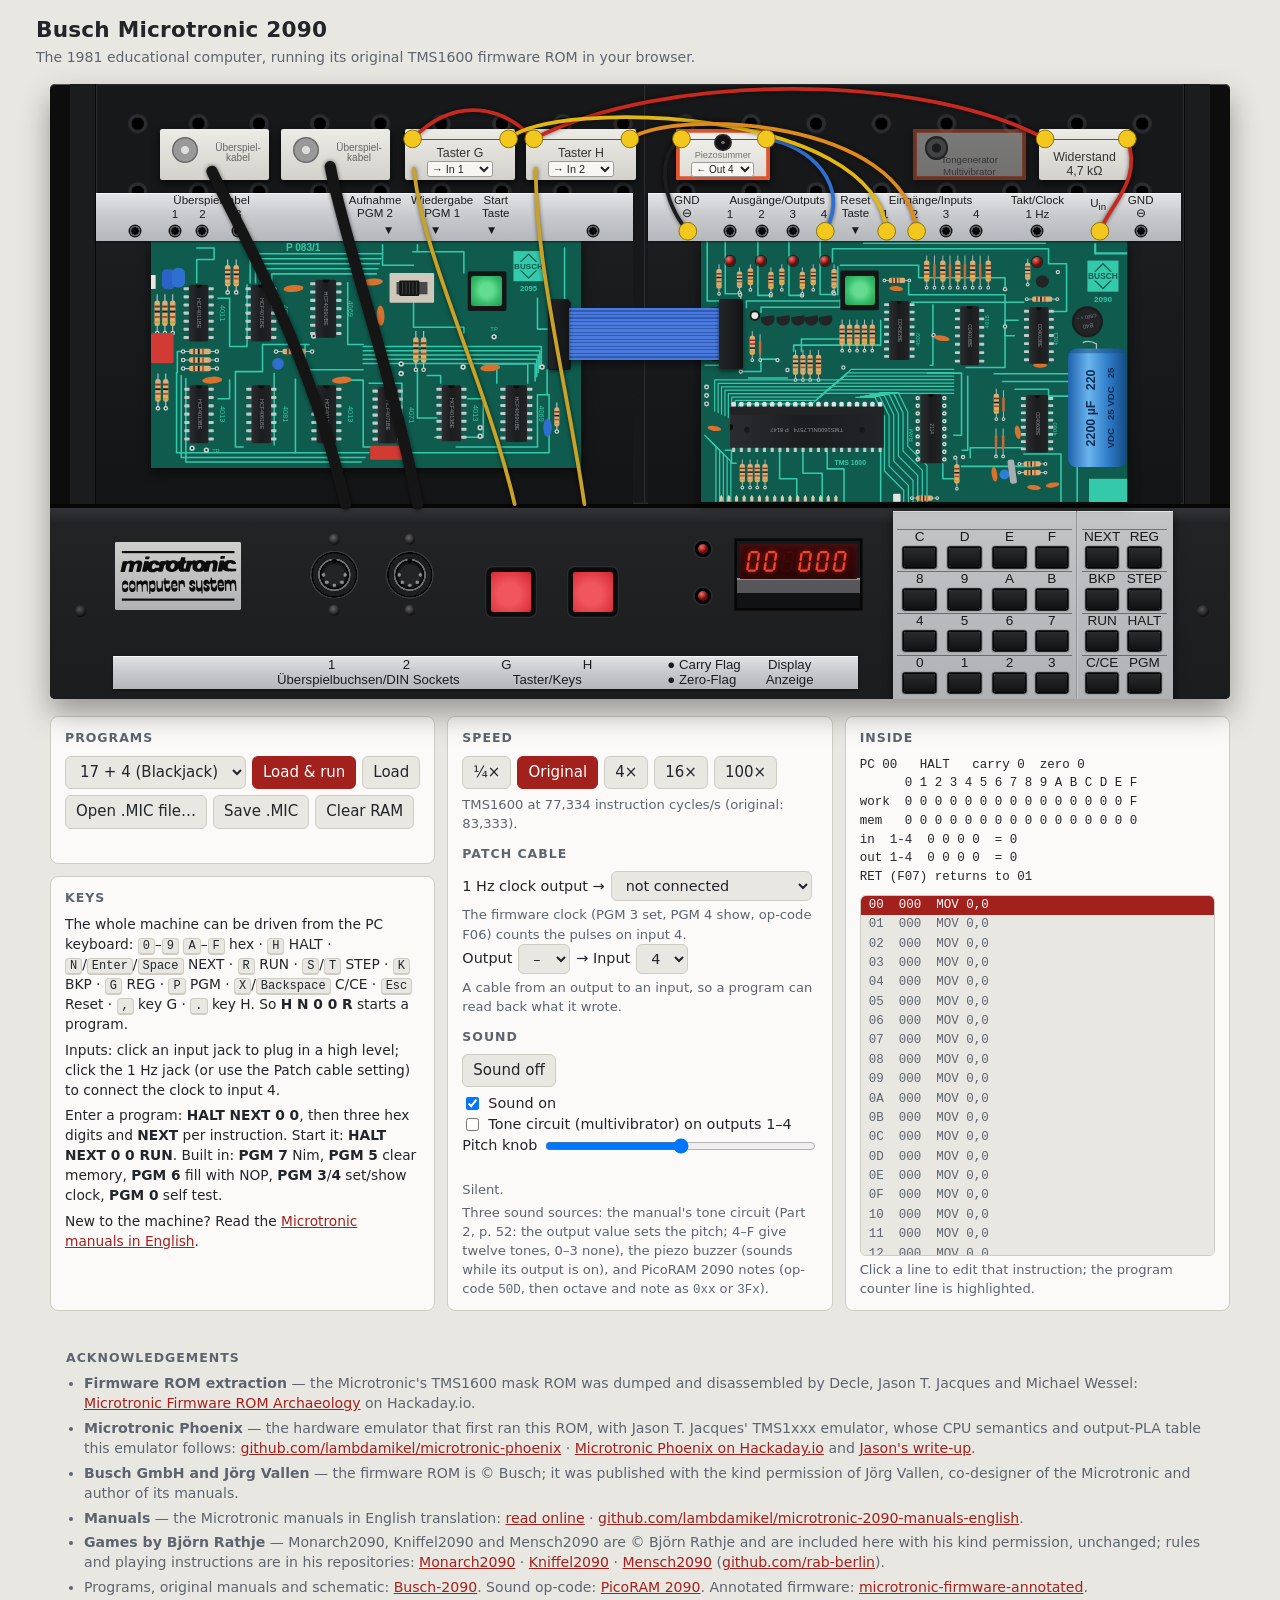
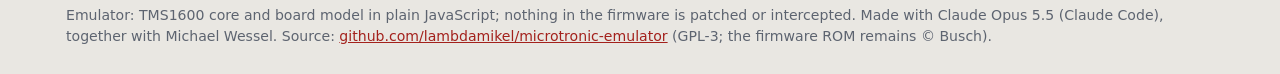
==== index.html @ 940a70b5 "Tone-circuit block with red rim (active component); one peg per jack when cables share it Co-Authore" ====
<!doctype html>
<html lang="en">
<head>
<meta charset="utf-8">
<meta name="viewport" content="width=device-width, initial-scale=1">
<title>Busch Microtronic 2090 Emulator</title>
<link rel="stylesheet" href="css/microtronic.css?v=202610070732">
</head>
<body>
<header>
  <h1>Busch Microtronic 2090</h1>
  <p>The 1981 educational computer, running its original TMS1600 firmware ROM in your browser.</p>
</header>

<main>
<section id="machine" aria-label="Microtronic console">
  <div id="tray">
    <div class="module" style="left:5.5cqw" aria-hidden="true"><span>Überspiel-<br>kabel</span></div>
    <div class="module" style="left:15.76cqw" aria-hidden="true"><span>Überspiel-<br>kabel</span></div>
    <div class="taster" style="left:26.3cqw"><i></i><span>Taster G</span>
      <select data-wire="G" aria-label="Key G is wired to" title="Which input key G is wired to"><option value="">not wired</option><option value="0" selected>→ In 1</option><option value="1">→ In 2</option><option value="2">→ In 3</option><option value="3">→ In 4</option></select></div>
    <div class="taster" style="left:36.56cqw"><i></i><span>Taster H</span>
      <select data-wire="H" aria-label="Key H is wired to" title="Which input key H is wired to"><option value="">not wired</option><option value="0">→ In 1</option><option value="1" selected>→ In 2</option><option value="2">→ In 3</option><option value="3">→ In 4</option></select></div>
    <div class="taster" style="left:80cqw;width:7.7cqw" aria-hidden="true"><i></i><span>Widerstand</span><span>4,7 kΩ</span></div>
    <div class="taster piezo" style="left:49.2cqw;width:8cqw"><i></i><b></b><span>Piezosummer</span>
      <select id="piezowire" aria-label="Piezo buzzer is wired to" title="Which output the piezo buzzer is wired to"><option value="">not wired</option><option value="0">← Out 1</option><option value="1">← Out 2</option><option value="2">← Out 3</option><option value="3" selected>← Out 4</option></select></div>
    <div class="taster vibblock" id="vibblock" style="left:69.3cqw;width:9.6cqw" title="Tone circuit (astable multivibrator) from manual Part 2, wired to outputs 1-4"><b></b><span>Tongenerator</span><span>Multivibrator</span></div>
    <svg id="wires" viewBox="0 0 92.2 35.6" preserveAspectRatio="none" aria-hidden="true">
      <path class="thick" stroke="#151515" d="M9.9 7.4 C 12 12, 18 22, 21.2 35.6"/><path class="thick" stroke="#151515" d="M19.9 7 C 21 13, 25 24, 27.3 35.6"/>
      <path stroke="#c9a227" d="M27 7.2 C 27.5 14, 33 25, 35.5 35.6"/><path stroke="#c9a227" d="M37.3 7.2 C 37.2 15, 40 26, 41.4 35.6"/>
      <path stroke="#c8281e" d="M85.01 12.48 C 86 10, 88.6 8.2, 87.33 4.65"/>
      <path stroke="#c8281e" d="M80.37 4.65 C 70 -1, 48 -1, 37.12 4.65"/>
      <path stroke="#c8281e" d="M37.12 4.65 C 34 1.4, 30 1.4, 26.86 4.65"/>
      <path id="wireN" stroke="#1d1d1f"/><path id="wireP" stroke="#2f6fd0"/><path id="wireO" stroke="#8e5bd0"/><circle id="plugN" r="0"/><circle id="plugP" r="0"/><circle id="plugO1" r="0"/><circle id="plugO2" r="0"/><path id="wireC" stroke="#3aa655"/><circle id="plugC" r="0"/><path id="wireG" stroke="#e2b714"/><path id="wireH" stroke="#e08a1e"/>
      <g id="vibwires"><path stroke="#7a4a2a" d="M70.6 8.1 C 66 9.6, 55.5 9, 53.8 12.48"/><path stroke="#b5651d" d="M72.6 8.1 C 68 10.4, 58 9.6, 56.48 12.48"/><path stroke="#d08a3a" d="M74.6 8.1 C 70 11.2, 60.5 10.2, 59.12 12.48"/><path stroke="#e8b45a" d="M76.6 8.1 C 72 12, 63 10.8, 61.78 12.48"/><circle cx="53.8" cy="12.48" r=".75"/><circle cx="56.48" cy="12.48" r=".75"/><circle cx="59.12" cy="12.48" r=".75"/><circle cx="61.78" cy="12.48" r=".75"/></g><circle cx="85.01" cy="12.48" r=".75"/><circle cx="80.37" cy="4.65" r=".75"/><circle cx="87.33" cy="4.65" r=".75"/><circle cx="26.86" cy="4.65" r=".75"/><circle cx="37.12" cy="4.65" r=".75"/><circle id="pegG" cx="34.99" cy="4.65" r="0"/><circle id="pegH" cx="45.25" cy="4.65" r="0"/><circle id="pegP1" cx="49.61" cy="4.65" r="0"/><circle id="pegP2" cx="56.79" cy="4.65" r="0"/><circle id="plugG" r=".75"/><circle id="plugH" r=".75"/>
    </svg>
    <div id="bayL" aria-hidden="true"></div>
    <div class="strip left" aria-hidden="true">
      <span style="left:21.5%;top:3%">Überspielkabel</span>
      <span style="left:14.7%;top:31%">1</span><span style="left:19.8%;top:31%">2</span><span style="left:26.5%;top:31%">3</span>
      <i class="jack" style="left:7.3%"></i><i class="jack" style="left:14.7%"></i><i class="jack" style="left:19.8%"></i><i class="jack" style="left:26.5%"></i>
      <span style="left:52%;top:3%">Aufnahme<br>PGM 2</span><span style="left:54.5%;top:66%;font-size:1cqw">▼</span>
      <span style="left:64.5%;top:3%">Wiedergabe<br>PGM 1</span><span style="left:63.3%;top:66%;font-size:1cqw">▼</span>
      <span style="left:74.5%;top:3%">Start<br>Taste</span><span style="left:73.7%;top:66%;font-size:1cqw">▼</span>
      <i class="jack" style="left:92.7%"></i>
    </div>
    <div id="pcb95" title="2095 cassette interface (shown for completeness; not emulated)" aria-hidden="true"><!--PCB2095--><svg class="pcbsvg" viewBox="12 12 1111 588" preserveAspectRatio="none" aria-hidden="true"><defs><linearGradient id="chip" x1="0" x2="1"><stop offset="0" stop-color="#2b2c2f"/><stop offset=".5" stop-color="#1b1c1e"/><stop offset="1" stop-color="#232427"/></linearGradient><linearGradient id="elko" x1="0" x2="1"><stop offset="0" stop-color="#1f62ad"/><stop offset=".35" stop-color="#6ab4ee"/><stop offset=".7" stop-color="#2d7ac6"/><stop offset="1" stop-color="#174a86"/></linearGradient></defs><rect x="12" y="12" width="1111" height="588" fill="#0f5b4e"/><path d="M268 120 V45 H610" fill="none" stroke="#35c9ab" stroke-width="4" stroke-linejoin="round" stroke-linecap="round"/><path d="M282 120 V58 H606" fill="none" stroke="#35c9ab" stroke-width="4" stroke-linejoin="round" stroke-linecap="round"/><path d="M296 120 V71 H602" fill="none" stroke="#35c9ab" stroke-width="4" stroke-linejoin="round" stroke-linecap="round"/><path d="M310 120 V84 H598" fill="none" stroke="#35c9ab" stroke-width="4" stroke-linejoin="round" stroke-linecap="round"/><path d="M324 120 V97 H594" fill="none" stroke="#35c9ab" stroke-width="4" stroke-linejoin="round" stroke-linecap="round"/><path d="M130 30 H175 V60 H130 V120" fill="none" stroke="#35c9ab" stroke-width="4" stroke-linejoin="round" stroke-linecap="round"/><path d="M610 22 V75 H690" fill="none" stroke="#35c9ab" stroke-width="4" stroke-linejoin="round" stroke-linecap="round"/><path d="M688 40 H820 V95" fill="none" stroke="#35c9ab" stroke-width="4" stroke-linejoin="round" stroke-linecap="round"/><path d="M700 22 V40" fill="none" stroke="#35c9ab" stroke-width="4" stroke-linejoin="round" stroke-linecap="round"/><path d="M78 352 V560 H575" fill="none" stroke="#35c9ab" stroke-width="4" stroke-linejoin="round" stroke-linecap="round"/><path d="M90 360 V572 H565" fill="none" stroke="#35c9ab" stroke-width="4" stroke-linejoin="round" stroke-linecap="round"/><path d="M102 368 V584 H555" fill="none" stroke="#35c9ab" stroke-width="4" stroke-linejoin="round" stroke-linecap="round"/><path d="M560 285 H1020 V330" fill="none" stroke="#35c9ab" stroke-width="4" stroke-linejoin="round" stroke-linecap="round"/><path d="M560 296 H1016 V341" fill="none" stroke="#35c9ab" stroke-width="4" stroke-linejoin="round" stroke-linecap="round"/><path d="M560 307 H1012 V352" fill="none" stroke="#35c9ab" stroke-width="4" stroke-linejoin="round" stroke-linecap="round"/><path d="M560 318 H1008 V363" fill="none" stroke="#35c9ab" stroke-width="4" stroke-linejoin="round" stroke-linecap="round"/><path d="M560 329 H1004 V374" fill="none" stroke="#35c9ab" stroke-width="4" stroke-linejoin="round" stroke-linecap="round"/><path d="M185 160 H215 V285 H260 V125" fill="none" stroke="#35c9ab" stroke-width="4" stroke-linejoin="round" stroke-linecap="round"/><path d="M230 350 H300 V280 H420" fill="none" stroke="#35c9ab" stroke-width="4" stroke-linejoin="round" stroke-linecap="round"/><path d="M230 350 V545 H250" fill="none" stroke="#35c9ab" stroke-width="4" stroke-linejoin="round" stroke-linecap="round"/><path d="M330 355 V540" fill="none" stroke="#35c9ab" stroke-width="4" stroke-linejoin="round" stroke-linecap="round"/><path d="M385 370 V560" fill="none" stroke="#35c9ab" stroke-width="4" stroke-linejoin="round" stroke-linecap="round"/><path d="M410 280 V345 H560" fill="none" stroke="#35c9ab" stroke-width="4" stroke-linejoin="round" stroke-linecap="round"/><path d="M520 120 V280 H560" fill="none" stroke="#35c9ab" stroke-width="4" stroke-linejoin="round" stroke-linecap="round"/><path d="M505 372 H560 V545 H585" fill="none" stroke="#35c9ab" stroke-width="4" stroke-linejoin="round" stroke-linecap="round"/><path d="M575 380 H660 V520 H600" fill="none" stroke="#35c9ab" stroke-width="4" stroke-linejoin="round" stroke-linecap="round"/><path d="M700 345 V470 H750" fill="none" stroke="#35c9ab" stroke-width="4" stroke-linejoin="round" stroke-linecap="round"/><path d="M725 360 H760 V380" fill="none" stroke="#35c9ab" stroke-width="4" stroke-linejoin="round" stroke-linecap="round"/><path d="M745 520 H870 V420 H830" fill="none" stroke="#35c9ab" stroke-width="4" stroke-linejoin="round" stroke-linecap="round"/><path d="M800 545 H1010 V410 H1040 V560 H660" fill="none" stroke="#35c9ab" stroke-width="4" stroke-linejoin="round" stroke-linecap="round"/><path d="M870 330 H985 V380" fill="none" stroke="#35c9ab" stroke-width="4" stroke-linejoin="round" stroke-linecap="round"/><path d="M905 345 V380" fill="none" stroke="#35c9ab" stroke-width="4" stroke-linejoin="round" stroke-linecap="round"/><path d="M1035 345 V410" fill="none" stroke="#35c9ab" stroke-width="4" stroke-linejoin="round" stroke-linecap="round"/><path d="M690 110 V235 H820 V250" fill="none" stroke="#35c9ab" stroke-width="4" stroke-linejoin="round" stroke-linecap="round"/><path d="M1010 160 V240 H1035" fill="none" stroke="#35c9ab" stroke-width="4" stroke-linejoin="round" stroke-linecap="round"/><path d="M1080 30 V165" fill="none" stroke="#35c9ab" stroke-width="4" stroke-linejoin="round" stroke-linecap="round"/><path d="M185 420 H215 V372" fill="none" stroke="#35c9ab" stroke-width="4" stroke-linejoin="round" stroke-linecap="round"/><path d="M95 298 H80 V352" fill="none" stroke="#35c9ab" stroke-width="4" stroke-linejoin="round" stroke-linecap="round"/><circle cx="898" cy="260" r="7" fill="#c9d6d2"/><circle cx="898" cy="260" r="2.9" fill="#16302b"/><circle cx="155" cy="553" r="7" fill="#c9d6d2"/><circle cx="155" cy="553" r="2.9" fill="#16302b"/><circle cx="658" cy="330" r="7" fill="#c9d6d2"/><circle cx="658" cy="330" r="2.9" fill="#16302b"/><circle cx="658" cy="355" r="7" fill="#c9d6d2"/><circle cx="658" cy="355" r="2.9" fill="#16302b"/><circle cx="818" cy="338" r="7" fill="#c9d6d2"/><circle cx="818" cy="338" r="2.9" fill="#16302b"/><circle cx="1022" cy="338" r="7" fill="#c9d6d2"/><circle cx="1022" cy="338" r="2.9" fill="#16302b"/><circle cx="862" cy="495" r="7" fill="#c9d6d2"/><circle cx="862" cy="495" r="2.9" fill="#16302b"/><circle cx="862" cy="517" r="7" fill="#c9d6d2"/><circle cx="862" cy="517" r="2.9" fill="#16302b"/><circle cx="432" cy="258" r="7" fill="#c9d6d2"/><circle cx="432" cy="258" r="2.9" fill="#16302b"/><circle cx="118" cy="548" r="7" fill="#c9d6d2"/><circle cx="118" cy="548" r="2.9" fill="#16302b"/><text x="405" y="38" text-anchor="middle" font-size="26" font-weight="700" fill="#35c9ab" font-family="Arial,Helvetica,sans-serif">P 083/1</text><text x="898" y="246" text-anchor="middle" font-size="15" fill="#35c9ab" font-family="Arial,Helvetica,sans-serif">TP</text><text x="170" y="560" font-size="15" fill="#35c9ab" font-family="Arial,Helvetica,sans-serif">TP</text><line x1="28" y1="150" x2="28" y2="250" stroke="#b9c0c2" stroke-width="3"/><circle cx="28" cy="250" r="6" fill="#c9d6d2"/><circle cx="28" cy="250" r="2.5" fill="#16302b"/><rect x="21.0" y="166" width="14" height="66" rx="6" fill="#d7ae7c"/><rect x="21.0" y="179" width="14" height="5.3" fill="#7a3b12"/><rect x="21.0" y="192" width="14" height="5.3" fill="#1c1c1c"/><rect x="21.0" y="206" width="14" height="5.3" fill="#b3541e"/><rect x="21.0" y="220" width="14" height="4.6" fill="#c9a227"/><line x1="48" y1="150" x2="48" y2="250" stroke="#b9c0c2" stroke-width="3"/><circle cx="48" cy="250" r="6" fill="#c9d6d2"/><circle cx="48" cy="250" r="2.5" fill="#16302b"/><rect x="41.0" y="166" width="14" height="66" rx="6" fill="#d7ae7c"/><rect x="41.0" y="179" width="14" height="5.3" fill="#7a3b12"/><rect x="41.0" y="192" width="14" height="5.3" fill="#1c1c1c"/><rect x="41.0" y="206" width="14" height="5.3" fill="#b3541e"/><rect x="41.0" y="220" width="14" height="4.6" fill="#c9a227"/><line x1="68" y1="150" x2="68" y2="250" stroke="#b9c0c2" stroke-width="3"/><circle cx="68" cy="250" r="6" fill="#c9d6d2"/><circle cx="68" cy="250" r="2.5" fill="#16302b"/><rect x="61.0" y="166" width="14" height="66" rx="6" fill="#d7ae7c"/><rect x="61.0" y="179" width="14" height="5.3" fill="#7a3b12"/><rect x="61.0" y="192" width="14" height="5.3" fill="#1c1c1c"/><rect x="61.0" y="206" width="14" height="5.3" fill="#b3541e"/><rect x="61.0" y="220" width="14" height="4.6" fill="#c9a227"/><line x1="210" y1="60" x2="210" y2="145" stroke="#b9c0c2" stroke-width="3"/><circle cx="210" cy="145" r="6" fill="#c9d6d2"/><circle cx="210" cy="145" r="2.5" fill="#16302b"/><rect x="203.0" y="74" width="14" height="56" rx="6" fill="#d7ae7c"/><rect x="203.0" y="85" width="14" height="4.5" fill="#7a3b12"/><rect x="203.0" y="96" width="14" height="4.5" fill="#1c1c1c"/><rect x="203.0" y="107" width="14" height="4.5" fill="#b3541e"/><rect x="203.0" y="120" width="14" height="3.9" fill="#c9a227"/><line x1="232" y1="60" x2="232" y2="145" stroke="#b9c0c2" stroke-width="3"/><circle cx="232" cy="145" r="6" fill="#c9d6d2"/><circle cx="232" cy="145" r="2.5" fill="#16302b"/><rect x="225.0" y="74" width="14" height="56" rx="6" fill="#d7ae7c"/><rect x="225.0" y="85" width="14" height="4.5" fill="#7a3b12"/><rect x="225.0" y="96" width="14" height="4.5" fill="#1c1c1c"/><rect x="225.0" y="107" width="14" height="4.5" fill="#b3541e"/><rect x="225.0" y="120" width="14" height="3.9" fill="#c9a227"/><line x1="30" y1="355" x2="30" y2="445" stroke="#b9c0c2" stroke-width="3"/><circle cx="30" cy="445" r="6" fill="#c9d6d2"/><circle cx="30" cy="445" r="2.5" fill="#16302b"/><rect x="23.0" y="369" width="14" height="59" rx="6" fill="#d7ae7c"/><rect x="23.0" y="381" width="14" height="4.8" fill="#7a3b12"/><rect x="23.0" y="393" width="14" height="4.8" fill="#1c1c1c"/><rect x="23.0" y="405" width="14" height="4.8" fill="#b3541e"/><rect x="23.0" y="418" width="14" height="4.2" fill="#c9a227"/><line x1="50" y1="355" x2="50" y2="445" stroke="#b9c0c2" stroke-width="3"/><circle cx="50" cy="445" r="6" fill="#c9d6d2"/><circle cx="50" cy="445" r="2.5" fill="#16302b"/><rect x="43.0" y="369" width="14" height="59" rx="6" fill="#d7ae7c"/><rect x="43.0" y="381" width="14" height="4.8" fill="#7a3b12"/><rect x="43.0" y="393" width="14" height="4.8" fill="#1c1c1c"/><rect x="43.0" y="405" width="14" height="4.8" fill="#b3541e"/><rect x="43.0" y="418" width="14" height="4.2" fill="#c9a227"/><line x1="696" y1="245" x2="696" y2="345" stroke="#b9c0c2" stroke-width="3"/><circle cx="696" cy="345" r="6" fill="#c9d6d2"/><circle cx="696" cy="345" r="2.5" fill="#16302b"/><rect x="689.0" y="261" width="14" height="66" rx="6" fill="#d7ae7c"/><rect x="689.0" y="274" width="14" height="5.3" fill="#7a3b12"/><rect x="689.0" y="287" width="14" height="5.3" fill="#1c1c1c"/><rect x="689.0" y="301" width="14" height="5.3" fill="#b3541e"/><rect x="689.0" y="315" width="14" height="4.6" fill="#c9a227"/><line x1="716" y1="245" x2="716" y2="345" stroke="#b9c0c2" stroke-width="3"/><circle cx="716" cy="345" r="6" fill="#c9d6d2"/><circle cx="716" cy="345" r="2.5" fill="#16302b"/><rect x="709.0" y="261" width="14" height="66" rx="6" fill="#d7ae7c"/><rect x="709.0" y="274" width="14" height="5.3" fill="#7a3b12"/><rect x="709.0" y="287" width="14" height="5.3" fill="#1c1c1c"/><rect x="709.0" y="301" width="14" height="5.3" fill="#b3541e"/><rect x="709.0" y="315" width="14" height="4.6" fill="#c9a227"/><line x1="1060" y1="430" x2="1060" y2="505" stroke="#b9c0c2" stroke-width="3"/><circle cx="1060" cy="505" r="6" fill="#c9d6d2"/><circle cx="1060" cy="505" r="2.5" fill="#16302b"/><rect x="1053.5" y="442" width="13" height="50" rx="6" fill="#d7ae7c"/><rect x="1053.5" y="452" width="13" height="4.0" fill="#7a3b12"/><rect x="1053.5" y="462" width="13" height="4.0" fill="#1c1c1c"/><rect x="1053.5" y="472" width="13" height="4.0" fill="#b3541e"/><rect x="1053.5" y="483" width="13" height="3.5" fill="#c9a227"/><line x1="95" y1="298" x2="182" y2="298" stroke="#b9c0c2" stroke-width="3"/><circle cx="95" cy="298" r="6" fill="#c9d6d2"/><circle cx="95" cy="298" r="2.5" fill="#16302b"/><circle cx="182" cy="298" r="6" fill="#c9d6d2"/><circle cx="182" cy="298" r="2.5" fill="#16302b"/><rect x="110" y="291.0" width="57" height="14" rx="6" fill="#d7ae7c"/><rect x="121" y="291.0" width="4.6" height="14" fill="#7a3b12"/><rect x="133" y="291.0" width="4.6" height="14" fill="#1c1c1c"/><rect x="144" y="291.0" width="4.6" height="14" fill="#b3541e"/><line x1="95" y1="320" x2="182" y2="320" stroke="#b9c0c2" stroke-width="3"/><circle cx="95" cy="320" r="6" fill="#c9d6d2"/><circle cx="95" cy="320" r="2.5" fill="#16302b"/><circle cx="182" cy="320" r="6" fill="#c9d6d2"/><circle cx="182" cy="320" r="2.5" fill="#16302b"/><rect x="110" y="313.0" width="57" height="14" rx="6" fill="#d7ae7c"/><rect x="121" y="313.0" width="4.6" height="14" fill="#7a3b12"/><rect x="133" y="313.0" width="4.6" height="14" fill="#1c1c1c"/><rect x="144" y="313.0" width="4.6" height="14" fill="#b3541e"/><line x1="95" y1="342" x2="182" y2="342" stroke="#b9c0c2" stroke-width="3"/><circle cx="95" cy="342" r="6" fill="#c9d6d2"/><circle cx="95" cy="342" r="2.5" fill="#16302b"/><circle cx="182" cy="342" r="6" fill="#c9d6d2"/><circle cx="182" cy="342" r="2.5" fill="#16302b"/><rect x="110" y="335.0" width="57" height="14" rx="6" fill="#d7ae7c"/><rect x="121" y="335.0" width="4.6" height="14" fill="#7a3b12"/><rect x="133" y="335.0" width="4.6" height="14" fill="#1c1c1c"/><rect x="144" y="335.0" width="4.6" height="14" fill="#b3541e"/><line x1="335" y1="298" x2="428" y2="298" stroke="#b9c0c2" stroke-width="3"/><circle cx="335" cy="298" r="6" fill="#c9d6d2"/><circle cx="335" cy="298" r="2.5" fill="#16302b"/><circle cx="428" cy="298" r="6" fill="#c9d6d2"/><circle cx="428" cy="298" r="2.5" fill="#16302b"/><rect x="351" y="291.0" width="61" height="14" rx="6" fill="#d7ae7c"/><rect x="363" y="291.0" width="4.9" height="14" fill="#7a3b12"/><rect x="375" y="291.0" width="4.9" height="14" fill="#1c1c1c"/><rect x="388" y="291.0" width="4.9" height="14" fill="#b3541e"/><ellipse cx="380" cy="135" rx="26" ry="9" fill="#d9722f" transform="rotate(-4 380 135)"/><ellipse cx="170" cy="372" rx="26" ry="9" fill="#d9722f" transform="rotate(-4 170 372)"/><ellipse cx="505" cy="372" rx="26" ry="9" fill="#d9722f" transform="rotate(-4 505 372)"/><ellipse cx="585" cy="118" rx="26" ry="9" fill="#d9722f" transform="rotate(-4 585 118)"/><ellipse cx="888" cy="340" rx="26" ry="9" fill="#d9722f" transform="rotate(-4 888 340)"/><ellipse cx="605" cy="205" rx="26" ry="10" fill="#d9722f" transform="rotate(88 605 205)"/><ellipse cx="578" cy="185" rx="16" ry="7" fill="#d9722f" transform="rotate(85 578 185)"/><rect x="12" y="250" width="58" height="78" rx="4" fill="#d23a34"/><rect x="578" y="542" width="88" height="36" rx="4" fill="#d23a34"/><rect x="40" y="85" width="34" height="52" rx="12" fill="#2a63c4"/><rect x="66" y="82" width="34" height="50" rx="14" fill="#2f6fd0"/><rect x="12" y="100" width="12" height="36" fill="#e6e6e2"/><circle cx="340" cy="330" r="15" fill="#2f6fd0"/><ellipse cx="1036" cy="495" rx="11" ry="24" fill="#2f6fd0"/><rect x="96" y="131.5" width="14" height="8" rx="2" fill="#c3c8ca"/><rect x="160" y="131.5" width="14" height="8" rx="2" fill="#c3c8ca"/><rect x="96" y="152.5" width="14" height="8" rx="2" fill="#c3c8ca"/><rect x="160" y="152.5" width="14" height="8" rx="2" fill="#c3c8ca"/><rect x="96" y="173.5" width="14" height="8" rx="2" fill="#c3c8ca"/><rect x="160" y="173.5" width="14" height="8" rx="2" fill="#c3c8ca"/><rect x="96" y="194.5" width="14" height="8" rx="2" fill="#c3c8ca"/><rect x="160" y="194.5" width="14" height="8" rx="2" fill="#c3c8ca"/><rect x="96" y="215.5" width="14" height="8" rx="2" fill="#c3c8ca"/><rect x="160" y="215.5" width="14" height="8" rx="2" fill="#c3c8ca"/><rect x="96" y="236.5" width="14" height="8" rx="2" fill="#c3c8ca"/><rect x="160" y="236.5" width="14" height="8" rx="2" fill="#c3c8ca"/><rect x="96" y="257.5" width="14" height="8" rx="2" fill="#c3c8ca"/><rect x="160" y="257.5" width="14" height="8" rx="2" fill="#c3c8ca"/><rect x="110" y="125" width="50" height="147" rx="4" fill="url(#chip)"/><path d="M127.0 125 a8 8 0 0 0 16 0" fill="#0b0b0c"/><text x="135.0" y="198.5" transform="rotate(90 135.0 198.5)" text-anchor="middle" dominant-baseline="middle" font-size="14" fill="#8d9196" font-family="Arial,Helvetica,sans-serif">HCF4011BE</text><text x="190" y="198.5" transform="rotate(90 190 198.5)" text-anchor="middle" font-size="19" fill="#35c9ab" font-family="Arial,Helvetica,sans-serif">4011</text><rect x="256" y="131.5" width="14" height="8" rx="2" fill="#c3c8ca"/><rect x="322" y="131.5" width="14" height="8" rx="2" fill="#c3c8ca"/><rect x="256" y="152.5" width="14" height="8" rx="2" fill="#c3c8ca"/><rect x="322" y="152.5" width="14" height="8" rx="2" fill="#c3c8ca"/><rect x="256" y="173.5" width="14" height="8" rx="2" fill="#c3c8ca"/><rect x="322" y="173.5" width="14" height="8" rx="2" fill="#c3c8ca"/><rect x="256" y="194.5" width="14" height="8" rx="2" fill="#c3c8ca"/><rect x="322" y="194.5" width="14" height="8" rx="2" fill="#c3c8ca"/><rect x="256" y="215.5" width="14" height="8" rx="2" fill="#c3c8ca"/><rect x="322" y="215.5" width="14" height="8" rx="2" fill="#c3c8ca"/><rect x="256" y="236.5" width="14" height="8" rx="2" fill="#c3c8ca"/><rect x="322" y="236.5" width="14" height="8" rx="2" fill="#c3c8ca"/><rect x="256" y="257.5" width="14" height="8" rx="2" fill="#c3c8ca"/><rect x="322" y="257.5" width="14" height="8" rx="2" fill="#c3c8ca"/><rect x="270" y="125" width="52" height="147" rx="4" fill="url(#chip)"/><path d="M288.0 125 a8 8 0 0 0 16 0" fill="#0b0b0c"/><text x="296.0" y="198.5" transform="rotate(90 296.0 198.5)" text-anchor="middle" dominant-baseline="middle" font-size="14" fill="#8d9196" font-family="Arial,Helvetica,sans-serif">HCF4071BE</text><text x="352" y="198.5" transform="rotate(90 352 198.5)" text-anchor="middle" font-size="19" fill="#35c9ab" font-family="Arial,Helvetica,sans-serif">4071</text><rect x="423" y="118.7" width="14" height="8" rx="2" fill="#c3c8ca"/><rect x="490" y="118.7" width="14" height="8" rx="2" fill="#c3c8ca"/><rect x="423" y="140.1" width="14" height="8" rx="2" fill="#c3c8ca"/><rect x="490" y="140.1" width="14" height="8" rx="2" fill="#c3c8ca"/><rect x="423" y="161.6" width="14" height="8" rx="2" fill="#c3c8ca"/><rect x="490" y="161.6" width="14" height="8" rx="2" fill="#c3c8ca"/><rect x="423" y="183.0" width="14" height="8" rx="2" fill="#c3c8ca"/><rect x="490" y="183.0" width="14" height="8" rx="2" fill="#c3c8ca"/><rect x="423" y="204.4" width="14" height="8" rx="2" fill="#c3c8ca"/><rect x="490" y="204.4" width="14" height="8" rx="2" fill="#c3c8ca"/><rect x="423" y="225.9" width="14" height="8" rx="2" fill="#c3c8ca"/><rect x="490" y="225.9" width="14" height="8" rx="2" fill="#c3c8ca"/><rect x="423" y="247.3" width="14" height="8" rx="2" fill="#c3c8ca"/><rect x="490" y="247.3" width="14" height="8" rx="2" fill="#c3c8ca"/><rect x="437" y="112" width="53" height="150" rx="4" fill="url(#chip)"/><path d="M455.5 112 a8 8 0 0 0 16 0" fill="#0b0b0c"/><text x="463.5" y="187.0" transform="rotate(90 463.5 187.0)" text-anchor="middle" dominant-baseline="middle" font-size="14" fill="#8d9196" font-family="Arial,Helvetica,sans-serif">HCF4069UBE</text><text x="520" y="187.0" transform="rotate(90 520 187.0)" text-anchor="middle" font-size="19" fill="#35c9ab" font-family="Arial,Helvetica,sans-serif">4069</text><rect x="98" y="391.7" width="14" height="8" rx="2" fill="#c3c8ca"/><rect x="160" y="391.7" width="14" height="8" rx="2" fill="#c3c8ca"/><rect x="98" y="413.1" width="14" height="8" rx="2" fill="#c3c8ca"/><rect x="160" y="413.1" width="14" height="8" rx="2" fill="#c3c8ca"/><rect x="98" y="434.6" width="14" height="8" rx="2" fill="#c3c8ca"/><rect x="160" y="434.6" width="14" height="8" rx="2" fill="#c3c8ca"/><rect x="98" y="456.0" width="14" height="8" rx="2" fill="#c3c8ca"/><rect x="160" y="456.0" width="14" height="8" rx="2" fill="#c3c8ca"/><rect x="98" y="477.4" width="14" height="8" rx="2" fill="#c3c8ca"/><rect x="160" y="477.4" width="14" height="8" rx="2" fill="#c3c8ca"/><rect x="98" y="498.9" width="14" height="8" rx="2" fill="#c3c8ca"/><rect x="160" y="498.9" width="14" height="8" rx="2" fill="#c3c8ca"/><rect x="98" y="520.3" width="14" height="8" rx="2" fill="#c3c8ca"/><rect x="160" y="520.3" width="14" height="8" rx="2" fill="#c3c8ca"/><rect x="112" y="385" width="48" height="150" rx="4" fill="url(#chip)"/><path d="M128.0 385 a8 8 0 0 0 16 0" fill="#0b0b0c"/><text x="136.0" y="460.0" transform="rotate(90 136.0 460.0)" text-anchor="middle" dominant-baseline="middle" font-size="14" fill="#8d9196" font-family="Arial,Helvetica,sans-serif">HCF4013BE</text><text x="190" y="460.0" transform="rotate(90 190 460.0)" text-anchor="middle" font-size="19" fill="#35c9ab" font-family="Arial,Helvetica,sans-serif">4013</text><rect x="258" y="391.7" width="14" height="8" rx="2" fill="#c3c8ca"/><rect x="322" y="391.7" width="14" height="8" rx="2" fill="#c3c8ca"/><rect x="258" y="413.1" width="14" height="8" rx="2" fill="#c3c8ca"/><rect x="322" y="413.1" width="14" height="8" rx="2" fill="#c3c8ca"/><rect x="258" y="434.6" width="14" height="8" rx="2" fill="#c3c8ca"/><rect x="322" y="434.6" width="14" height="8" rx="2" fill="#c3c8ca"/><rect x="258" y="456.0" width="14" height="8" rx="2" fill="#c3c8ca"/><rect x="322" y="456.0" width="14" height="8" rx="2" fill="#c3c8ca"/><rect x="258" y="477.4" width="14" height="8" rx="2" fill="#c3c8ca"/><rect x="322" y="477.4" width="14" height="8" rx="2" fill="#c3c8ca"/><rect x="258" y="498.9" width="14" height="8" rx="2" fill="#c3c8ca"/><rect x="322" y="498.9" width="14" height="8" rx="2" fill="#c3c8ca"/><rect x="258" y="520.3" width="14" height="8" rx="2" fill="#c3c8ca"/><rect x="322" y="520.3" width="14" height="8" rx="2" fill="#c3c8ca"/><rect x="272" y="385" width="50" height="150" rx="4" fill="url(#chip)"/><path d="M289.0 385 a8 8 0 0 0 16 0" fill="#0b0b0c"/><text x="297.0" y="460.0" transform="rotate(90 297.0 460.0)" text-anchor="middle" dominant-baseline="middle" font-size="14" fill="#8d9196" font-family="Arial,Helvetica,sans-serif">HCF4081BE</text><text x="352" y="460.0" transform="rotate(90 352 460.0)" text-anchor="middle" font-size="19" fill="#35c9ab" font-family="Arial,Helvetica,sans-serif">4081</text><rect x="426" y="391.7" width="14" height="8" rx="2" fill="#c3c8ca"/><rect x="490" y="391.7" width="14" height="8" rx="2" fill="#c3c8ca"/><rect x="426" y="413.1" width="14" height="8" rx="2" fill="#c3c8ca"/><rect x="490" y="413.1" width="14" height="8" rx="2" fill="#c3c8ca"/><rect x="426" y="434.6" width="14" height="8" rx="2" fill="#c3c8ca"/><rect x="490" y="434.6" width="14" height="8" rx="2" fill="#c3c8ca"/><rect x="426" y="456.0" width="14" height="8" rx="2" fill="#c3c8ca"/><rect x="490" y="456.0" width="14" height="8" rx="2" fill="#c3c8ca"/><rect x="426" y="477.4" width="14" height="8" rx="2" fill="#c3c8ca"/><rect x="490" y="477.4" width="14" height="8" rx="2" fill="#c3c8ca"/><rect x="426" y="498.9" width="14" height="8" rx="2" fill="#c3c8ca"/><rect x="490" y="498.9" width="14" height="8" rx="2" fill="#c3c8ca"/><rect x="426" y="520.3" width="14" height="8" rx="2" fill="#c3c8ca"/><rect x="490" y="520.3" width="14" height="8" rx="2" fill="#c3c8ca"/><rect x="440" y="385" width="50" height="150" rx="4" fill="url(#chip)"/><path d="M457.0 385 a8 8 0 0 0 16 0" fill="#0b0b0c"/><text x="465.0" y="460.0" transform="rotate(90 465.0 460.0)" text-anchor="middle" dominant-baseline="middle" font-size="14" fill="#8d9196" font-family="Arial,Helvetica,sans-serif">HCF4013BE</text><text x="520" y="460.0" transform="rotate(90 520 460.0)" text-anchor="middle" font-size="19" fill="#35c9ab" font-family="Arial,Helvetica,sans-serif">4013</text><rect x="584" y="396.4" width="14" height="8" rx="2" fill="#c3c8ca"/><rect x="648" y="396.4" width="14" height="8" rx="2" fill="#c3c8ca"/><rect x="584" y="417.1" width="14" height="8" rx="2" fill="#c3c8ca"/><rect x="648" y="417.1" width="14" height="8" rx="2" fill="#c3c8ca"/><rect x="584" y="437.8" width="14" height="8" rx="2" fill="#c3c8ca"/><rect x="648" y="437.8" width="14" height="8" rx="2" fill="#c3c8ca"/><rect x="584" y="458.5" width="14" height="8" rx="2" fill="#c3c8ca"/><rect x="648" y="458.5" width="14" height="8" rx="2" fill="#c3c8ca"/><rect x="584" y="479.2" width="14" height="8" rx="2" fill="#c3c8ca"/><rect x="648" y="479.2" width="14" height="8" rx="2" fill="#c3c8ca"/><rect x="584" y="499.9" width="14" height="8" rx="2" fill="#c3c8ca"/><rect x="648" y="499.9" width="14" height="8" rx="2" fill="#c3c8ca"/><rect x="584" y="520.6" width="14" height="8" rx="2" fill="#c3c8ca"/><rect x="648" y="520.6" width="14" height="8" rx="2" fill="#c3c8ca"/><rect x="598" y="390" width="50" height="145" rx="4" fill="url(#chip)"/><path d="M615.0 390 a8 8 0 0 0 16 0" fill="#0b0b0c"/><text x="623.0" y="462.5" transform="rotate(90 623.0 462.5)" text-anchor="middle" dominant-baseline="middle" font-size="14" fill="#8d9196" font-family="Arial,Helvetica,sans-serif">HCF4071BE</text><text x="678" y="462.5" transform="rotate(90 678 462.5)" text-anchor="middle" font-size="19" fill="#35c9ab" font-family="Arial,Helvetica,sans-serif">4071</text><rect x="749" y="391.4" width="14" height="8" rx="2" fill="#c3c8ca"/><rect x="813" y="391.4" width="14" height="8" rx="2" fill="#c3c8ca"/><rect x="749" y="412.1" width="14" height="8" rx="2" fill="#c3c8ca"/><rect x="813" y="412.1" width="14" height="8" rx="2" fill="#c3c8ca"/><rect x="749" y="432.8" width="14" height="8" rx="2" fill="#c3c8ca"/><rect x="813" y="432.8" width="14" height="8" rx="2" fill="#c3c8ca"/><rect x="749" y="453.5" width="14" height="8" rx="2" fill="#c3c8ca"/><rect x="813" y="453.5" width="14" height="8" rx="2" fill="#c3c8ca"/><rect x="749" y="474.2" width="14" height="8" rx="2" fill="#c3c8ca"/><rect x="813" y="474.2" width="14" height="8" rx="2" fill="#c3c8ca"/><rect x="749" y="494.9" width="14" height="8" rx="2" fill="#c3c8ca"/><rect x="813" y="494.9" width="14" height="8" rx="2" fill="#c3c8ca"/><rect x="749" y="515.6" width="14" height="8" rx="2" fill="#c3c8ca"/><rect x="813" y="515.6" width="14" height="8" rx="2" fill="#c3c8ca"/><rect x="763" y="385" width="50" height="145" rx="4" fill="url(#chip)"/><path d="M780.0 385 a8 8 0 0 0 16 0" fill="#0b0b0c"/><text x="788.0" y="457.5" transform="rotate(90 788.0 457.5)" text-anchor="middle" dominant-baseline="middle" font-size="14" fill="#8d9196" font-family="Arial,Helvetica,sans-serif">HCF4013BE</text><text x="843" y="457.5" transform="rotate(90 843 457.5)" text-anchor="middle" font-size="19" fill="#35c9ab" font-family="Arial,Helvetica,sans-serif">4013</text><rect x="914" y="391.5" width="14" height="8" rx="2" fill="#c3c8ca"/><rect x="983" y="391.5" width="14" height="8" rx="2" fill="#c3c8ca"/><rect x="914" y="412.5" width="14" height="8" rx="2" fill="#c3c8ca"/><rect x="983" y="412.5" width="14" height="8" rx="2" fill="#c3c8ca"/><rect x="914" y="433.5" width="14" height="8" rx="2" fill="#c3c8ca"/><rect x="983" y="433.5" width="14" height="8" rx="2" fill="#c3c8ca"/><rect x="914" y="454.5" width="14" height="8" rx="2" fill="#c3c8ca"/><rect x="983" y="454.5" width="14" height="8" rx="2" fill="#c3c8ca"/><rect x="914" y="475.5" width="14" height="8" rx="2" fill="#c3c8ca"/><rect x="983" y="475.5" width="14" height="8" rx="2" fill="#c3c8ca"/><rect x="914" y="496.5" width="14" height="8" rx="2" fill="#c3c8ca"/><rect x="983" y="496.5" width="14" height="8" rx="2" fill="#c3c8ca"/><rect x="914" y="517.5" width="14" height="8" rx="2" fill="#c3c8ca"/><rect x="983" y="517.5" width="14" height="8" rx="2" fill="#c3c8ca"/><rect x="928" y="385" width="55" height="147" rx="4" fill="url(#chip)"/><path d="M947.5 385 a8 8 0 0 0 16 0" fill="#0b0b0c"/><text x="955.5" y="458.5" transform="rotate(90 955.5 458.5)" text-anchor="middle" dominant-baseline="middle" font-size="14" fill="#8d9196" font-family="Arial,Helvetica,sans-serif">HCF4069UBE</text><text x="1013" y="458.5" transform="rotate(90 1013 458.5)" text-anchor="middle" font-size="19" fill="#35c9ab" font-family="Arial,Helvetica,sans-serif">4069</text><rect x="628" y="95" width="115" height="77" rx="3" fill="#cfc9bb"/><rect x="646" y="118" width="80" height="32" fill="#4a4a4a"/><rect x="653" y="114" width="52" height="40" rx="3" fill="#141516"/><rect x="660" y="118" width="3" height="32" fill="#3a3b3d"/><rect x="669" y="118" width="3" height="32" fill="#3a3b3d"/><rect x="678" y="118" width="3" height="32" fill="#3a3b3d"/><rect x="687" y="118" width="3" height="32" fill="#3a3b3d"/><rect x="696" y="118" width="3" height="32" fill="#3a3b3d"/><rect x="830" y="90" width="100" height="103" rx="5" fill="#141516"/><rect x="948" y="38" width="78" height="78" fill="#35c9ab"/><path d="M955.8 77.0 L987.0 45.8 L1018.2 77.0 L987.0 108.2 Z" fill="none" stroke="#0f5b4e" stroke-width="3.1"/><rect x="952.68" y="66.08" width="68.64" height="21.840000000000003" fill="#35c9ab"/><text x="987.0" y="84.8" text-anchor="middle" font-size="21" font-weight="700" fill="#0f5b4e" font-family="Arial,Helvetica,sans-serif">BUSCH</text><text x="987.0" y="140.96" text-anchor="middle" font-size="20" font-weight="700" fill="#35c9ab" font-family="Arial,Helvetica,sans-serif">2095</text><rect x="1038" y="168" width="58" height="177" rx="4" fill="#18191b"/></svg><!--/PCB2095--><i class="start"></i></div>
    <i id="ribbon" aria-hidden="true"></i>
    <div id="bayR" aria-hidden="true"></div>
    <div class="strip right">
      <span style="left:7.2%;top:3%">GND<br>⊖</span><i class="jack" style="left:7.2%"></i>
      <span style="left:24.2%;top:3%">Ausgänge/Outputs</span>
      <span style="left:15.3%;top:31%">1</span><span style="left:21.25%;top:31%">2</span><span style="left:27.1%;top:31%">3</span><span style="left:33%;top:31%">4</span>
      <i class="jack" style="left:15.3%"></i><i class="jack" style="left:21.25%"></i><i class="jack" style="left:27.1%"></i><i class="jack" style="left:33%"></i>
      <span style="left:38.9%;top:3%">Reset<br>Taste</span><span style="left:38.9%;top:66%;font-size:1cqw">▼</span>
      <span style="left:53%;top:3%">Eingänge/Inputs</span>
      <span style="left:44.5%;top:31%">1</span><span style="left:50.1%;top:31%">2</span><span style="left:55.9%;top:31%">3</span><span style="left:61.6%;top:31%">4</span>
      <span id="dinsw">
        <button class="jack" data-bit="0" style="left:44.5%" aria-label="Input 1" title="Input 1: click to plug in a high level"></button><button class="jack" data-bit="1" style="left:50.1%" aria-label="Input 2" title="Input 2: click to plug in a high level"></button><button class="jack" data-bit="2" style="left:55.9%" aria-label="Input 3" title="Input 3: click to plug in a high level"></button><button class="jack" data-bit="3" style="left:61.6%" aria-label="Input 4" title="Input 4: click to plug in a high level"></button>
      </span>
      <span style="left:73.1%;top:3%">Takt/Clock</span><span style="left:73.1%;top:31%">1 Hz</span>
      <button class="jack" id="clkjack" style="left:73.1%" aria-label="1 Hz clock output" title="1 Hz clock output: click to plug a patch cable to input 4 (needed for the built-in clock, PGM 3 / PGM 4)"></button>
      <span style="left:84.5%;top:10%">U<sub>in</sub></span><i class="jack" style="left:84.5%"></i>
      <span style="left:92.5%;top:3%">GND<br>⊖</span><i class="jack" style="left:92.5%"></i>
    </div>
    <div id="pcb"><!--PCB2090--><svg class="pcbsvg" viewBox="22 165 1371 840" preserveAspectRatio="none" aria-hidden="true"><defs><linearGradient id="chip" x1="0" x2="1"><stop offset="0" stop-color="#2b2c2f"/><stop offset=".5" stop-color="#1b1c1e"/><stop offset="1" stop-color="#232427"/></linearGradient><linearGradient id="elko" x1="0" x2="1"><stop offset="0" stop-color="#1f62ad"/><stop offset=".35" stop-color="#6ab4ee"/><stop offset=".7" stop-color="#2d7ac6"/><stop offset="1" stop-color="#174a86"/></linearGradient></defs><rect x="22" y="165" width="1371" height="840" fill="#0f5b4e"/><rect x="1270" y="930" width="123" height="75" fill="#35c9ab"/><path d="M1290 172 V205 H1393" fill="none" stroke="#35c9ab" stroke-width="7"/><path d="M42 168 V358 H150 V345" fill="none" stroke="#35c9ab" stroke-width="5" stroke-linejoin="round" stroke-linecap="round"/><path d="M100 168 V335 H138" fill="none" stroke="#35c9ab" stroke-width="5" stroke-linejoin="round" stroke-linecap="round"/><path d="M205 168 V340 H243" fill="none" stroke="#35c9ab" stroke-width="5" stroke-linejoin="round" stroke-linecap="round"/><path d="M305 168 V340 H345" fill="none" stroke="#35c9ab" stroke-width="5" stroke-linejoin="round" stroke-linecap="round"/><path d="M405 168 V337 H462 V248" fill="none" stroke="#35c9ab" stroke-width="5" stroke-linejoin="round" stroke-linecap="round"/><path d="M168 380 V358 H470" fill="none" stroke="#35c9ab" stroke-width="5" stroke-linejoin="round" stroke-linecap="round"/><path d="M215 395 V378 H470 V355" fill="none" stroke="#35c9ab" stroke-width="5" stroke-linejoin="round" stroke-linecap="round"/><path d="M445 232 V190 H1140 V238 H1198 V392 H1100" fill="none" stroke="#35c9ab" stroke-width="5" stroke-linejoin="round" stroke-linecap="round"/><path d="M470 243 H722 V283 H1000 V318" fill="none" stroke="#35c9ab" stroke-width="5" stroke-linejoin="round" stroke-linecap="round"/><path d="M545 172 H1130" fill="none" stroke="#35c9ab" stroke-width="5" stroke-linejoin="round" stroke-linecap="round"/><path d="M690 300 V338 H1000 V470 H1030" fill="none" stroke="#35c9ab" stroke-width="5" stroke-linejoin="round" stroke-linecap="round"/><path d="M768 370 V565 H760" fill="none" stroke="#35c9ab" stroke-width="5" stroke-linejoin="round" stroke-linecap="round"/><path d="M700 362 H1060" fill="none" stroke="#35c9ab" stroke-width="5" stroke-linejoin="round" stroke-linecap="round"/><path d="M35 565 H125 V512 H145" fill="none" stroke="#35c9ab" stroke-width="5" stroke-linejoin="round" stroke-linecap="round"/><path d="M150 585 H215 V545 H268" fill="none" stroke="#35c9ab" stroke-width="5" stroke-linejoin="round" stroke-linecap="round"/><path d="M320 520 V500 H600 V420" fill="none" stroke="#35c9ab" stroke-width="5" stroke-linejoin="round" stroke-linecap="round"/><path d="M345 520 V480 H470" fill="none" stroke="#35c9ab" stroke-width="5" stroke-linejoin="round" stroke-linecap="round"/><path d="M175 606 H300" fill="none" stroke="#35c9ab" stroke-width="5" stroke-linejoin="round" stroke-linecap="round"/><path d="M835 578 H505 L471 612 H66 V712" fill="none" stroke="#35c9ab" stroke-width="4" stroke-linejoin="round" stroke-linecap="round"/><path d="M835 589 H492 L458 623 H77 V717" fill="none" stroke="#35c9ab" stroke-width="4" stroke-linejoin="round" stroke-linecap="round"/><path d="M835 600 H479 L445 634 H88 V722" fill="none" stroke="#35c9ab" stroke-width="4" stroke-linejoin="round" stroke-linecap="round"/><path d="M835 611 H466 L432 645 H99 V727" fill="none" stroke="#35c9ab" stroke-width="4" stroke-linejoin="round" stroke-linecap="round"/><path d="M835 622 H453 L419 656 H110 V732" fill="none" stroke="#35c9ab" stroke-width="4" stroke-linejoin="round" stroke-linecap="round"/><path d="M835 633 H440 L406 667 H121 V737" fill="none" stroke="#35c9ab" stroke-width="4" stroke-linejoin="round" stroke-linecap="round"/><path d="M835 644 H427 L393 678 H132 V742" fill="none" stroke="#35c9ab" stroke-width="4" stroke-linejoin="round" stroke-linecap="round"/><path d="M835 655 H414 L380 689 H143 V747" fill="none" stroke="#35c9ab" stroke-width="4" stroke-linejoin="round" stroke-linecap="round"/><path d="M520 668 H582 L612 730 V905 L674 967 V1003" fill="none" stroke="#35c9ab" stroke-width="4" stroke-linejoin="round" stroke-linecap="round"/><path d="M535 665 H597 L627 727 V889 L689 951 V1003" fill="none" stroke="#35c9ab" stroke-width="4" stroke-linejoin="round" stroke-linecap="round"/><path d="M550 662 H612 L642 724 V873 L704 935 V1003" fill="none" stroke="#35c9ab" stroke-width="4" stroke-linejoin="round" stroke-linecap="round"/><path d="M565 659 H627 L657 721 V857 L719 919 V1003" fill="none" stroke="#35c9ab" stroke-width="4" stroke-linejoin="round" stroke-linecap="round"/><path d="M580 656 H642 L672 718 V841 L734 903 V1003" fill="none" stroke="#35c9ab" stroke-width="4" stroke-linejoin="round" stroke-linecap="round"/><path d="M595 653 H657 L687 715 V825 L749 887 V1003" fill="none" stroke="#35c9ab" stroke-width="4" stroke-linejoin="round" stroke-linecap="round"/><path d="M275 842 V930 H330 V1003" fill="none" stroke="#35c9ab" stroke-width="5" stroke-linejoin="round" stroke-linecap="round"/><path d="M350 842 V912 H412 V1003" fill="none" stroke="#35c9ab" stroke-width="5" stroke-linejoin="round" stroke-linecap="round"/><path d="M428 842 V898 H482 V1003" fill="none" stroke="#35c9ab" stroke-width="5" stroke-linejoin="round" stroke-linecap="round"/><path d="M600 842 V1003" fill="none" stroke="#35c9ab" stroke-width="5" stroke-linejoin="round" stroke-linecap="round"/><path d="M34 790 L70 826 V1003" fill="none" stroke="#35c9ab" stroke-width="4" stroke-linejoin="round" stroke-linecap="round"/><path d="M46 802 L82 838 V1003" fill="none" stroke="#35c9ab" stroke-width="4" stroke-linejoin="round" stroke-linecap="round"/><path d="M58 814 L94 850 V1003" fill="none" stroke="#35c9ab" stroke-width="4" stroke-linejoin="round" stroke-linecap="round"/><path d="M70 826 L106 862 V1003" fill="none" stroke="#35c9ab" stroke-width="4" stroke-linejoin="round" stroke-linecap="round"/><path d="M82 838 L118 874 V1003" fill="none" stroke="#35c9ab" stroke-width="4" stroke-linejoin="round" stroke-linecap="round"/><path d="M100 838 H120 V880 H135" fill="none" stroke="#35c9ab" stroke-width="5" stroke-linejoin="round" stroke-linecap="round"/><path d="M750 590 H860 V790 H835" fill="none" stroke="#35c9ab" stroke-width="5" stroke-linejoin="round" stroke-linecap="round"/><path d="M875 572 H1000 V420 H1042" fill="none" stroke="#35c9ab" stroke-width="5" stroke-linejoin="round" stroke-linecap="round"/><path d="M965 592 H1205" fill="none" stroke="#35c9ab" stroke-width="5" stroke-linejoin="round" stroke-linecap="round"/><path d="M992 617 H1205" fill="none" stroke="#35c9ab" stroke-width="5" stroke-linejoin="round" stroke-linecap="round"/><path d="M1032 642 H1140 V664 H1205" fill="none" stroke="#35c9ab" stroke-width="5" stroke-linejoin="round" stroke-linecap="round"/><path d="M880 600 V838 H862" fill="none" stroke="#35c9ab" stroke-width="5" stroke-linejoin="round" stroke-linecap="round"/><path d="M1055 830 H888 V862" fill="none" stroke="#35c9ab" stroke-width="5" stroke-linejoin="round" stroke-linecap="round"/><path d="M1060 850 H1180 V1003" fill="none" stroke="#35c9ab" stroke-width="5" stroke-linejoin="round" stroke-linecap="round"/><path d="M860 890 H1090" fill="none" stroke="#35c9ab" stroke-width="5" stroke-linejoin="round" stroke-linecap="round"/><path d="M1232 880 V1003" fill="none" stroke="#35c9ab" stroke-width="5" stroke-linejoin="round" stroke-linecap="round"/><path d="M800 882 V930 H835" fill="none" stroke="#35c9ab" stroke-width="5" stroke-linejoin="round" stroke-linecap="round"/><circle cx="148" cy="338" r="7" fill="#c9d6d2"/><circle cx="148" cy="338" r="2.9" fill="#16302b"/><circle cx="246" cy="340" r="7" fill="#c9d6d2"/><circle cx="246" cy="340" r="2.9" fill="#16302b"/><circle cx="347" cy="340" r="7" fill="#c9d6d2"/><circle cx="347" cy="340" r="2.9" fill="#16302b"/><circle cx="448" cy="330" r="7" fill="#c9d6d2"/><circle cx="448" cy="330" r="2.9" fill="#16302b"/><circle cx="268" cy="548" r="7" fill="#c9d6d2"/><circle cx="268" cy="548" r="2.9" fill="#16302b"/><circle cx="150" cy="585" r="7" fill="#c9d6d2"/><circle cx="150" cy="585" r="2.9" fill="#16302b"/><circle cx="300" cy="580" r="7" fill="#c9d6d2"/><circle cx="300" cy="580" r="2.9" fill="#16302b"/><circle cx="480" cy="572" r="7" fill="#c9d6d2"/><circle cx="480" cy="572" r="2.9" fill="#16302b"/><circle cx="770" cy="468" r="7" fill="#c9d6d2"/><circle cx="770" cy="468" r="2.9" fill="#16302b"/><circle cx="1000" cy="320" r="7" fill="#c9d6d2"/><circle cx="1000" cy="320" r="2.9" fill="#16302b"/><circle cx="1170" cy="265" r="7" fill="#c9d6d2"/><circle cx="1170" cy="265" r="2.9" fill="#16302b"/><circle cx="1000" cy="440" r="7" fill="#c9d6d2"/><circle cx="1000" cy="440" r="2.9" fill="#16302b"/><circle cx="865" cy="860" r="7" fill="#c9d6d2"/><circle cx="865" cy="860" r="2.9" fill="#16302b"/><circle cx="840" cy="862" r="7" fill="#c9d6d2"/><circle cx="840" cy="862" r="2.9" fill="#16302b"/><circle cx="1240" cy="636" r="7" fill="#c9d6d2"/><circle cx="1240" cy="636" r="2.9" fill="#16302b"/><circle cx="1265" cy="640" r="7" fill="#c9d6d2"/><circle cx="1265" cy="640" r="2.9" fill="#16302b"/><circle cx="40" cy="635" r="8" fill="#c9d6d2"/><circle cx="40" cy="635" r="3.4" fill="#16302b"/><circle cx="40" cy="662" r="8" fill="#c9d6d2"/><circle cx="40" cy="662" r="3.4" fill="#16302b"/><circle cx="40" cy="689" r="8" fill="#c9d6d2"/><circle cx="40" cy="689" r="3.4" fill="#16302b"/><line x1="80" y1="240" x2="80" y2="335" stroke="#b9c0c2" stroke-width="3"/><circle cx="80" cy="335" r="6" fill="#c9d6d2"/><circle cx="80" cy="335" r="2.5" fill="#16302b"/><rect x="71.5" y="255" width="17" height="63" rx="6" fill="#d7ae7c"/><rect x="71.5" y="268" width="17" height="5.0" fill="#7a3b12"/><rect x="71.5" y="280" width="17" height="5.0" fill="#1c1c1c"/><rect x="71.5" y="293" width="17" height="5.0" fill="#b3541e"/><rect x="71.5" y="307" width="17" height="4.4" fill="#c9a227"/><line x1="146" y1="250" x2="146" y2="330" stroke="#b9c0c2" stroke-width="3"/><circle cx="146" cy="330" r="6" fill="#c9d6d2"/><circle cx="146" cy="330" r="2.5" fill="#16302b"/><rect x="137.5" y="263" width="17" height="53" rx="6" fill="#d7ae7c"/><rect x="137.5" y="273" width="17" height="4.2" fill="#7a3b12"/><rect x="137.5" y="284" width="17" height="4.2" fill="#1c1c1c"/><rect x="137.5" y="294" width="17" height="4.2" fill="#b3541e"/><rect x="137.5" y="306" width="17" height="3.7" fill="#c9a227"/><line x1="181" y1="240" x2="181" y2="322" stroke="#b9c0c2" stroke-width="3"/><circle cx="181" cy="322" r="6" fill="#c9d6d2"/><circle cx="181" cy="322" r="2.5" fill="#16302b"/><rect x="172.5" y="253" width="17" height="54" rx="6" fill="#d7ae7c"/><rect x="172.5" y="264" width="17" height="4.3" fill="#7a3b12"/><rect x="172.5" y="275" width="17" height="4.3" fill="#1c1c1c"/><rect x="172.5" y="286" width="17" height="4.3" fill="#b3541e"/><rect x="172.5" y="297" width="17" height="3.8" fill="#c9a227"/><line x1="247" y1="250" x2="247" y2="335" stroke="#b9c0c2" stroke-width="3"/><circle cx="247" cy="335" r="6" fill="#c9d6d2"/><circle cx="247" cy="335" r="2.5" fill="#16302b"/><rect x="238.5" y="264" width="17" height="56" rx="6" fill="#d7ae7c"/><rect x="238.5" y="275" width="17" height="4.5" fill="#7a3b12"/><rect x="238.5" y="286" width="17" height="4.5" fill="#1c1c1c"/><rect x="238.5" y="297" width="17" height="4.5" fill="#b3541e"/><rect x="238.5" y="310" width="17" height="3.9" fill="#c9a227"/><line x1="282" y1="240" x2="282" y2="322" stroke="#b9c0c2" stroke-width="3"/><circle cx="282" cy="322" r="6" fill="#c9d6d2"/><circle cx="282" cy="322" r="2.5" fill="#16302b"/><rect x="273.5" y="253" width="17" height="54" rx="6" fill="#d7ae7c"/><rect x="273.5" y="264" width="17" height="4.3" fill="#7a3b12"/><rect x="273.5" y="275" width="17" height="4.3" fill="#1c1c1c"/><rect x="273.5" y="286" width="17" height="4.3" fill="#b3541e"/><rect x="273.5" y="297" width="17" height="3.8" fill="#c9a227"/><line x1="348" y1="250" x2="348" y2="335" stroke="#b9c0c2" stroke-width="3"/><circle cx="348" cy="335" r="6" fill="#c9d6d2"/><circle cx="348" cy="335" r="2.5" fill="#16302b"/><rect x="339.5" y="264" width="17" height="56" rx="6" fill="#d7ae7c"/><rect x="339.5" y="275" width="17" height="4.5" fill="#7a3b12"/><rect x="339.5" y="286" width="17" height="4.5" fill="#1c1c1c"/><rect x="339.5" y="297" width="17" height="4.5" fill="#b3541e"/><rect x="339.5" y="310" width="17" height="3.9" fill="#c9a227"/><line x1="383" y1="240" x2="383" y2="322" stroke="#b9c0c2" stroke-width="3"/><circle cx="383" cy="322" r="6" fill="#c9d6d2"/><circle cx="383" cy="322" r="2.5" fill="#16302b"/><rect x="374.5" y="253" width="17" height="54" rx="6" fill="#d7ae7c"/><rect x="374.5" y="264" width="17" height="4.3" fill="#7a3b12"/><rect x="374.5" y="275" width="17" height="4.3" fill="#1c1c1c"/><rect x="374.5" y="286" width="17" height="4.3" fill="#b3541e"/><rect x="374.5" y="297" width="17" height="3.8" fill="#c9a227"/><line x1="450" y1="240" x2="450" y2="335" stroke="#b9c0c2" stroke-width="3"/><circle cx="450" cy="335" r="6" fill="#c9d6d2"/><circle cx="450" cy="335" r="2.5" fill="#16302b"/><rect x="441.5" y="255" width="17" height="63" rx="6" fill="#d7ae7c"/><rect x="441.5" y="268" width="17" height="5.0" fill="#7a3b12"/><rect x="441.5" y="280" width="17" height="5.0" fill="#1c1c1c"/><rect x="441.5" y="293" width="17" height="5.0" fill="#b3541e"/><rect x="441.5" y="307" width="17" height="4.4" fill="#c9a227"/><line x1="476" y1="418" x2="476" y2="518" stroke="#b9c0c2" stroke-width="3"/><circle cx="476" cy="518" r="6" fill="#c9d6d2"/><circle cx="476" cy="518" r="2.5" fill="#16302b"/><rect x="467.5" y="434" width="17" height="66" rx="6" fill="#d7ae7c"/><rect x="467.5" y="447" width="17" height="5.3" fill="#7a3b12"/><rect x="467.5" y="460" width="17" height="5.3" fill="#1c1c1c"/><rect x="467.5" y="474" width="17" height="5.3" fill="#b3541e"/><rect x="467.5" y="488" width="17" height="4.6" fill="#c9a227"/><line x1="500" y1="418" x2="500" y2="518" stroke="#b9c0c2" stroke-width="3"/><circle cx="500" cy="518" r="6" fill="#c9d6d2"/><circle cx="500" cy="518" r="2.5" fill="#16302b"/><rect x="491.5" y="434" width="17" height="66" rx="6" fill="#d7ae7c"/><rect x="491.5" y="447" width="17" height="5.3" fill="#7a3b12"/><rect x="491.5" y="460" width="17" height="5.3" fill="#1c1c1c"/><rect x="491.5" y="474" width="17" height="5.3" fill="#b3541e"/><rect x="491.5" y="488" width="17" height="4.6" fill="#c9a227"/><line x1="524" y1="418" x2="524" y2="518" stroke="#b9c0c2" stroke-width="3"/><circle cx="524" cy="518" r="6" fill="#c9d6d2"/><circle cx="524" cy="518" r="2.5" fill="#16302b"/><rect x="515.5" y="434" width="17" height="66" rx="6" fill="#d7ae7c"/><rect x="515.5" y="447" width="17" height="5.3" fill="#7a3b12"/><rect x="515.5" y="460" width="17" height="5.3" fill="#1c1c1c"/><rect x="515.5" y="474" width="17" height="5.3" fill="#b3541e"/><rect x="515.5" y="488" width="17" height="4.6" fill="#c9a227"/><line x1="548" y1="418" x2="548" y2="518" stroke="#b9c0c2" stroke-width="3"/><circle cx="548" cy="518" r="6" fill="#c9d6d2"/><circle cx="548" cy="518" r="2.5" fill="#16302b"/><rect x="539.5" y="434" width="17" height="66" rx="6" fill="#d7ae7c"/><rect x="539.5" y="447" width="17" height="5.3" fill="#7a3b12"/><rect x="539.5" y="460" width="17" height="5.3" fill="#1c1c1c"/><rect x="539.5" y="474" width="17" height="5.3" fill="#b3541e"/><rect x="539.5" y="488" width="17" height="4.6" fill="#c9a227"/><line x1="573" y1="418" x2="573" y2="518" stroke="#b9c0c2" stroke-width="3"/><circle cx="573" cy="518" r="6" fill="#c9d6d2"/><circle cx="573" cy="518" r="2.5" fill="#16302b"/><rect x="564.5" y="434" width="17" height="66" rx="6" fill="#d7ae7c"/><rect x="564.5" y="447" width="17" height="5.3" fill="#7a3b12"/><rect x="564.5" y="460" width="17" height="5.3" fill="#1c1c1c"/><rect x="564.5" y="474" width="17" height="5.3" fill="#b3541e"/><rect x="564.5" y="488" width="17" height="4.6" fill="#c9a227"/><line x1="326" y1="515" x2="326" y2="612" stroke="#b9c0c2" stroke-width="3"/><circle cx="326" cy="612" r="6" fill="#c9d6d2"/><circle cx="326" cy="612" r="2.5" fill="#16302b"/><rect x="317.5" y="531" width="17" height="64" rx="6" fill="#d7ae7c"/><rect x="317.5" y="543" width="17" height="5.1" fill="#7a3b12"/><rect x="317.5" y="556" width="17" height="5.1" fill="#1c1c1c"/><rect x="317.5" y="569" width="17" height="5.1" fill="#b3541e"/><rect x="317.5" y="583" width="17" height="4.5" fill="#c9a227"/><line x1="350" y1="515" x2="350" y2="612" stroke="#b9c0c2" stroke-width="3"/><circle cx="350" cy="612" r="6" fill="#c9d6d2"/><circle cx="350" cy="612" r="2.5" fill="#16302b"/><rect x="341.5" y="531" width="17" height="64" rx="6" fill="#d7ae7c"/><rect x="341.5" y="543" width="17" height="5.1" fill="#7a3b12"/><rect x="341.5" y="556" width="17" height="5.1" fill="#1c1c1c"/><rect x="341.5" y="569" width="17" height="5.1" fill="#b3541e"/><rect x="341.5" y="583" width="17" height="4.5" fill="#c9a227"/><line x1="373" y1="515" x2="373" y2="612" stroke="#b9c0c2" stroke-width="3"/><circle cx="373" cy="612" r="6" fill="#c9d6d2"/><circle cx="373" cy="612" r="2.5" fill="#16302b"/><rect x="364.5" y="531" width="17" height="64" rx="6" fill="#d7ae7c"/><rect x="364.5" y="543" width="17" height="5.1" fill="#7a3b12"/><rect x="364.5" y="556" width="17" height="5.1" fill="#1c1c1c"/><rect x="364.5" y="569" width="17" height="5.1" fill="#b3541e"/><rect x="364.5" y="583" width="17" height="4.5" fill="#c9a227"/><line x1="400" y1="515" x2="400" y2="612" stroke="#b9c0c2" stroke-width="3"/><circle cx="400" cy="612" r="6" fill="#c9d6d2"/><circle cx="400" cy="612" r="2.5" fill="#16302b"/><rect x="391.5" y="531" width="17" height="64" rx="6" fill="#d7ae7c"/><rect x="391.5" y="543" width="17" height="5.1" fill="#7a3b12"/><rect x="391.5" y="556" width="17" height="5.1" fill="#1c1c1c"/><rect x="391.5" y="569" width="17" height="5.1" fill="#b3541e"/><rect x="391.5" y="583" width="17" height="4.5" fill="#c9a227"/><line x1="187" y1="455" x2="187" y2="548" stroke="#b9c0c2" stroke-width="3"/><circle cx="187" cy="548" r="6" fill="#c9d6d2"/><circle cx="187" cy="548" r="2.5" fill="#16302b"/><rect x="178.5" y="470" width="17" height="61" rx="6" fill="#d7ae7c"/><rect x="178.5" y="482" width="17" height="4.9" fill="#b3261e"/><rect x="178.5" y="494" width="17" height="4.9" fill="#b3261e"/><rect x="178.5" y="507" width="17" height="4.9" fill="#1c1c1c"/><rect x="178.5" y="520" width="17" height="4.3" fill="#c9a227"/><line x1="212" y1="465" x2="212" y2="548" stroke="#b9c0c2" stroke-width="3"/><circle cx="212" cy="548" r="6" fill="#c9d6d2"/><circle cx="212" cy="548" r="2.5" fill="#16302b"/><rect x="208" y="486" width="8" height="42" rx="3" fill="#c96a3a"/><line x1="155" y1="868" x2="155" y2="958" stroke="#b9c0c2" stroke-width="3"/><circle cx="155" cy="958" r="6" fill="#c9d6d2"/><circle cx="155" cy="958" r="2.5" fill="#16302b"/><rect x="146.5" y="882" width="17" height="59" rx="6" fill="#d7ae7c"/><rect x="146.5" y="894" width="17" height="4.8" fill="#7a3b12"/><rect x="146.5" y="906" width="17" height="4.8" fill="#1c1c1c"/><rect x="146.5" y="918" width="17" height="4.8" fill="#b3541e"/><rect x="146.5" y="931" width="17" height="4.2" fill="#c9a227"/><line x1="180" y1="868" x2="180" y2="958" stroke="#b9c0c2" stroke-width="3"/><circle cx="180" cy="958" r="6" fill="#c9d6d2"/><circle cx="180" cy="958" r="2.5" fill="#16302b"/><rect x="171.5" y="882" width="17" height="59" rx="6" fill="#d7ae7c"/><rect x="171.5" y="894" width="17" height="4.8" fill="#7a3b12"/><rect x="171.5" y="906" width="17" height="4.8" fill="#1c1c1c"/><rect x="171.5" y="918" width="17" height="4.8" fill="#b3541e"/><rect x="171.5" y="931" width="17" height="4.2" fill="#c9a227"/><line x1="203" y1="868" x2="203" y2="958" stroke="#b9c0c2" stroke-width="3"/><circle cx="203" cy="958" r="6" fill="#c9d6d2"/><circle cx="203" cy="958" r="2.5" fill="#16302b"/><rect x="194.5" y="882" width="17" height="59" rx="6" fill="#d7ae7c"/><rect x="194.5" y="894" width="17" height="4.8" fill="#7a3b12"/><rect x="194.5" y="906" width="17" height="4.8" fill="#1c1c1c"/><rect x="194.5" y="918" width="17" height="4.8" fill="#b3541e"/><rect x="194.5" y="931" width="17" height="4.2" fill="#c9a227"/><line x1="228" y1="868" x2="228" y2="958" stroke="#b9c0c2" stroke-width="3"/><circle cx="228" cy="958" r="6" fill="#c9d6d2"/><circle cx="228" cy="958" r="2.5" fill="#16302b"/><rect x="219.5" y="882" width="17" height="59" rx="6" fill="#d7ae7c"/><rect x="219.5" y="894" width="17" height="4.8" fill="#7a3b12"/><rect x="219.5" y="906" width="17" height="4.8" fill="#1c1c1c"/><rect x="219.5" y="918" width="17" height="4.8" fill="#b3541e"/><rect x="219.5" y="931" width="17" height="4.2" fill="#c9a227"/><line x1="748" y1="212" x2="748" y2="315" stroke="#b9c0c2" stroke-width="3"/><circle cx="748" cy="315" r="6" fill="#c9d6d2"/><circle cx="748" cy="315" r="2.5" fill="#16302b"/><rect x="739.5" y="228" width="17" height="68" rx="6" fill="#d7ae7c"/><rect x="739.5" y="242" width="17" height="5.4" fill="#7a3b12"/><rect x="739.5" y="256" width="17" height="5.4" fill="#1c1c1c"/><rect x="739.5" y="269" width="17" height="5.4" fill="#b3541e"/><rect x="739.5" y="284" width="17" height="4.8" fill="#c9a227"/><line x1="773" y1="212" x2="773" y2="315" stroke="#b9c0c2" stroke-width="3"/><circle cx="773" cy="315" r="6" fill="#c9d6d2"/><circle cx="773" cy="315" r="2.5" fill="#16302b"/><rect x="769" y="238" width="8" height="52" rx="3" fill="#c96a3a"/><line x1="800" y1="212" x2="800" y2="315" stroke="#b9c0c2" stroke-width="3"/><circle cx="800" cy="315" r="6" fill="#c9d6d2"/><circle cx="800" cy="315" r="2.5" fill="#16302b"/><rect x="791.5" y="228" width="17" height="68" rx="6" fill="#d7ae7c"/><rect x="791.5" y="242" width="17" height="5.4" fill="#7a3b12"/><rect x="791.5" y="256" width="17" height="5.4" fill="#1c1c1c"/><rect x="791.5" y="269" width="17" height="5.4" fill="#b3541e"/><rect x="791.5" y="284" width="17" height="4.8" fill="#c9a227"/><line x1="823" y1="212" x2="823" y2="315" stroke="#b9c0c2" stroke-width="3"/><circle cx="823" cy="315" r="6" fill="#c9d6d2"/><circle cx="823" cy="315" r="2.5" fill="#16302b"/><rect x="819" y="238" width="8" height="52" rx="3" fill="#c96a3a"/><line x1="848" y1="212" x2="848" y2="315" stroke="#b9c0c2" stroke-width="3"/><circle cx="848" cy="315" r="6" fill="#c9d6d2"/><circle cx="848" cy="315" r="2.5" fill="#16302b"/><rect x="839.5" y="228" width="17" height="68" rx="6" fill="#d7ae7c"/><rect x="839.5" y="242" width="17" height="5.4" fill="#7a3b12"/><rect x="839.5" y="256" width="17" height="5.4" fill="#1c1c1c"/><rect x="839.5" y="269" width="17" height="5.4" fill="#b3541e"/><rect x="839.5" y="284" width="17" height="4.8" fill="#c9a227"/><line x1="871" y1="212" x2="871" y2="315" stroke="#b9c0c2" stroke-width="3"/><circle cx="871" cy="315" r="6" fill="#c9d6d2"/><circle cx="871" cy="315" r="2.5" fill="#16302b"/><rect x="867" y="238" width="8" height="52" rx="3" fill="#c96a3a"/><line x1="896" y1="212" x2="896" y2="315" stroke="#b9c0c2" stroke-width="3"/><circle cx="896" cy="315" r="6" fill="#c9d6d2"/><circle cx="896" cy="315" r="2.5" fill="#16302b"/><rect x="887.5" y="228" width="17" height="68" rx="6" fill="#d7ae7c"/><rect x="887.5" y="242" width="17" height="5.4" fill="#7a3b12"/><rect x="887.5" y="256" width="17" height="5.4" fill="#1c1c1c"/><rect x="887.5" y="269" width="17" height="5.4" fill="#b3541e"/><rect x="887.5" y="284" width="17" height="4.8" fill="#c9a227"/><line x1="920" y1="212" x2="920" y2="315" stroke="#b9c0c2" stroke-width="3"/><circle cx="920" cy="315" r="6" fill="#c9d6d2"/><circle cx="920" cy="315" r="2.5" fill="#16302b"/><rect x="916" y="238" width="8" height="52" rx="3" fill="#c96a3a"/><line x1="946" y1="212" x2="946" y2="315" stroke="#b9c0c2" stroke-width="3"/><circle cx="946" cy="315" r="6" fill="#c9d6d2"/><circle cx="946" cy="315" r="2.5" fill="#16302b"/><rect x="937.5" y="228" width="17" height="68" rx="6" fill="#d7ae7c"/><rect x="937.5" y="242" width="17" height="5.4" fill="#7a3b12"/><rect x="937.5" y="256" width="17" height="5.4" fill="#1c1c1c"/><rect x="937.5" y="269" width="17" height="5.4" fill="#b3541e"/><rect x="937.5" y="284" width="17" height="4.8" fill="#c9a227"/><line x1="1073" y1="222" x2="1073" y2="305" stroke="#b9c0c2" stroke-width="3"/><circle cx="1073" cy="305" r="6" fill="#c9d6d2"/><circle cx="1073" cy="305" r="2.5" fill="#16302b"/><rect x="1064.5" y="235" width="17" height="55" rx="6" fill="#d7ae7c"/><rect x="1064.5" y="246" width="17" height="4.4" fill="#7a3b12"/><rect x="1064.5" y="257" width="17" height="4.4" fill="#1c1c1c"/><rect x="1064.5" y="268" width="17" height="4.4" fill="#b3541e"/><rect x="1064.5" y="280" width="17" height="3.8" fill="#c9a227"/><line x1="972" y1="640" x2="972" y2="738" stroke="#b9c0c2" stroke-width="3"/><circle cx="972" cy="738" r="6" fill="#c9d6d2"/><circle cx="972" cy="738" r="2.5" fill="#16302b"/><rect x="963.5" y="656" width="17" height="65" rx="6" fill="#d7ae7c"/><rect x="963.5" y="669" width="17" height="5.2" fill="#7a3b12"/><rect x="963.5" y="682" width="17" height="5.2" fill="#1c1c1c"/><rect x="963.5" y="694" width="17" height="5.2" fill="#b3541e"/><rect x="963.5" y="709" width="17" height="4.5" fill="#c9a227"/><line x1="995" y1="645" x2="995" y2="738" stroke="#b9c0c2" stroke-width="3"/><circle cx="995" cy="738" r="6" fill="#c9d6d2"/><circle cx="995" cy="738" r="2.5" fill="#16302b"/><rect x="991" y="668" width="8" height="46" rx="3" fill="#c96a3a"/><line x1="845" y1="868" x2="845" y2="962" stroke="#b9c0c2" stroke-width="3"/><circle cx="845" cy="962" r="6" fill="#c9d6d2"/><circle cx="845" cy="962" r="2.5" fill="#16302b"/><rect x="836.5" y="883" width="17" height="62" rx="6" fill="#d7ae7c"/><rect x="836.5" y="895" width="17" height="5.0" fill="#7a3b12"/><rect x="836.5" y="908" width="17" height="5.0" fill="#1c1c1c"/><rect x="836.5" y="920" width="17" height="5.0" fill="#b3541e"/><rect x="836.5" y="934" width="17" height="4.3" fill="#c9a227"/><line x1="971" y1="768" x2="971" y2="858" stroke="#b9c0c2" stroke-width="3"/><circle cx="971" cy="858" r="6" fill="#c9d6d2"/><circle cx="971" cy="858" r="2.5" fill="#16302b"/><rect x="967" y="790" width="8" height="45" rx="3" fill="#c96a3a"/><line x1="994" y1="768" x2="994" y2="858" stroke="#b9c0c2" stroke-width="3"/><circle cx="994" cy="858" r="6" fill="#c9d6d2"/><circle cx="994" cy="858" r="2.5" fill="#16302b"/><rect x="990" y="790" width="8" height="45" rx="3" fill="#c96a3a"/><line x1="612" y1="292" x2="692" y2="292" stroke="#b9c0c2" stroke-width="3"/><circle cx="612" cy="292" r="6" fill="#c9d6d2"/><circle cx="612" cy="292" r="2.5" fill="#16302b"/><circle cx="692" cy="292" r="6" fill="#c9d6d2"/><circle cx="692" cy="292" r="2.5" fill="#16302b"/><rect x="626" y="283.5" width="53" height="17" rx="6" fill="#d7ae7c"/><rect x="636" y="283.5" width="4.2" height="17" fill="#7a3b12"/><rect x="647" y="283.5" width="4.2" height="17" fill="#1c1c1c"/><rect x="657" y="283.5" width="4.2" height="17" fill="#b3541e"/><line x1="1070" y1="352" x2="1168" y2="352" stroke="#b9c0c2" stroke-width="3"/><circle cx="1070" cy="352" r="6" fill="#c9d6d2"/><circle cx="1070" cy="352" r="2.5" fill="#16302b"/><circle cx="1168" cy="352" r="6" fill="#c9d6d2"/><circle cx="1168" cy="352" r="2.5" fill="#16302b"/><rect x="1087" y="343.5" width="65" height="17" rx="6" fill="#d7ae7c"/><rect x="1100" y="343.5" width="5.2" height="17" fill="#7a3b12"/><rect x="1113" y="343.5" width="5.2" height="17" fill="#1c1c1c"/><rect x="1125" y="343.5" width="5.2" height="17" fill="#b3541e"/><line x1="700" y1="992" x2="782" y2="992" stroke="#b9c0c2" stroke-width="3"/><circle cx="700" cy="992" r="6" fill="#c9d6d2"/><circle cx="700" cy="992" r="2.5" fill="#16302b"/><circle cx="782" cy="992" r="6" fill="#c9d6d2"/><circle cx="782" cy="992" r="2.5" fill="#16302b"/><rect x="714" y="983.5" width="54" height="17" rx="6" fill="#d7ae7c"/><rect x="725" y="983.5" width="4.3" height="17" fill="#7a3b12"/><rect x="736" y="983.5" width="4.3" height="17" fill="#1c1c1c"/><rect x="746" y="983.5" width="4.3" height="17" fill="#b3541e"/><line x1="1046" y1="882" x2="1130" y2="882" stroke="#b9c0c2" stroke-width="3"/><circle cx="1046" cy="882" r="6" fill="#c9d6d2"/><circle cx="1046" cy="882" r="2.5" fill="#16302b"/><circle cx="1130" cy="882" r="6" fill="#c9d6d2"/><circle cx="1130" cy="882" r="2.5" fill="#16302b"/><rect x="1060" y="873.5" width="55" height="17" rx="6" fill="#d7ae7c"/><rect x="1071" y="873.5" width="4.4" height="17" fill="#7a3b12"/><rect x="1082" y="873.5" width="4.4" height="17" fill="#1c1c1c"/><rect x="1094" y="873.5" width="4.4" height="17" fill="#b3541e"/><line x1="1046" y1="910" x2="1130" y2="910" stroke="#b9c0c2" stroke-width="3"/><circle cx="1046" cy="910" r="6" fill="#c9d6d2"/><circle cx="1046" cy="910" r="2.5" fill="#16302b"/><circle cx="1130" cy="910" r="6" fill="#c9d6d2"/><circle cx="1130" cy="910" r="2.5" fill="#16302b"/><rect x="1060" y="901.5" width="55" height="17" rx="6" fill="#d7ae7c"/><rect x="1071" y="901.5" width="4.4" height="17" fill="#7a3b12"/><rect x="1082" y="901.5" width="4.4" height="17" fill="#1c1c1c"/><rect x="1094" y="901.5" width="4.4" height="17" fill="#b3541e"/><ellipse cx="650" cy="318" rx="22" ry="8" fill="#d9722f" transform="rotate(5 650 318)"/><ellipse cx="800" cy="478" rx="22" ry="8" fill="#d9722f" transform="rotate(12 800 478)"/><ellipse cx="65" cy="768" rx="22" ry="8" fill="#d9722f" transform="rotate(8 65 768)"/><ellipse cx="793" cy="478" rx="22" ry="8" fill="#d9722f" transform="rotate(12 793 478)"/><ellipse cx="1113" cy="565" rx="22" ry="8" fill="#d9722f" transform="rotate(0 1113 565)"/><ellipse cx="1093" cy="958" rx="22" ry="8" fill="#d9722f" transform="rotate(5 1093 958)"/><ellipse cx="1153" cy="950" rx="22" ry="8" fill="#d9722f" transform="rotate(-8 1153 950)"/><ellipse cx="1041" cy="780" rx="22" ry="9" fill="#d9722f" transform="rotate(80 1041 780)"/><ellipse cx="966" cy="915" rx="24" ry="9" fill="#d9722f" transform="rotate(82 966 915)"/><circle cx="998" cy="916" r="16" fill="#2f7fd0"/><rect x="1012" y="868" width="22" height="78" rx="8" fill="#a9aeb1" transform="rotate(-8 1023 907)"/><circle cx="195" cy="405" r="17" fill="#1a1a1b"/><circle cx="195" cy="405" r="11" fill="#e9e9e6"/><path d="M215 410 a22 22 0 1 0 40 -6 Z" fill="#232426"/><path d="M265 410 a22 22 0 1 0 40 -6 Z" fill="#232426"/><path d="M313 410 a22 22 0 1 0 40 -6 Z" fill="#232426"/><path d="M356 410 a22 22 0 1 0 40 -6 Z" fill="#232426"/><path d="M401 410 a22 22 0 1 0 40 -6 Z" fill="#232426"/><path d="M1100 286 a21 21 0 1 0 40 0 Z" fill="#232426"/><circle cx="1120" cy="295" r="20" fill="#232426"/><circle cx="660" cy="992" r="0" /><rect x="640" y="978" width="24" height="26" rx="3" fill="#e4e4de"/><rect x="55" y="378" width="100" height="172" rx="4" fill="#161718"/><rect x="84" y="392" width="42" height="144" fill="#0f5b4e"/><circle cx="68" cy="392" r="7.5" fill="#d8c88f"/><circle cx="68" cy="392" r="3.2" fill="#3a3320"/><circle cx="142" cy="392" r="7.5" fill="#d8c88f"/><circle cx="142" cy="392" r="3.2" fill="#3a3320"/><circle cx="68" cy="416" r="7.5" fill="#d8c88f"/><circle cx="68" cy="416" r="3.2" fill="#3a3320"/><circle cx="142" cy="416" r="7.5" fill="#d8c88f"/><circle cx="142" cy="416" r="3.2" fill="#3a3320"/><circle cx="68" cy="440" r="7.5" fill="#d8c88f"/><circle cx="68" cy="440" r="3.2" fill="#3a3320"/><circle cx="142" cy="440" r="7.5" fill="#d8c88f"/><circle cx="142" cy="440" r="3.2" fill="#3a3320"/><circle cx="68" cy="464" r="7.5" fill="#d8c88f"/><circle cx="68" cy="464" r="3.2" fill="#3a3320"/><circle cx="142" cy="464" r="7.5" fill="#d8c88f"/><circle cx="142" cy="464" r="3.2" fill="#3a3320"/><circle cx="68" cy="488" r="7.5" fill="#d8c88f"/><circle cx="68" cy="488" r="3.2" fill="#3a3320"/><circle cx="142" cy="488" r="7.5" fill="#d8c88f"/><circle cx="142" cy="488" r="3.2" fill="#3a3320"/><circle cx="68" cy="512" r="7.5" fill="#d8c88f"/><circle cx="68" cy="512" r="3.2" fill="#3a3320"/><circle cx="142" cy="512" r="7.5" fill="#d8c88f"/><circle cx="142" cy="512" r="3.2" fill="#3a3320"/><circle cx="68" cy="536" r="7.5" fill="#d8c88f"/><circle cx="68" cy="536" r="3.2" fill="#3a3320"/><circle cx="142" cy="536" r="7.5" fill="#d8c88f"/><circle cx="142" cy="536" r="3.2" fill="#3a3320"/><rect x="611" y="365.4" width="16" height="9" rx="2" fill="#c3c8ca"/><rect x="693" y="365.4" width="16" height="9" rx="2" fill="#c3c8ca"/><rect x="611" y="389.1" width="16" height="9" rx="2" fill="#c3c8ca"/><rect x="693" y="389.1" width="16" height="9" rx="2" fill="#c3c8ca"/><rect x="611" y="412.9" width="16" height="9" rx="2" fill="#c3c8ca"/><rect x="693" y="412.9" width="16" height="9" rx="2" fill="#c3c8ca"/><rect x="611" y="436.6" width="16" height="9" rx="2" fill="#c3c8ca"/><rect x="693" y="436.6" width="16" height="9" rx="2" fill="#c3c8ca"/><rect x="611" y="460.4" width="16" height="9" rx="2" fill="#c3c8ca"/><rect x="693" y="460.4" width="16" height="9" rx="2" fill="#c3c8ca"/><rect x="611" y="484.1" width="16" height="9" rx="2" fill="#c3c8ca"/><rect x="693" y="484.1" width="16" height="9" rx="2" fill="#c3c8ca"/><rect x="611" y="507.9" width="16" height="9" rx="2" fill="#c3c8ca"/><rect x="693" y="507.9" width="16" height="9" rx="2" fill="#c3c8ca"/><rect x="611" y="531.6" width="16" height="9" rx="2" fill="#c3c8ca"/><rect x="693" y="531.6" width="16" height="9" rx="2" fill="#c3c8ca"/><rect x="628" y="358" width="64" height="190" rx="4" fill="url(#chip)"/><path d="M651.0 358 a9 9 0 0 0 18 0" fill="#0b0b0c"/><text x="660.0" y="453.0" transform="rotate(90 660.0 453.0)" text-anchor="middle" dominant-baseline="middle" font-size="15" fill="#8d9196" font-family="Arial,Helvetica,sans-serif">CD4502BE</text><text x="726" y="482" transform="rotate(-90 726 482)" text-anchor="middle" font-size="19" fill="#35c9ab" font-family="Arial,Helvetica,sans-serif">4502</text><rect x="839" y="384.1" width="16" height="9" rx="2" fill="#c3c8ca"/><rect x="917" y="384.1" width="16" height="9" rx="2" fill="#c3c8ca"/><rect x="839" y="411.2" width="16" height="9" rx="2" fill="#c3c8ca"/><rect x="917" y="411.2" width="16" height="9" rx="2" fill="#c3c8ca"/><rect x="839" y="438.4" width="16" height="9" rx="2" fill="#c3c8ca"/><rect x="917" y="438.4" width="16" height="9" rx="2" fill="#c3c8ca"/><rect x="839" y="465.5" width="16" height="9" rx="2" fill="#c3c8ca"/><rect x="917" y="465.5" width="16" height="9" rx="2" fill="#c3c8ca"/><rect x="839" y="492.6" width="16" height="9" rx="2" fill="#c3c8ca"/><rect x="917" y="492.6" width="16" height="9" rx="2" fill="#c3c8ca"/><rect x="839" y="519.8" width="16" height="9" rx="2" fill="#c3c8ca"/><rect x="917" y="519.8" width="16" height="9" rx="2" fill="#c3c8ca"/><rect x="839" y="546.9" width="16" height="9" rx="2" fill="#c3c8ca"/><rect x="917" y="546.9" width="16" height="9" rx="2" fill="#c3c8ca"/><rect x="856" y="375" width="60" height="190" rx="4" fill="url(#chip)"/><path d="M877.0 375 a9 9 0 0 0 18 0" fill="#0b0b0c"/><text x="886.0" y="470.0" transform="rotate(90 886.0 470.0)" text-anchor="middle" dominant-baseline="middle" font-size="15" fill="#8d9196" font-family="Arial,Helvetica,sans-serif">CD4016BE</text><text x="948" y="425" transform="rotate(-90 948 425)" text-anchor="middle" font-size="19" fill="#35c9ab" font-family="Arial,Helvetica,sans-serif">4016</text><rect x="1061" y="386.5" width="16" height="9" rx="2" fill="#c3c8ca"/><rect x="1141" y="386.5" width="16" height="9" rx="2" fill="#c3c8ca"/><rect x="1061" y="412.5" width="16" height="9" rx="2" fill="#c3c8ca"/><rect x="1141" y="412.5" width="16" height="9" rx="2" fill="#c3c8ca"/><rect x="1061" y="438.5" width="16" height="9" rx="2" fill="#c3c8ca"/><rect x="1141" y="438.5" width="16" height="9" rx="2" fill="#c3c8ca"/><rect x="1061" y="464.5" width="16" height="9" rx="2" fill="#c3c8ca"/><rect x="1141" y="464.5" width="16" height="9" rx="2" fill="#c3c8ca"/><rect x="1061" y="490.5" width="16" height="9" rx="2" fill="#c3c8ca"/><rect x="1141" y="490.5" width="16" height="9" rx="2" fill="#c3c8ca"/><rect x="1061" y="516.5" width="16" height="9" rx="2" fill="#c3c8ca"/><rect x="1141" y="516.5" width="16" height="9" rx="2" fill="#c3c8ca"/><rect x="1061" y="542.5" width="16" height="9" rx="2" fill="#c3c8ca"/><rect x="1141" y="542.5" width="16" height="9" rx="2" fill="#c3c8ca"/><rect x="1078" y="378" width="62" height="182" rx="4" fill="url(#chip)"/><path d="M1100.0 378 a9 9 0 0 0 18 0" fill="#0b0b0c"/><text x="1109.0" y="469.0" transform="rotate(90 1109.0 469.0)" text-anchor="middle" dominant-baseline="middle" font-size="15" fill="#8d9196" font-family="Arial,Helvetica,sans-serif">CD4013BE</text><text x="1172" y="480" transform="rotate(-90 1172 480)" text-anchor="middle" font-size="19" fill="#35c9ab" font-family="Arial,Helvetica,sans-serif">4013</text><rect x="1051" y="667.1" width="16" height="9" rx="2" fill="#c3c8ca"/><rect x="1139" y="667.1" width="16" height="9" rx="2" fill="#c3c8ca"/><rect x="1051" y="690.2" width="16" height="9" rx="2" fill="#c3c8ca"/><rect x="1139" y="690.2" width="16" height="9" rx="2" fill="#c3c8ca"/><rect x="1051" y="713.3" width="16" height="9" rx="2" fill="#c3c8ca"/><rect x="1139" y="713.3" width="16" height="9" rx="2" fill="#c3c8ca"/><rect x="1051" y="736.4" width="16" height="9" rx="2" fill="#c3c8ca"/><rect x="1139" y="736.4" width="16" height="9" rx="2" fill="#c3c8ca"/><rect x="1051" y="759.6" width="16" height="9" rx="2" fill="#c3c8ca"/><rect x="1139" y="759.6" width="16" height="9" rx="2" fill="#c3c8ca"/><rect x="1051" y="782.7" width="16" height="9" rx="2" fill="#c3c8ca"/><rect x="1139" y="782.7" width="16" height="9" rx="2" fill="#c3c8ca"/><rect x="1051" y="805.8" width="16" height="9" rx="2" fill="#c3c8ca"/><rect x="1139" y="805.8" width="16" height="9" rx="2" fill="#c3c8ca"/><rect x="1051" y="828.9" width="16" height="9" rx="2" fill="#c3c8ca"/><rect x="1139" y="828.9" width="16" height="9" rx="2" fill="#c3c8ca"/><rect x="1068" y="660" width="70" height="185" rx="4" fill="url(#chip)"/><path d="M1094.0 660 a9 9 0 0 0 18 0" fill="#0b0b0c"/><text x="1103.0" y="752.5" transform="rotate(90 1103.0 752.5)" text-anchor="middle" dominant-baseline="middle" font-size="15" fill="#8d9196" font-family="Arial,Helvetica,sans-serif">CD4060BE</text><text x="1168" y="770" transform="rotate(-90 1168 770)" text-anchor="middle" font-size="19" fill="#35c9ab" font-family="Arial,Helvetica,sans-serif">4060</text><circle cx="719" cy="670.3" r="7" fill="#e8e9e6"/><circle cx="719" cy="670.3" r="3" fill="#555"/><circle cx="805" cy="670.3" r="7" fill="#e8e9e6"/><circle cx="805" cy="670.3" r="3" fill="#555"/><circle cx="719" cy="695.0" r="7" fill="#e8e9e6"/><circle cx="719" cy="695.0" r="3" fill="#555"/><circle cx="805" cy="695.0" r="7" fill="#e8e9e6"/><circle cx="805" cy="695.0" r="3" fill="#555"/><circle cx="719" cy="719.7" r="7" fill="#e8e9e6"/><circle cx="719" cy="719.7" r="3" fill="#555"/><circle cx="805" cy="719.7" r="7" fill="#e8e9e6"/><circle cx="805" cy="719.7" r="3" fill="#555"/><circle cx="719" cy="744.3" r="7" fill="#e8e9e6"/><circle cx="719" cy="744.3" r="3" fill="#555"/><circle cx="805" cy="744.3" r="7" fill="#e8e9e6"/><circle cx="805" cy="744.3" r="3" fill="#555"/><circle cx="719" cy="769.0" r="7" fill="#e8e9e6"/><circle cx="719" cy="769.0" r="3" fill="#555"/><circle cx="805" cy="769.0" r="7" fill="#e8e9e6"/><circle cx="805" cy="769.0" r="3" fill="#555"/><circle cx="719" cy="793.7" r="7" fill="#e8e9e6"/><circle cx="719" cy="793.7" r="3" fill="#555"/><circle cx="805" cy="793.7" r="7" fill="#e8e9e6"/><circle cx="805" cy="793.7" r="3" fill="#555"/><circle cx="719" cy="818.3" r="7" fill="#e8e9e6"/><circle cx="719" cy="818.3" r="3" fill="#555"/><circle cx="805" cy="818.3" r="7" fill="#e8e9e6"/><circle cx="805" cy="818.3" r="3" fill="#555"/><circle cx="719" cy="843.0" r="7" fill="#e8e9e6"/><circle cx="719" cy="843.0" r="3" fill="#555"/><circle cx="805" cy="843.0" r="7" fill="#e8e9e6"/><circle cx="805" cy="843.0" r="3" fill="#555"/><circle cx="719" cy="867.7" r="7" fill="#e8e9e6"/><circle cx="719" cy="867.7" r="3" fill="#555"/><circle cx="805" cy="867.7" r="7" fill="#e8e9e6"/><circle cx="805" cy="867.7" r="3" fill="#555"/><rect x="728" y="658" width="68" height="222" rx="4" fill="url(#chip)"/><path d="M753.0 658 a9 9 0 0 0 18 0" fill="#0b0b0c"/><text x="762.0" y="769.0" transform="rotate(90 762.0 769.0)" text-anchor="middle" dominant-baseline="middle" font-size="15" fill="#8d9196" font-family="Arial,Helvetica,sans-serif">2114</text><text x="705" y="790" transform="rotate(-90 705 790)" text-anchor="middle" font-size="19" fill="#35c9ab" font-family="Arial,Helvetica,sans-serif">RAM</text><rect x="120.0" y="682" width="14" height="18" rx="5" fill="#dfe2e3"/><rect x="122.0" y="828" width="10" height="16" rx="2" fill="#c3c8ca"/><rect x="144.8" y="682" width="14" height="18" rx="5" fill="#dfe2e3"/><rect x="146.8" y="828" width="10" height="16" rx="2" fill="#c3c8ca"/><rect x="169.6" y="682" width="14" height="18" rx="5" fill="#dfe2e3"/><rect x="171.6" y="828" width="10" height="16" rx="2" fill="#c3c8ca"/><rect x="194.4" y="682" width="14" height="18" rx="5" fill="#dfe2e3"/><rect x="196.4" y="828" width="10" height="16" rx="2" fill="#c3c8ca"/><rect x="219.2" y="682" width="14" height="18" rx="5" fill="#dfe2e3"/><rect x="221.2" y="828" width="10" height="16" rx="2" fill="#c3c8ca"/><rect x="244.0" y="682" width="14" height="18" rx="5" fill="#dfe2e3"/><rect x="246.0" y="828" width="10" height="16" rx="2" fill="#c3c8ca"/><rect x="268.8" y="682" width="14" height="18" rx="5" fill="#dfe2e3"/><rect x="270.8" y="828" width="10" height="16" rx="2" fill="#c3c8ca"/><rect x="293.6" y="682" width="14" height="18" rx="5" fill="#dfe2e3"/><rect x="295.6" y="828" width="10" height="16" rx="2" fill="#c3c8ca"/><rect x="318.4" y="682" width="14" height="18" rx="5" fill="#dfe2e3"/><rect x="320.4" y="828" width="10" height="16" rx="2" fill="#c3c8ca"/><rect x="343.2" y="682" width="14" height="18" rx="5" fill="#dfe2e3"/><rect x="345.2" y="828" width="10" height="16" rx="2" fill="#c3c8ca"/><rect x="368.0" y="682" width="14" height="18" rx="5" fill="#dfe2e3"/><rect x="370.0" y="828" width="10" height="16" rx="2" fill="#c3c8ca"/><rect x="392.8" y="682" width="14" height="18" rx="5" fill="#dfe2e3"/><rect x="394.8" y="828" width="10" height="16" rx="2" fill="#c3c8ca"/><rect x="417.6" y="682" width="14" height="18" rx="5" fill="#dfe2e3"/><rect x="419.6" y="828" width="10" height="16" rx="2" fill="#c3c8ca"/><rect x="442.4" y="682" width="14" height="18" rx="5" fill="#dfe2e3"/><rect x="444.4" y="828" width="10" height="16" rx="2" fill="#c3c8ca"/><rect x="467.2" y="682" width="14" height="18" rx="5" fill="#dfe2e3"/><rect x="469.2" y="828" width="10" height="16" rx="2" fill="#c3c8ca"/><rect x="492.0" y="682" width="14" height="18" rx="5" fill="#dfe2e3"/><rect x="494.0" y="828" width="10" height="16" rx="2" fill="#c3c8ca"/><rect x="516.8" y="682" width="14" height="18" rx="5" fill="#dfe2e3"/><rect x="518.8" y="828" width="10" height="16" rx="2" fill="#c3c8ca"/><rect x="541.6" y="682" width="14" height="18" rx="5" fill="#dfe2e3"/><rect x="543.6" y="828" width="10" height="16" rx="2" fill="#c3c8ca"/><rect x="566.4" y="682" width="14" height="18" rx="5" fill="#dfe2e3"/><rect x="568.4" y="828" width="10" height="16" rx="2" fill="#c3c8ca"/><rect x="591.2" y="682" width="14" height="18" rx="5" fill="#dfe2e3"/><rect x="593.2" y="828" width="10" height="16" rx="2" fill="#c3c8ca"/><rect x="115" y="698" width="495" height="132" rx="5" fill="url(#chip)"/><rect x="115" y="698" width="495" height="26" rx="5" fill="#222326"/><path d="M115 754 a10 10 0 0 1 0 20" fill="#0b0b0c"/><circle cx="170" cy="772" r="9" fill="#17181a"/><circle cx="540" cy="772" r="9" fill="#17181a"/><text x="362" y="778" transform="rotate(180 362 772)" text-anchor="middle" font-size="19" fill="#8d9196" font-family="Arial,Helvetica,sans-serif">TMS1600NLL7574 &#160; P 8147</text><text x="502" y="884" text-anchor="middle" font-size="22" font-weight="700" fill="#35c9ab" font-family="Arial,Helvetica,sans-serif">TMS 1600</text><path d="M82.0 1003 v-14 l5 -8 l5 8 v14 z" fill="#d7c9a8"/><path d="M106.6 1003 v-14 l5 -8 l5 8 v14 z" fill="#d7c9a8"/><path d="M131.2 1003 v-14 l5 -8 l5 8 v14 z" fill="#d7c9a8"/><path d="M155.8 1003 v-14 l5 -8 l5 8 v14 z" fill="#d7c9a8"/><path d="M180.4 1003 v-14 l5 -8 l5 8 v14 z" fill="#d7c9a8"/><path d="M205.0 1003 v-14 l5 -8 l5 8 v14 z" fill="#d7c9a8"/><path d="M229.6 1003 v-14 l5 -8 l5 8 v14 z" fill="#d7c9a8"/><path d="M254.2 1003 v-14 l5 -8 l5 8 v14 z" fill="#d7c9a8"/><path d="M278.8 1003 v-14 l5 -8 l5 8 v14 z" fill="#d7c9a8"/><path d="M303.4 1003 v-14 l5 -8 l5 8 v14 z" fill="#d7c9a8"/><path d="M328.0 1003 v-14 l5 -8 l5 8 v14 z" fill="#d7c9a8"/><path d="M352.6 1003 v-14 l5 -8 l5 8 v14 z" fill="#d7c9a8"/><path d="M377.2 1003 v-14 l5 -8 l5 8 v14 z" fill="#d7c9a8"/><path d="M401.8 1003 v-14 l5 -8 l5 8 v14 z" fill="#d7c9a8"/><path d="M426.4 1003 v-14 l5 -8 l5 8 v14 z" fill="#d7c9a8"/><path d="M451.0 1003 v-14 l5 -8 l5 8 v14 z" fill="#d7c9a8"/><rect x="1265" y="228" width="100" height="100" fill="#35c9ab"/><path d="M1275.0 278.0 L1315.0 238.0 L1355.0 278.0 L1315.0 318.0 Z" fill="none" stroke="#0f5b4e" stroke-width="4.0"/><rect x="1271.0" y="264.0" width="88.0" height="28.000000000000004" fill="#35c9ab"/><text x="1315.0" y="288.0" text-anchor="middle" font-size="27" font-weight="700" fill="#0f5b4e" font-family="Arial,Helvetica,sans-serif">BUSCH</text><text x="1315.0" y="360.0" text-anchor="middle" font-size="26" font-weight="700" fill="#35c9ab" font-family="Arial,Helvetica,sans-serif">2090</text><circle cx="1265" cy="425" r="50" fill="#1b1c1e"/><circle cx="1265" cy="425" r="43" fill="#232426"/><text x="1265" y="418" text-anchor="middle" font-size="19" fill="#7d8187" font-family="Arial,Helvetica,sans-serif" transform="rotate(170 1265 425)">B40</text><text x="1265" y="446" text-anchor="middle" font-size="16" fill="#7d8187" font-family="Arial,Helvetica,sans-serif" transform="rotate(170 1265 425)">C800 + ~</text><path d="M1250 492 q20 -10 44 4 v22" fill="none" stroke="#b9c0c2" stroke-width="4"/><rect x="1203" y="512" width="188" height="380" rx="26" fill="url(#elko)"/><rect x="1203" y="512" width="188" height="14" rx="7" fill="#174a86" opacity=".5"/><text x="1290" y="702" transform="rotate(-90 1290 702)" text-anchor="middle" font-size="40" font-weight="700" fill="#0d2d55" font-family="Arial,Helvetica,sans-serif">2200 µF &#160; 220</text><text x="1352" y="702" transform="rotate(-90 1352 702)" text-anchor="middle" font-size="31" font-weight="700" fill="#0d2d55" font-family="Arial,Helvetica,sans-serif">VDC &#160; 25 VDC &#160; 25</text><rect x="470" y="260" width="124" height="128" rx="5" fill="#141516"/></svg><!--/PCB2090-->
      <div id="dotleds" title="Data outputs 1-4 (DOT)">
        <span class="led red" style="left:2.45cqw"></span><span class="led red" style="left:5.03cqw"></span><span class="led red" style="left:7.78cqw"></span><span class="led red" style="left:10.44cqw"></span>
      </div>
      <button id="reset" title="Reset button (keyboard: Esc)" aria-label="Reset"></button>
      <span class="led red" id="clkled" title="1 Hz clock"></span>
    </div>
  </div>

  <div id="front">
    <i class="screw" style="left:2.6cqw"></i><i class="screw" style="left:97.7cqw"></i>
    <div id="badge" role="img" aria-label="microtronic computer system"><svg id="badgeart" viewBox="0 0 2668 1432" preserveAspectRatio="none" aria-hidden="true"><g transform="translate(34 22.5)"><path fill-rule="evenodd" d="M695 1076C694 1075 693 1073 692 1072C691 1068 690 1012 689 960C689 934 689 899 689 882C687 806 687 802 696 798C701 796 705 798 712 804C719 811 724 811 737 801C751 790 760 789 778 793C793 797 796 798 800 802C810 811 815 822 818 844C822 870 821 986 817 1000C811 1021 790 1035 766 1035C756 1035 748 1032 735 1022C725 1015 719 1015 715 1024C715 1025 714 1035 714 1046C714 1064 713 1068 712 1071C708 1078 699 1080 695 1076ZM1800 1069C1796 1067 1794 1058 1791 1030C1789 1006 1785 1003 1771 1015C1764 1020 1759 1023 1750 1025C1723 1030 1701 1020 1690 1000C1684 986 1682 972 1681 934C1681 917 1681 894 1680 884C1678 854 1678 822 1679 806C1680 788 1681 786 1692 786C1705 786 1706 790 1706 844C1707 865 1707 884 1707 885C1708 886 1709 895 1709 905C1711 926 1713 930 1722 938C1745 959 1781 948 1785 918C1786 912 1787 857 1786 819C1786 790 1787 788 1799 786C1811 784 1813 795 1814 864C1815 878 1816 913 1816 940C1819 1022 1819 1059 1815 1066C1813 1070 1806 1071 1800 1069ZM170 1037C159 1034 155 1033 146 1027C133 1018 132 1016 126 1002C117 981 117 978 117 917C117 850 117 844 127 824C134 809 144 800 162 795C173 792 191 792 201 797C230 809 240 824 244 860C247 883 246 890 238 893C233 895 228 893 217 883C203 871 200 870 181 870C163 870 163 870 149 880C137 889 131 903 132 920C133 940 142 951 163 960C172 964 173 964 181 964C195 963 211 954 222 941C232 928 243 928 246 942C249 954 244 990 237 1004C233 1013 221 1024 212 1029C198 1036 180 1039 170 1037ZM321 1035C293 1028 287 1023 278 1005C268 985 268 980 268 910C267 843 267 844 276 826C283 811 288 806 300 800C322 790 332 789 352 796C371 802 377 807 388 823C396 837 398 851 399 922C399 980 398 992 386 1010C379 1020 375 1023 362 1030C346 1037 336 1039 321 1035ZM886 1032C881 1030 867 1025 865 1023C861 1020 853 1007 850 1000C847 991 846 982 845 926C842 799 842 803 847 798C852 793 862 794 865 800C867 804 868 818 869 865C870 918 871 928 876 940C882 952 897 960 913 959C932 958 943 947 949 924C951 914 951 912 951 876C951 855 951 832 950 824C949 802 952 795 961 795C968 795 972 798 975 804C977 810 977 810 977 912C978 973 977 1015 977 1017C975 1023 972 1025 966 1026C959 1026 956 1025 953 1019C949 1011 943 1011 934 1020C927 1026 922 1029 912 1031C905 1033 891 1034 886 1032ZM1064 1029C1049 1026 1036 1018 1029 1008C1017 992 1014 981 1014 948C1013 915 1011 882 1010 876C1008 870 1007 869 1000 865C994 860 992 857 991 840C988 812 990 801 997 795C1009 787 1010 785 1011 763C1011 745 1014 740 1023 740C1031 740 1034 745 1035 765C1036 776 1036 780 1038 784C1042 793 1043 793 1079 793C1123 792 1120 791 1121 827C1121 849 1121 851 1119 855C1117 861 1118 861 1090 861C1052 862 1045 864 1042 871C1035 885 1038 926 1047 940C1057 955 1075 960 1090 954C1101 948 1107 939 1112 918C1114 911 1116 905 1117 904C1121 899 1131 900 1134 906C1138 914 1139 971 1135 986C1126 1020 1099 1037 1064 1029ZM536 1028C533 1024 532 1018 532 981C530 910 529 901 523 887C518 878 514 875 504 871C493 867 490 867 476 872C460 877 454 882 451 897C449 902 446 987 446 1017C446 1023 446 1024 444 1027C439 1031 428 1029 426 1024C424 1019 423 996 423 968C423 952 423 934 422 928C421 881 422 815 424 810C426 802 429 799 436 799C442 799 444 800 448 806C453 814 456 814 467 806C474 801 479 799 488 796C499 793 499 793 510 794C527 797 531 799 545 813C556 823 559 822 568 810C573 803 578 799 584 797C590 795 606 792 612 792C628 792 648 804 655 818C660 828 662 863 660 891C659 901 659 906 660 912C662 925 662 1016 660 1021C657 1029 648 1031 643 1025C641 1023 640 1021 640 1015C639 1002 637 960 636 937C636 900 633 888 623 878C608 863 586 861 572 874C556 889 554 901 554 973C553 1032 554 1030 543 1030C539 1030 538 1029 536 1028ZM1212 1027C1209 1026 1203 1024 1200 1024C1181 1019 1167 1003 1160 978C1155 962 1153 928 1155 908C1155 902 1155 892 1155 883C1153 857 1156 828 1162 818C1167 808 1179 795 1189 790C1202 784 1225 782 1238 787C1259 794 1268 803 1277 823C1284 838 1285 843 1286 866C1288 897 1287 906 1282 910C1278 912 1235 914 1218 914C1195 913 1186 915 1183 922C1179 932 1188 944 1206 951C1212 953 1214 953 1224 953C1236 954 1236 954 1248 948C1263 941 1268 940 1274 940C1286 940 1288 943 1287 961C1287 980 1284 990 1271 1008C1259 1023 1231 1033 1212 1027ZM1586 1024C1574 1020 1561 1013 1555 1007C1551 1003 1541 984 1539 976C1538 975 1537 966 1536 958C1534 941 1532 936 1528 933C1523 928 1528 925 1540 925C1551 924 1552 925 1562 935C1572 946 1579 949 1589 950C1603 951 1611 946 1613 934C1616 920 1610 914 1584 905C1573 902 1556 893 1550 888C1541 880 1534 860 1534 842C1534 836 1538 820 1541 814C1542 812 1547 806 1552 801C1561 791 1567 788 1579 785C1591 782 1598 782 1620 787C1626 788 1637 795 1642 800C1646 806 1658 824 1660 830C1660 832 1661 836 1661 838C1661 841 1662 848 1662 855C1664 872 1661 879 1651 878C1645 878 1642 877 1634 870C1624 861 1619 858 1611 859C1596 859 1588 869 1593 881C1596 889 1608 895 1630 902C1664 913 1678 955 1661 992C1657 1000 1641 1017 1633 1022C1623 1028 1602 1029 1586 1024ZM1893 1023C1877 1021 1870 1017 1862 1009C1859 1007 1856 1003 1853 1001C1844 993 1836 971 1835 949C1833 924 1836 919 1849 920C1856 921 1857 922 1862 929C1868 936 1871 939 1878 943C1896 953 1916 942 1912 924C1911 914 1906 910 1887 904C1858 894 1845 884 1837 866C1833 856 1833 832 1836 822C1844 800 1853 790 1870 782C1879 778 1879 778 1892 778C1923 778 1941 789 1954 816C1964 836 1968 834 1969 808C1970 791 1972 787 1978 782C1987 776 1987 773 1988 752C1989 734 1989 731 1993 730C1996 728 2005 729 2008 731C2013 733 2014 736 2015 749C2017 766 2018 774 2021 777C2024 781 2032 782 2060 782C2104 782 2102 780 2104 819C2105 854 2106 852 2072 853C2022 853 2017 857 2021 893C2025 923 2031 935 2045 942C2054 945 2059 946 2068 943C2084 938 2091 928 2093 907C2094 893 2098 889 2107 889C2113 889 2117 891 2120 898C2122 902 2122 902 2122 934C2122 969 2121 979 2113 997C2109 1004 2109 1004 2098 1012C2081 1022 2081 1022 2062 1022C2046 1022 2046 1022 2038 1019C2022 1012 2010 1002 2005 990C1996 973 1993 952 1991 888C1990 860 1988 855 1975 855C1969 855 1966 858 1964 865C1960 879 1949 880 1936 868C1925 857 1912 853 1902 858C1892 864 1891 876 1899 884C1903 887 1912 891 1921 894C1944 901 1957 912 1962 928C1963 930 1965 934 1966 938C1975 959 1965 997 1946 1011C1934 1020 1928 1022 1915 1024C1901 1025 1903 1025 1893 1023ZM1320 1021C1313 1016 1311 977 1309 839C1309 793 1309 792 1320 790C1327 790 1331 791 1333 796C1338 806 1341 807 1348 802C1361 791 1364 789 1368 787C1380 782 1395 782 1406 787C1409 789 1414 791 1416 792C1424 795 1431 803 1436 814C1440 825 1442 838 1442 864C1442 889 1443 908 1446 918C1448 927 1447 928 1435 928C1420 928 1420 927 1418 907C1416 890 1414 884 1408 875C1399 862 1383 857 1366 862C1349 867 1345 873 1340 892C1338 901 1338 903 1338 956C1338 1014 1338 1016 1333 1019C1330 1022 1322 1023 1320 1021ZM2192 1020C2168 1013 2157 1004 2148 985C2139 968 2138 963 2137 946C2136 938 2136 926 2135 919C2134 901 2133 846 2134 835C2136 814 2140 804 2150 793C2167 776 2188 769 2211 773C2222 775 2239 785 2246 792C2248 794 2257 808 2260 813C2262 818 2267 843 2267 853C2267 858 2268 866 2269 872C2271 888 2270 898 2264 901C2258 905 2251 906 2214 906C2175 906 2172 906 2168 911C2164 916 2165 922 2171 927C2182 938 2197 943 2211 942C2218 941 2223 939 2240 932C2257 925 2266 925 2269 932C2271 935 2271 937 2271 951C2270 974 2268 983 2260 992C2258 994 2255 998 2254 1001C2247 1012 2236 1017 2218 1018C2211 1018 2205 1019 2204 1019C2200 1021 2196 1021 2192 1020ZM2298 1015C2295 1012 2293 1009 2292 1002C2290 994 2288 945 2288 926C2288 916 2288 908 2287 905C2287 903 2286 891 2285 879C2284 867 2283 849 2283 839C2280 788 2281 783 2297 783C2305 782 2308 784 2311 789C2316 797 2320 796 2329 787C2337 781 2339 780 2349 777C2359 774 2365 774 2377 778C2389 781 2393 783 2403 790C2417 802 2418 802 2430 790C2439 782 2440 781 2449 778C2481 767 2503 775 2517 803C2522 814 2522 814 2524 834C2525 845 2526 868 2527 884C2528 899 2528 917 2529 923C2530 929 2530 940 2530 948C2530 957 2531 971 2531 980C2532 989 2532 999 2532 1002C2532 1011 2527 1015 2518 1014C2507 1013 2505 1005 2503 956C2502 923 2499 887 2496 880C2494 870 2490 865 2483 860C2475 854 2473 853 2460 852C2448 851 2443 852 2435 860C2422 874 2421 888 2426 984C2427 1009 2424 1017 2414 1016C2408 1015 2404 1013 2401 1007C2399 1002 2399 1000 2396 946C2393 886 2392 883 2382 869C2374 857 2366 854 2351 856C2337 858 2326 864 2321 875C2318 880 2318 880 2318 945C2318 1014 2319 1013 2313 1015C2310 1016 2300 1016 2298 1015ZM347 960C354 957 366 949 370 945C375 938 379 927 380 919C381 897 371 880 352 871C332 862 302 871 293 890C280 914 285 937 305 952C319 963 332 966 347 960ZM769 958C780 956 794 944 799 934C816 894 774 851 737 871C710 884 702 912 716 940C720 947 723 950 733 955C746 961 755 962 769 958ZM1237 897C1245 897 1251 896 1253 895C1264 889 1253 867 1236 862C1211 856 1177 873 1181 890C1184 899 1190 900 1237 897ZM2222 886C2232 885 2235 883 2236 875C2237 863 2218 851 2196 852C2185 853 2182 854 2173 863C2163 872 2163 881 2171 884C2179 886 2207 888 2222 886ZM734 617C722 616 698 609 691 605C684 602 665 587 658 579C648 570 646 569 642 574C639 578 635 587 633 595C631 602 628 606 623 608C617 611 548 611 543 608C538 606 537 602 539 593C540 589 541 583 542 580C543 570 547 550 551 535C556 519 560 502 564 484C565 478 568 467 569 458C571 450 574 436 577 426C581 404 587 386 591 383C595 379 601 378 629 379C643 380 657 380 661 379C673 378 678 382 679 394C681 409 687 411 700 399C706 394 711 392 726 385C745 378 754 375 768 372C781 370 781 370 807 371C831 372 834 372 846 375C865 380 894 395 905 405C915 414 918 412 924 397C932 379 931 379 962 378C1001 376 1007 377 1015 381C1022 386 1025 386 1031 382C1042 376 1062 367 1068 365C1076 363 1090 364 1095 366C1096 368 1099 371 1101 373C1106 384 1108 384 1128 377C1157 366 1179 363 1214 364C1240 366 1274 376 1291 389C1300 396 1303 395 1310 387C1315 379 1321 376 1329 375C1344 374 1350 366 1354 343C1356 325 1361 310 1363 307C1367 304 1371 303 1405 302C1450 301 1450 302 1453 308C1455 312 1453 331 1449 349C1445 367 1448 372 1464 375C1478 377 1478 377 1478 394C1477 410 1475 417 1468 422C1465 424 1463 424 1451 426C1437 427 1432 434 1427 461C1420 495 1419 503 1418 515C1418 527 1418 528 1420 531C1423 534 1429 536 1435 536C1439 536 1445 539 1448 542C1451 544 1451 544 1453 543C1455 542 1459 535 1460 529C1461 526 1462 521 1463 519C1463 516 1465 510 1466 506C1466 501 1468 492 1469 486C1471 479 1473 470 1474 464C1474 459 1476 450 1477 444C1479 437 1480 426 1481 419C1482 408 1483 404 1485 399C1487 395 1489 390 1489 387C1493 376 1494 375 1512 374C1520 373 1535 374 1545 374C1555 375 1566 375 1570 375C1574 376 1576 376 1580 378C1586 383 1588 383 1600 377C1606 374 1613 370 1616 368C1625 363 1636 361 1648 361C1659 362 1663 364 1666 370C1671 381 1676 381 1694 373C1707 367 1716 365 1739 362C1745 361 1752 360 1755 360C1762 359 1768 359 1773 360C1780 361 1797 364 1806 365C1815 366 1830 371 1842 377C1850 381 1853 383 1863 393C1879 408 1881 408 1886 392C1889 382 1891 380 1898 376C1903 374 1903 374 1940 374C1977 374 1977 374 1981 376C1990 382 1996 382 2011 374C2028 366 2032 364 2060 361C2065 360 2089 364 2097 367C2117 374 2127 382 2135 398C2140 408 2140 408 2139 427C2139 449 2137 457 2132 477C2130 483 2128 491 2127 496C2127 501 2125 509 2123 516C2121 522 2120 531 2119 538C2118 544 2118 551 2117 554C2117 556 2116 563 2115 568C2114 579 2109 593 2105 598C2101 602 2099 602 2082 603C2074 603 2061 603 2052 604C2034 605 2028 604 2023 601C2017 597 2017 593 2021 569C2023 559 2025 550 2025 548C2025 546 2026 542 2027 538C2027 534 2029 528 2030 523C2030 518 2032 510 2033 504C2040 464 2040 464 2040 454C2039 439 2034 431 2024 428C2019 426 2009 427 2004 429C1998 432 1983 446 1980 452C1975 461 1969 479 1967 491C1964 509 1962 522 1958 534C1957 538 1956 546 1955 551C1954 564 1947 594 1944 598C1941 603 1938 604 1909 604C1894 605 1881 605 1879 606C1878 606 1871 606 1865 605C1850 604 1848 603 1845 593C1842 582 1841 582 1824 589C1791 603 1762 609 1734 608C1731 608 1721 608 1712 608C1695 607 1693 607 1686 605C1682 603 1675 601 1671 600C1666 599 1661 597 1658 596C1654 594 1635 580 1629 574C1625 570 1615 556 1611 549C1603 534 1601 499 1606 478C1611 459 1608 450 1596 452C1594 453 1591 455 1588 458C1574 472 1563 506 1549 576C1545 596 1541 603 1533 604C1517 607 1457 607 1452 604C1450 604 1448 601 1446 600C1443 595 1440 595 1435 600C1427 606 1428 606 1395 607C1360 607 1355 607 1343 601C1327 593 1317 579 1314 559C1311 540 1307 539 1294 556C1284 568 1261 589 1254 593C1244 598 1228 603 1204 608C1178 613 1169 613 1146 611C1116 608 1095 602 1082 593C1061 578 1058 574 1051 560C1049 555 1046 549 1044 547C1037 537 1035 505 1041 474C1043 460 1041 454 1033 455C1022 457 1016 463 1008 480C1000 496 997 506 994 521C991 537 989 550 986 560C984 565 982 574 981 580C975 606 974 607 921 607C887 608 882 607 880 595C878 583 876 583 846 597C822 609 817 611 793 615C780 617 747 619 734 617ZM89 613C83 611 82 608 84 598C85 593 87 583 88 576C91 561 97 533 102 515C103 508 106 497 107 490C109 477 112 463 117 442C119 435 120 427 121 423C122 415 128 396 130 391C134 383 137 382 175 382C210 381 212 381 219 387C226 392 229 392 240 387C268 372 294 367 324 372C345 376 352 379 368 392C377 399 379 398 400 388C421 377 430 374 447 370C460 367 461 367 470 368C492 370 515 378 526 388C533 393 536 398 540 410C544 422 544 429 541 440C540 444 538 452 538 458C537 464 536 471 536 474C535 476 533 485 531 494C529 509 526 523 519 550C517 556 515 566 514 572C512 582 506 596 503 601C498 608 489 610 452 610C423 610 419 609 417 605C415 600 419 578 429 532C432 523 434 513 434 510C435 508 436 502 438 498C440 493 441 484 442 480C443 475 443 468 444 464C446 454 442 445 434 438C423 427 397 435 386 451C381 458 373 472 371 478C369 485 358 528 357 536C356 539 354 548 353 555C351 562 348 574 346 581C341 604 339 608 330 610C324 611 265 612 261 611C255 609 254 607 254 601C254 595 257 575 261 560C262 555 264 546 265 542C265 537 268 526 270 517C280 476 282 450 274 442C265 432 245 432 230 442C221 448 209 469 205 486C200 503 193 534 190 550C187 563 183 578 177 599C175 608 172 612 166 612C159 613 93 614 89 613ZM2158 600C2142 599 2141 599 2139 594C2137 590 2138 586 2141 568C2146 543 2148 530 2149 524C2149 521 2151 512 2152 504C2154 497 2156 487 2156 482C2158 472 2160 461 2163 452C2165 444 2169 429 2169 421C2170 418 2171 410 2173 403C2175 396 2176 388 2177 385C2179 377 2182 372 2186 370C2193 366 2255 367 2266 370C2271 372 2273 375 2273 385C2273 393 2273 394 2275 395C2280 399 2287 396 2295 388C2299 385 2304 382 2313 378C2319 375 2328 371 2332 369C2335 368 2339 366 2341 366C2342 366 2347 365 2351 364C2360 361 2380 359 2402 357C2432 355 2456 360 2480 372C2496 380 2498 381 2508 394C2518 409 2521 415 2522 426C2522 436 2521 441 2517 444C2515 445 2511 446 2479 446C2437 446 2437 446 2430 438C2417 422 2411 419 2399 421C2389 422 2382 425 2373 433C2364 441 2362 443 2356 457C2350 472 2349 476 2348 488C2347 510 2354 529 2367 535C2381 542 2387 543 2479 542C2509 542 2512 542 2518 544C2530 547 2531 548 2527 567C2525 584 2522 592 2518 595C2515 597 2501 598 2468 598C2453 599 2441 599 2440 600C2439 600 2425 600 2410 599C2387 598 2378 599 2370 600C2358 601 2347 600 2320 597C2309 596 2295 591 2274 580C2272 579 2266 574 2260 569C2245 554 2242 555 2238 577C2236 587 2234 593 2231 597C2227 600 2227 600 2199 600C2184 601 2165 600 2158 600ZM790 547C793 545 799 540 805 534C810 529 816 524 818 523C821 522 878 519 880 521C883 522 892 520 895 517C898 513 902 500 903 488C904 472 900 470 852 468C826 467 826 467 822 454C817 437 813 434 797 434C785 434 776 438 768 446C763 451 751 474 748 486C745 498 745 525 748 532C755 548 774 555 790 547ZM1184 547C1191 543 1209 527 1213 520C1219 510 1227 478 1227 464C1227 455 1224 448 1216 439C1200 424 1180 425 1161 444C1141 464 1129 508 1139 528C1148 548 1167 555 1184 547ZM1745 543C1755 540 1759 537 1767 529C1774 522 1775 520 1780 509C1789 490 1790 483 1790 467C1791 452 1788 445 1781 437C1764 417 1727 432 1712 465C1706 478 1704 487 1704 504C1703 520 1704 523 1713 534C1720 544 1732 548 1745 543ZM630 342C603 342 603 341 601 339C598 336 598 331 601 324C602 321 603 315 604 311C607 292 611 287 624 285C633 284 683 284 689 285C696 287 698 291 698 300C697 310 693 328 690 334C685 343 684 343 630 342ZM2199 334C2196 334 2192 329 2191 324C2190 320 2191 317 2194 302C2198 279 2199 278 2208 275C2215 272 2245 272 2268 273C2285 275 2286 275 2288 277C2290 280 2291 286 2289 293C2288 295 2287 302 2286 308C2282 330 2280 332 2256 333C2242 334 2203 335 2199 334Z"/><rect x="110" y="168" width="2380" height="46"/><rect x="110" y="1173" width="2380" height="46"/></g></svg></div>
    <i class="din" style="left:24.1cqw"></i><i class="din" style="left:30.5cqw"></i>
    <button class="redkey" data-btn="G" aria-label="Key G" title="Key G (keyboard: ,)" style="left:39.1cqw"></button>
    <button class="redkey" data-btn="H" aria-label="Key H" title="Key H (keyboard: .)" style="left:46cqw"></button>
    <i class="bezel" style="left:55.3cqw;top:3.5cqw"></i><i class="bezel" style="left:55.3cqw;top:7.45cqw"></i>
    <span class="led red" id="carry"></span>
    <span class="led red" id="zero"></span>
    <div id="window"><div class="filter"><svg id="display" viewBox="0 0 384 100" role="img" aria-label="Display"></svg></div></div>
    <div id="keypad"></div>
    <div class="strip bottom">
      <span style="left:29.4%;top:8%">1</span><span style="left:39.4%;top:8%">2</span><span style="left:34.3%;top:52%">Überspielbuchsen/DIN Sockets</span>
      <span style="left:52.8%;top:8%">G</span><span style="left:63.7%;top:8%">H</span><span style="left:58.3%;top:52%">Taster/Keys</span>
      <span class="l" style="left:74.4%;top:8%">● Carry Flag</span><span class="l" style="left:74.4%;top:52%">● Zero-Flag</span>
      <span style="left:90.8%;top:8%">Display</span><span style="left:90.8%;top:52%">Anzeige</span>
    </div>
  </div>
</section>

<aside id="tools">
  <div class="panel">
    <h2>Programs</h2>
    <div class="row">
      <select id="library" aria-label="Program library"></select>
      <button id="loadrun" class="primary">Load &amp; run</button>
      <button id="loadonly">Load</button>
    </div>
    <div class="row">
      <button id="openfile">Open .MIC file…</button><input type="file" id="file" accept=".mic,.MIC,.txt" hidden>
      <button id="savefile">Save .MIC</button>
      <button id="clearram" title="Same as PGM 5">Clear RAM</button>
    </div>
    <p id="status" role="status"></p>
  </div>

  <div class="panel">
    <h2>Speed</h2>
    <div class="row" id="speeds">
      <button data-speed="0.25">¼×</button><button data-speed="1" class="on">Original</button><button data-speed="4">4×</button><button data-speed="16">16×</button><button data-speed="100">100×</button>
    </div>
    <p class="note" id="rate"></p>
    <h2 style="margin-top:12px">Patch cable</h2>
    <label class="check">1 Hz clock output →
      <select id="clkcable"><option value="">not connected</option><option value="0">Input 1</option><option value="1">Input 2</option><option value="2">Input 3</option><option value="3">Input 4 (built-in clock)</option></select></label>
    <p class="note">The firmware clock (PGM 3 set, PGM 4 show, op-code F06) counts the pulses on input 4.</p>
    <label class="check">Output
      <select id="patchout"><option value="">–</option><option value="0">1</option><option value="1">2</option><option value="2">3</option><option value="3">4</option></select> → Input
      <select id="patchin"><option value="0">1</option><option value="1">2</option><option value="2">3</option><option value="3" selected>4</option></select></label>
    <p class="note">A cable from an output to an input, so a program can read back what it wrote.</p>
    <h2 style="margin-top:12px">Sound</h2>
    <div class="row"><button id="soundoff" title="Silence whatever is sounding now; the next new tone is heard again">Sound off</button></div>
    <label class="check"><input type="checkbox" id="sound" checked> Sound on</label>
    <label class="check"><input type="checkbox" id="vibon"> Tone circuit (multivibrator) on outputs 1–4</label>
    <label class="check">Pitch knob <input type="range" id="vibpitch" min="-12" max="12" step="1" value="0"></label>
    <p class="note" id="vibtone"></p>
    <p class="note" id="tone">Silent.</p>
    <p class="note">Three sound sources: the manual's tone circuit (Part 2, p. 52: the output value sets the pitch; 4–F give twelve tones, 0–3 none), the piezo buzzer (sounds while its output is on), and PicoRAM 2090 notes (op-code <code>50D</code>, then octave and note as <code>0xx</code> or <code>3Fx</code>).</p>
  </div>

  <div class="panel">
    <h2>Inside</h2>
    <div id="state"></div>
    <div id="listing" tabindex="0" aria-label="Program memory"></div>
    <p class="note">Click a line to edit that instruction; the program counter line is highlighted.</p>
  </div>

  <div class="panel help">
    <h2>Keys</h2>
    <p>The whole machine can be driven from the PC keyboard: <kbd>0</kbd>–<kbd>9</kbd> <kbd>A</kbd>–<kbd>F</kbd> hex · <kbd>H</kbd> HALT · <kbd>N</kbd>/<kbd>Enter</kbd>/<kbd>Space</kbd> NEXT · <kbd>R</kbd> RUN · <kbd>S</kbd>/<kbd>T</kbd> STEP · <kbd>K</kbd> BKP · <kbd>G</kbd> REG · <kbd>P</kbd> PGM · <kbd>X</kbd>/<kbd>Backspace</kbd> C/CE · <kbd>Esc</kbd> Reset · <kbd>,</kbd> key G · <kbd>.</kbd> key H. So <b>H N 0 0 R</b> starts a program.</p>
    <p>Inputs: click an input jack to plug in a high level; click the 1 Hz jack (or use the Patch cable setting) to connect the clock to input 4.</p>
    <p>Enter a program: <b>HALT NEXT 0 0</b>, then three hex digits and <b>NEXT</b> per instruction. Start it: <b>HALT NEXT 0 0 RUN</b>.
       Built in: <b>PGM 7</b> Nim, <b>PGM 5</b> clear memory, <b>PGM 6</b> fill with NOP, <b>PGM 3</b>/<b>4</b> set/show clock, <b>PGM 0</b> self test.</p>
    <p>New to the machine? Read the <a href="https://lambdamikel.github.io/microtronic-2090-manuals-english/">Microtronic manuals in English</a>.</p>
  </div>
</aside>
</main>

<footer>
  <h2>Acknowledgements</h2>
  <ul>
    <li><b>Firmware ROM extraction</b> — the Microtronic's TMS1600 mask ROM was dumped and disassembled by Decle, Jason T. Jacques and Michael Wessel:
      <a href="https://hackaday.io/project/197415-microtronic-firmware-rom-archaeology">Microtronic Firmware ROM Archaeology</a> on Hackaday.io.</li>
    <li><b>Microtronic Phoenix</b> — the hardware emulator that first ran this ROM, with Jason T. Jacques' TMS1xxx emulator, whose CPU semantics and output-PLA table this emulator follows:
      <a href="https://github.com/lambdamikel/microtronic-phoenix">github.com/lambdamikel/microtronic-phoenix</a>
      · <a href="https://hackaday.io/project/202835-microtronic-phoenix">Microtronic Phoenix on Hackaday.io</a>
      and <a href="https://jsonj.co.uk/project/microtronic/">Jason's write-up</a>.</li>
    <li><b>Busch GmbH and Jörg Vallen</b> — the firmware ROM is © Busch; it was published with the kind permission of Jörg Vallen, co-designer of the Microtronic and author of its manuals.</li>
    <li><b>Manuals</b> — the Microtronic manuals in English translation:
      <a href="https://lambdamikel.github.io/microtronic-2090-manuals-english/">read online</a> ·
      <a href="https://github.com/lambdamikel/microtronic-2090-manuals-english">github.com/lambdamikel/microtronic-2090-manuals-english</a>.</li>
    <li><b>Games by Björn Rathje</b> — Monarch2090, Kniffel2090 and Mensch2090 are © Björn Rathje and are included here with his kind permission, unchanged; rules and playing instructions are in his repositories:
      <a href="https://github.com/rab-berlin/Monarch2090">Monarch2090</a> ·
      <a href="https://github.com/rab-berlin/Kniffel2090">Kniffel2090</a> ·
      <a href="https://github.com/rab-berlin/Mensch2090">Mensch2090</a>
      (<a href="https://github.com/rab-berlin">github.com/rab-berlin</a>).</li>
    <li>Programs, original manuals and schematic: <a href="https://github.com/lambdamikel/Busch-2090">Busch-2090</a>.
      Sound op-code: <a href="https://github.com/lambdamikel/picoram2090">PicoRAM 2090</a>.
      Annotated firmware: <a href="https://github.com/lambdamikel/microtronic-firmware-annotated">microtronic-firmware-annotated</a>.</li>
  </ul>
  <p>Emulator: TMS1600 core and board model in plain JavaScript; nothing in the firmware is patched or intercepted.
  Made with Claude Opus 5.5 (Claude Code), together with Michael Wessel.
  Source: <a href="https://github.com/lambdamikel/microtronic-emulator">github.com/lambdamikel/microtronic-emulator</a> (GPL-3; the firmware ROM remains © Busch).</p>
</footer>

<script src="js/rom.js?v=202610070732"></script>
<script src="js/programs.js?v=202610070732"></script>
<script src="js/tms1600.js?v=202610070732"></script>
<script src="js/ui.js?v=202610070732"></script>
</body>
</html>
---- css/microtronic.css ----
:root {
  --bg: #e9e7e2; --ink: #22252a; --muted: #5d6470; --panel: #fbfaf8; --line: #cfccc4; --accent: #a3211c;
  --silver: linear-gradient(180deg, #e3e4e6 0%, #c9cbce 45%, #b4b7bb 100%);
}
@media (prefers-color-scheme: dark) {
  :root { --bg: #17191c; --ink: #e6e4df; --muted: #9aa0aa; --panel: #212428; --line: #383c42; --accent: #ff6a5e; }
}
* { box-sizing: border-box; }
body { margin: 0; background: var(--bg); color: var(--ink); font: 15px/1.45 system-ui, -apple-system, "Segoe UI", Roboto, sans-serif; }
header, footer { max-width: 1240px; margin: 0 auto; padding: 14px 16px 6px; }
header h1 { margin: 0; font-size: 1.35rem; letter-spacing: .01em; }
header p, footer p { margin: 2px 0 0; color: var(--muted); font-size: .88rem; }
footer { padding-bottom: 28px; }
main { max-width: 1240px; margin: 0 auto; padding: 10px 16px; display: grid; gap: 18px; }

/* ---------- the machine ----------
   Laid out from photos of the console: 100cqw = width of the front panel. */
#machine { container-type: inline-size; border-radius: 5px; overflow: hidden; background: #0d0d0e; max-width: 1180px; margin: 0 auto; width: 100%;
  box-shadow: 0 1px 0 #555 inset, 0 14px 30px rgba(0,0,0,.35); user-select: none; -webkit-user-select: none; touch-action: manipulation; }
.strip { position: absolute; background: var(--silver); color: #1b1c1e; font: 1.12cqw/1.12 Arial, Helvetica, sans-serif;
  box-shadow: 0 1px 0 rgba(255,255,255,.7) inset, 0 1px 2px rgba(0,0,0,.6); }
.strip span { position: absolute; transform: translateX(-50%); white-space: nowrap; text-align: center; }
.strip span.l { transform: none; }
#tray { position: relative; height: 35.6cqw; margin: 0 1.7cqw; border: solid #1b1c1e; border-width: 0 2.2cqw; background: #070708; }
#tray::before, #tray::after { content: ""; position: absolute; top: 0; bottom: 0; padding: .9cqw 1.1cqw; background-origin: content-box; background-clip: padding-box;
  background: radial-gradient(circle, #000 0 .5cqw, #2c2d30 .55cqw .78cqw, #17181a .84cqw) 0 0 / 4.87cqw 4.87cqw space content-box, #17181a;
  box-shadow: 0 0 0 .1cqw #2a2b2e inset; }
#tray::before { left: .1cqw; width: 46cqw; }
#tray::after { left: 46.5cqw; right: .1cqw; }
#tray > * { z-index: 1; }
#wires { position: absolute; inset: 0; width: 100%; height: 100%; z-index: 4 !important; pointer-events: none; overflow: visible; }
#wires path { fill: none; stroke-width: .32; stroke-linecap: round; filter: drop-shadow(0 .25px .2px rgba(0,0,0,.6)); }
#wires circle { fill: #f2c81e; stroke: #8a6d06; stroke-width: .08; }
.strip #dinsw { position: static; transform: none; }
.rect { left: 30.25cqw; top: 5.3cqw; width: 2.1cqw; height: 2.1cqw; border-radius: 50%; background: radial-gradient(circle at 40% 35%, #3a3b3e, #0c0c0d 70%); box-shadow: 0 .2cqw .4cqw rgba(0,0,0,.5);
  color: #77797d; font: .5cqw/1 Arial, sans-serif; display: flex; align-items: center; justify-content: center; }
.module, .taster { position: absolute; top: 3.8cqw; width: 9.25cqw; height: 4.37cqw; background: linear-gradient(180deg, #ecebe6, #d3d1ca); border-radius: .2cqw; color: #333;
  box-shadow: 0 .3cqw .7cqw rgba(0,0,0,.7); font: 1.05cqw/1 Arial, Helvetica, sans-serif; display: flex; flex-direction: column; align-items: center; justify-content: flex-end; padding-bottom: .25cqw; gap: .15cqw; }
.taster i { position: absolute; left: 12%; right: 12%; top: .85cqw; border-top: 1px solid #555; }
.taster i::before, .taster i::after { content: ""; position: absolute; top: -.5cqw; width: .9cqw; height: .9cqw; border-radius: 50%; background: radial-gradient(circle, #111 0 35%, #999 40% 60%, #555 65%); }
.taster i::before { left: -1cqw; } .taster i::after { right: -1cqw; }
.taster select { font: .92cqw/1.1 Arial, Helvetica, sans-serif; padding: 0; background: #f7f6f2; color: #222; border: 1px solid #999; border-radius: .2cqw; max-width: 8.4cqw; }
#bayL { position: absolute; left: .1cqw; width: 45.45cqw; top: 13.1cqw; bottom: 0; background: linear-gradient(180deg, #1c1d1f, #131415); }
.module span { font-size: .85cqw; line-height: 1.05; text-align: center; color: #666; }
.module::before { content: ""; position: absolute; left: 1cqw; top: .7cqw; width: 2.2cqw; height: 2.2cqw; border-radius: 50%; background: radial-gradient(circle, #ddd 0 20%, #999 24% 60%, #666 66%); }
.module { align-items: flex-end !important; padding-right: .7cqw; justify-content: center !important; }
#pcb95 { position: absolute; left: 4.72cqw; width: 36.46cqw; top: 13.3cqw; height: 19.26cqw; box-shadow: 0 .3cqw .8cqw rgba(0,0,0,.6); }
.pcbsvg { position: absolute; inset: 0; width: 100%; height: 100%; display: block; }
#pcb95 .start { position: absolute; left: 27.18cqw; top: 2.99cqw; width: 2.6cqw; height: 2.5cqw; border-radius: .2cqw; background: radial-gradient(circle at 50% 48%, #63dc8e 0 32%, #36bd6b 62%, #1f9a50); }
/* ribbon cable from the 2095 connector to the interface socket on the 2090 board */
#ribbon { position: absolute; left: 39.34cqw; width: 14.6cqw; top: 19cqw; height: 4.4cqw; z-index: 3 !important;
  background: repeating-linear-gradient(180deg, #4a7bdc 0 .2cqw, #2f5cb6 .2cqw .3cqw); box-shadow: 0 .3cqw .6cqw rgba(0,0,0,.5); }
#ribbon::before, #ribbon::after, #ribbon b { content: ""; position: absolute; top: -.75cqw; bottom: -.75cqw; width: 1.7cqw; background: linear-gradient(90deg, #242527, #131415); border-radius: .15cqw; box-shadow: 0 .2cqw .4cqw rgba(0,0,0,.5); }
#ribbon::before { left: -.85cqw; } #ribbon::after { right: -1cqw; width: 2.1cqw; } #ribbon b { display: none; }
#bayR { position: absolute; left: 46.9cqw; width: 45.1cqw; top: 13.1cqw; bottom: 0; background: linear-gradient(180deg, #1c1d1f, #131415); }
#tray .strip { left: 46.9cqw; width: 45.1cqw; top: 9.2cqw; height: 4.1cqw; z-index: 2 !important; font-size: .98cqw; }
#tray .strip.left { left: .1cqw; width: 45.45cqw; }
.jack { position: absolute; top: 80%; width: 1.1cqw; height: 1.1cqw; margin: 0; padding: 0; border: 0; border-radius: 50%; transform: translate(-50%, -50%);
  background: radial-gradient(circle, #050505 0 38%, #5c5f63 42% 55%, #18191b 60% 78%, #8f9296 82%); }
button.jack { cursor: pointer; }
button.jack.on { width: 1.6cqw; height: 1.6cqw; background: radial-gradient(circle at 38% 32%, #fff3a6, #f2c81e 55%, #a98708); box-shadow: 0 .2cqw .4cqw rgba(0,0,0,.6); }
#cable { position: absolute; left: 61.6%; width: 11.5%; top: -36%; height: 110%; border: .28cqw solid #e2b714; border-bottom: 0; border-radius: 50% 50% 0 0 / 100% 100% 0 0; display: none; pointer-events: none; }
#cable.on { display: block; }
#pcb { position: absolute; left: 51.39cqw; width: 36.12cqw; top: 13.3cqw; height: 22.13cqw; box-shadow: 0 .3cqw .8cqw rgba(0,0,0,.6); }
#pcb > *, #dotleds > * { position: absolute; }
.led { position: absolute; width: .85cqw; height: .85cqw; border-radius: 50%; --on: 0; transform: translate(-50%, -50%);
  background: radial-gradient(circle at 35% 30%, rgb(255, calc(110 + 120 * var(--on)), calc(100 + 90 * var(--on))) 0, rgb(calc(110 + 145 * var(--on)), calc(14 + 22 * var(--on)), calc(14 + 12 * var(--on))) 55%, #430909 100%);
  box-shadow: 0 0 calc(1.6cqw * var(--on)) calc(.4cqw * var(--on)) rgba(255, 50, 30, calc(.85 * var(--on))), 0 0 0 .1cqw rgba(0,0,0,.5); }
#dotleds .led { top: 1.66cqw; }
#reset { left: 12.13cqw; top: 2.94cqw; width: 2.6cqw; height: 2.5cqw; border: 0; border-radius: .2cqw; cursor: pointer; padding: 0;
  background: radial-gradient(circle at 50% 48%, #63dc8e 0 32%, #36bd6b 62%, #1f9a50); }
#reset:active { transform: scale(.94); }
#clkled { left: 28.4cqw; top: 1.76cqw; }
.logo { left: 31.1cqw; top: 1.5cqw; width: 2.6cqw; color: #49d8b4; font: 700 .68cqw/1 Arial, sans-serif; text-align: center; }
.logo b { display: flex; align-items: center; justify-content: center; height: 2.3cqw; background: #37c9a6; color: #0b5646; clip-path: polygon(50% 0, 100% 25%, 100% 100%, 0 100%, 0 25%); }
.logo span { display: block; margin-top: .3cqw; font-size: .85cqw; }
.res { background: repeating-linear-gradient(90deg, #d8b98a 0 .42cqw, transparent .42cqw .8cqw); border-radius: .2cqw; opacity: .9;
  -webkit-mask: linear-gradient(#000, #000); }
.res::after { content: ""; position: absolute; inset: 30% 0 45% 0; background: repeating-linear-gradient(90deg, #8a4b22 0 .42cqw, transparent .42cqw .8cqw); }
.trans { width: 5.4cqw; height: 1.1cqw; background: radial-gradient(circle, #111 0 62%, transparent 66%) 0 0 / 1.08cqw 1.1cqw; }
.chip { background: linear-gradient(180deg, #2a2b2e, #151617); border-radius: .15cqw; color: #7d8187; font: .68cqw/1 ui-monospace, Menlo, Consolas, monospace;
  display: flex; align-items: center; justify-content: center; }
.chip.v { box-shadow: -.32cqw 0 0 -.12cqw #b9bcc0, .32cqw 0 0 -.12cqw #b9bcc0; }
.chip.v span { writing-mode: vertical-rl; }
.chip.sock { background: #0c4a3c; box-shadow: 0 0 0 .3cqw #1a1b1d inset; }
.chip.tms { left: 2.3cqw; top: 13.1cqw; width: 12.4cqw; height: 3.4cqw; box-shadow: 0 -.36cqw 0 -.12cqw #b9bcc0, 0 .36cqw 0 -.12cqw #b9bcc0; }
.chip.tms span { transform: rotate(180deg); }
#pcb em { left: 10.2cqw; top: 17.1cqw; color: #49d8b4; font: .75cqw/1 Arial, sans-serif; font-style: normal; }
.cap { left: 29.4cqw; top: 8.8cqw; width: 4.6cqw; height: 9.5cqw; border-radius: .7cqw; background: linear-gradient(90deg, #1d5fa8, #63aeea 35%, #2b77c2 70%, #174a85);
  box-shadow: 0 .4cqw .8cqw rgba(0,0,0,.45); display: flex; align-items: center; justify-content: center; color: #0c2c52; font: 700 1cqw/1 Arial, sans-serif; }
.cap span { writing-mode: vertical-rl; transform: rotate(180deg); white-space: nowrap; }

#front { position: relative; height: 16.5cqw; background: linear-gradient(180deg, #333437 0, #222325 8%, #1b1c1e 100%); border-top: .35cqw solid #060607; }
#front > * { position: absolute; }
.screw { width: 1cqw; height: 1cqw; top: 8.7cqw; border-radius: 50%; transform: translate(-50%, -50%); background: radial-gradient(circle at 40% 35%, #555, #101011 70%); }
#badge { left: 5.5cqw; top: 2.9cqw; width: 10.7cqw; height: 5.74cqw; background: linear-gradient(180deg, #cfcfcd, #b1b2b3); border-radius: .12cqw; }
#badgeart { position: absolute; inset: 0; width: 100%; height: 100%; fill: #0d0d0e; }
.din { top: 5.65cqw; width: 4.1cqw; height: 4.1cqw; border-radius: 50%; transform: translate(-50%, -50%);
  background:
    radial-gradient(circle at 50% 21%, #060606 0 5%, transparent 6%),
    radial-gradient(circle at 28% 50%, #8e9094 0 3.6%, transparent 4.6%), radial-gradient(circle at 72% 50%, #8e9094 0 3.6%, transparent 4.6%),
    radial-gradient(circle at 34.5% 65.5%, #8e9094 0 3.6%, transparent 4.6%), radial-gradient(circle at 65.5% 65.5%, #8e9094 0 3.6%, transparent 4.6%),
    radial-gradient(circle at 50% 72%, #8e9094 0 3.6%, transparent 4.6%),
    radial-gradient(circle, #232426 0 30%, #17181a 31% 37%, #050505 38% 42%, #6b6d71 43% 47%, #1d1e20 48% 62%, #050505 63% 66%, #3b3c3f 67% 70%, transparent 71%); }
.din::before, .din::after { content: ""; position: absolute; left: 50%; width: .9cqw; height: .9cqw; margin-left: -.45cqw; border-radius: 50%; background: radial-gradient(circle at 40% 35%, #666, #111 70%); }
.din::before { top: -1.4cqw; } .din::after { bottom: -1.4cqw; }
.redkey { top: 5.4cqw; width: 3.4cqw; height: 3.4cqw; margin-left: -1.7cqw; border: 0; padding: 0; border-radius: .2cqw; cursor: pointer;
  background: radial-gradient(circle at 45% 55%, #f0565c 0 35%, #e23b45 70%, #c9242f); box-shadow: 0 0 0 .4cqw #0b0b0c, 0 0 0 .5cqw #2c2d30; }
.redkey.down { transform: scale(.93); background: radial-gradient(circle at 45% 55%, #c93a40, #a01a22); }
.bezel { width: 1.7cqw; height: 1.7cqw; border-radius: 50%; transform: translate(-50%, -50%); background: radial-gradient(circle, #050505 0 55%, #2a2b2d 60% 75%, transparent 80%); }
#carry { left: 55.3cqw; top: 3.5cqw; }
#zero { left: 55.3cqw; top: 7.45cqw; }
#window { left: 58.25cqw; top: 2.8cqw; width: 10.4cqw; height: 5.65cqw; background: linear-gradient(180deg, #17181a 0 55%, #8d8f92 55% 58%, #55575a 58% 78%, #111213 78%); box-shadow: 0 0 0 .22cqw #070708; }
#window .filter { position: absolute; left: .25cqw; right: .25cqw; top: .25cqw; height: 3cqw; background: linear-gradient(180deg, #3a0809, #2a0506); display: flex; align-items: center; justify-content: center;
  box-shadow: 0 .1cqw .5cqw rgba(255,255,255,.06) inset; }
#display { display: block; width: 9.4cqw; height: auto; }
#display .seg { fill: #ff3a26; opacity: .045; }
#display { filter: brightness(1.2) drop-shadow(0 0 .22cqw rgba(255, 60, 40, .55)); }
#keypad { left: 71.4cqw; top: .26cqw; width: 23.75cqw; height: 15.9cqw; display: grid; grid-template-columns: repeat(6, 1fr); grid-template-rows: repeat(4, 1fr);
  padding: 1.5cqw .5cqw .7cqw .4cqw; background: linear-gradient(180deg, #c3c4c6, #b1b2b5); box-shadow: 0 1px 0 rgba(255,255,255,.6) inset, 0 .25cqw .7cqw rgba(0,0,0,.6); }
#keypad::after { content: ""; position: absolute; left: 65.3%; top: 0; bottom: 0; width: .22cqw; background: linear-gradient(90deg, #7d7f83, #dcdddf); }
#keypad .key { display: flex; flex-direction: column; align-items: center; justify-content: flex-end; padding-bottom: .35cqw; border-top: 1px solid rgba(0,0,0,.42);
  color: #17181a; font: 1.15cqw/1 Arial, Helvetica, sans-serif; cursor: pointer; }
#keypad .key:nth-child(6n+4) { margin-right: .45cqw; } #keypad .key:nth-child(6n+5) { margin-left: .45cqw; }
#keypad .key b { display: block; width: 2.6cqw; height: 1.55cqw; margin-top: .42cqw; border-radius: .1cqw;
  background: linear-gradient(180deg, #2a2b2d, #111213); box-shadow: 0 0 0 .14cqw #060606, 0 0 0 .22cqw #8b8d90; }
#keypad .key.down b { background: #050505; box-shadow: 0 0 0 .14cqw #000, 0 0 0 .22cqw #6f7174; transform: scale(.95); }
.strip.bottom { left: 5.3cqw; top: 12.5cqw; width: 63.2cqw; height: 2.8cqw; font-size: 1.12cqw; }

/* ---------- tools ---------- */
#tools { display: grid; gap: 12px; grid-template-columns: minmax(0, 1fr); max-width: 1180px; margin: 0 auto; width: 100%; }
.panel { background: var(--panel); border: 1px solid var(--line); border-radius: 8px; padding: 12px 14px; }
.panel h2 { margin: 0 0 8px; font-size: .78rem; text-transform: uppercase; letter-spacing: .08em; color: var(--muted); }
.row { display: flex; flex-wrap: wrap; gap: 6px; margin-bottom: 6px; }
button, select { font: inherit; }
#tools button, #tools select { padding: 5px 10px; border-radius: 6px; border: 1px solid var(--line); background: var(--bg); color: var(--ink); cursor: pointer; }
#tools select { flex: 1 1 150px; min-width: 0; }
#tools button.primary, #tools button.on { background: var(--accent); border-color: var(--accent); color: #fff; }
@media (prefers-color-scheme: dark) { #tools button.primary, #tools button.on { color: #1a0c0b; } }
.check { display: flex; gap: 6px; align-items: center; font-size: .9rem; }
code { font: 12.5px ui-monospace, Menlo, Consolas, monospace; }
#status, .note { margin: 4px 0 0; font-size: .82rem; color: var(--muted); min-height: 1.2em; }
#state { font: 12.5px/1.5 ui-monospace, Menlo, Consolas, monospace; white-space: pre; overflow-x: auto; margin-bottom: 8px; }
#listing { height: 230px; overflow-y: auto; border: 1px solid var(--line); border-radius: 6px; font: 12.5px/1.55 ui-monospace, Menlo, Consolas, monospace; background: var(--bg); }
#listing div { padding: 0 8px; white-space: pre; cursor: text; }
#listing div.pc { background: var(--accent); color: #fff; }
#listing div.nop { color: var(--muted); }
#listing div.pc.nop { color: #fff; }
#listing input { font: inherit; width: 4.2ch; padding: 0; border: 1px solid var(--accent); background: var(--panel); color: var(--ink); text-transform: uppercase; }
kbd { font: 12px ui-monospace, Menlo, Consolas, monospace; border: 1px solid var(--line); border-bottom-width: 2px; border-radius: 4px; padding: 0 4px; background: var(--bg); }
.help p { margin: 0 0 6px; font-size: .86rem; }

#wires path.thick { stroke-width: .95; }
footer { max-width: 1180px; }
footer h2 { margin: 14px 0 6px; font-size: .78rem; text-transform: uppercase; letter-spacing: .08em; color: var(--muted); }
footer ul { margin: 0 0 8px; padding-left: 18px; font-size: .88rem; color: var(--muted); }
footer li { margin-bottom: 4px; }
footer a { color: var(--accent); }
.help a { color: var(--accent); }
.taster.piezo { background: linear-gradient(180deg, #f3f2ee, #dddbd4); box-shadow: 0 0 0 .32cqw #e2532b inset, 0 .3cqw .7cqw rgba(0,0,0,.7); }
.taster.piezo b { position: absolute; left: 50%; top: .4cqw; width: 1.5cqw; height: 1.5cqw; margin-left: -.75cqw; border-radius: 50%; background: radial-gradient(circle, #6b6d70 0 12%, #111 16% 55%, #2c2d30 60% 75%, #0a0a0b 80%); }
.taster.piezo span { font-size: .78cqw; color: #777; }
.taster.piezo select { font-size: .85cqw; }
#status a { color: var(--accent); }
#tools .check select { flex: 0 1 auto; }
@media (min-width: 900px) {
  #tools { grid-template-columns: repeat(3, minmax(0, 1fr)); grid-template-rows: auto 1fr; grid-template-areas: "prog speed inside" "keys speed inside"; }
  #tools .panel:nth-child(1) { grid-area: prog; } #tools .panel:nth-child(2) { grid-area: speed; } #tools .panel:nth-child(3) { grid-area: inside; display: flex; flex-direction: column; } #tools .panel.help { grid-area: keys; }
  #tools .panel:nth-child(3) #listing { flex: 1 1 230px; height: auto; min-height: 230px; }
}
/* hover: everything that does something lights up */
#keypad .key:hover b { background: linear-gradient(180deg, #4a4c50, #232426); box-shadow: 0 0 0 .14cqw #060606, 0 0 0 .22cqw #e9eaec; }
#keypad .key:hover span { font-weight: 700; }
.redkey:hover { filter: brightness(1.25); box-shadow: 0 0 0 .4cqw #0b0b0c, 0 0 0 .5cqw #f2c81e; }
#reset:hover { filter: brightness(1.2); box-shadow: 0 0 0 .14cqw #f2c81e; }
button.jack:hover { box-shadow: 0 0 0 .16cqw #f2c81e; }
.taster select:hover { border-color: #c8281e; }
#tools button:hover, #tools select:hover { border-color: var(--accent); }
#listing div:hover { outline: 1px solid var(--accent); outline-offset: -1px; }
.led { filter: brightness(calc(1 + .2 * var(--on))); }
.taster.vibblock { background: linear-gradient(180deg, #f3f2ee, #dddbd4); box-shadow: 0 0 0 .32cqw #e2532b inset, 0 .3cqw .7cqw rgba(0,0,0,.7); }   /* red frame: an active component, as on Busch blocks */
.taster.vibblock b { position: absolute; left: 1cqw; top: .6cqw; width: 2cqw; height: 2cqw; border-radius: 50%; background: radial-gradient(circle, #222 0 25%, #777 30% 55%, #333 60%); }
.taster.vibblock span { font-size: .82cqw; color: #555; line-height: 1.05; }
.taster.vibblock.off { opacity: .45; }
#tools input[type=range] { flex: 1 1 80px; }
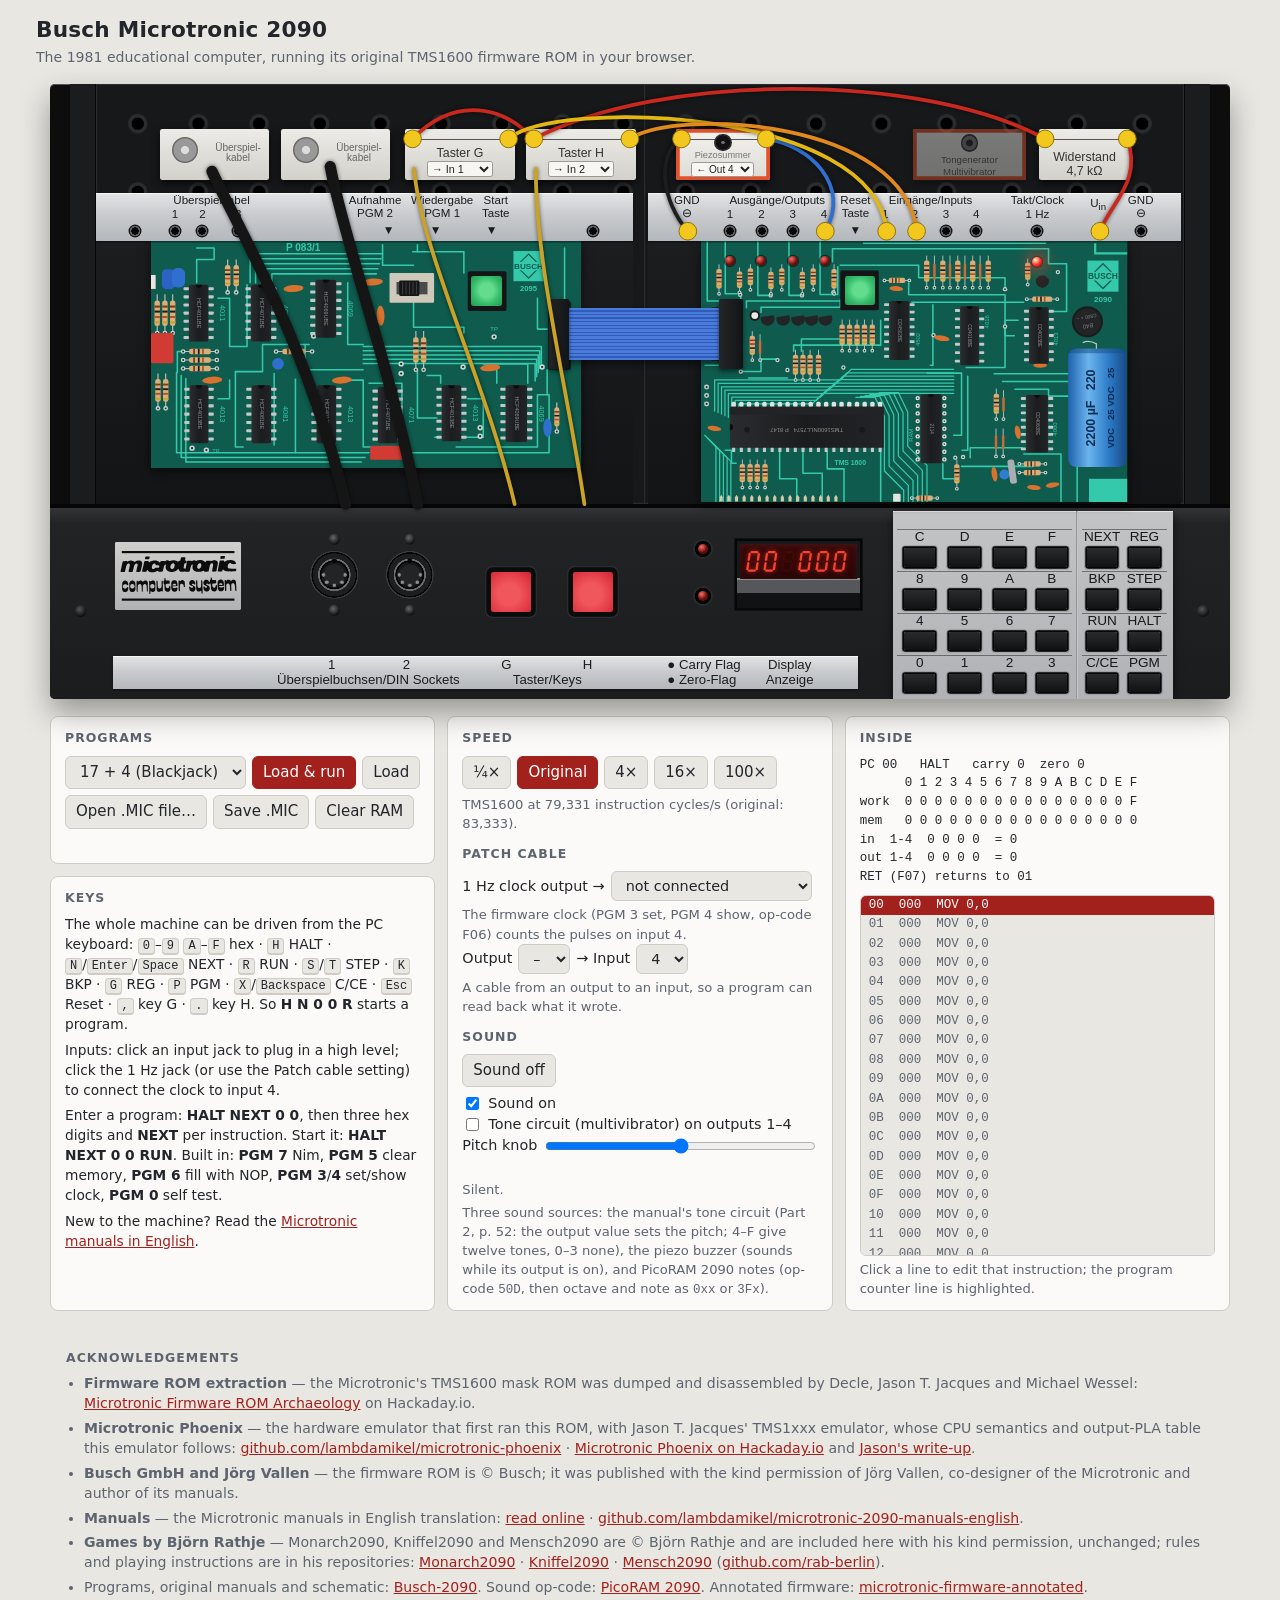
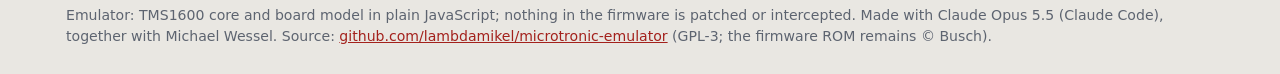
==== commit ad3a332f: "Pegs drawn above all cables, including the 1 Hz jack Co-Authored-By: Claude Opus 5.5 <noreply@anthro" ====
--- a/index.html
+++ b/index.html
@@ -4,7 +4,7 @@
 <meta charset="utf-8">
 <meta name="viewport" content="width=device-width, initial-scale=1">
 <title>Busch Microtronic 2090 Emulator</title>
-<link rel="stylesheet" href="css/microtronic.css?v=202610070732">
+<link rel="stylesheet" href="css/microtronic.css?v=202610070733">
 </head>
 <body>
 <header>
@@ -31,7 +31,7 @@
       <path stroke="#c8281e" d="M85.01 12.48 C 86 10, 88.6 8.2, 87.33 4.65"/>
       <path stroke="#c8281e" d="M80.37 4.65 C 70 -1, 48 -1, 37.12 4.65"/>
       <path stroke="#c8281e" d="M37.12 4.65 C 34 1.4, 30 1.4, 26.86 4.65"/>
-      <path id="wireN" stroke="#1d1d1f"/><path id="wireP" stroke="#2f6fd0"/><path id="wireO" stroke="#8e5bd0"/><circle id="plugN" r="0"/><circle id="plugP" r="0"/><circle id="plugO1" r="0"/><circle id="plugO2" r="0"/><path id="wireC" stroke="#3aa655"/><circle id="plugC" r="0"/><path id="wireG" stroke="#e2b714"/><path id="wireH" stroke="#e08a1e"/>
+      <path id="wireN" stroke="#1d1d1f"/><path id="wireP" stroke="#2f6fd0"/><path id="wireO" stroke="#8e5bd0"/><circle id="plugN" r="0"/><circle id="plugP" r="0"/><circle id="plugO1" r="0"/><circle id="plugO2" r="0"/><path id="wireC" stroke="#3aa655"/><circle id="plugC" r="0"/><circle id="plugC0" cx="79.87" cy="12.48" r="0"/><path id="wireG" stroke="#e2b714"/><path id="wireH" stroke="#e08a1e"/>
       <g id="vibwires"><path stroke="#7a4a2a" d="M70.6 8.1 C 66 9.6, 55.5 9, 53.8 12.48"/><path stroke="#b5651d" d="M72.6 8.1 C 68 10.4, 58 9.6, 56.48 12.48"/><path stroke="#d08a3a" d="M74.6 8.1 C 70 11.2, 60.5 10.2, 59.12 12.48"/><path stroke="#e8b45a" d="M76.6 8.1 C 72 12, 63 10.8, 61.78 12.48"/><circle cx="53.8" cy="12.48" r=".75"/><circle cx="56.48" cy="12.48" r=".75"/><circle cx="59.12" cy="12.48" r=".75"/><circle cx="61.78" cy="12.48" r=".75"/></g><circle cx="85.01" cy="12.48" r=".75"/><circle cx="80.37" cy="4.65" r=".75"/><circle cx="87.33" cy="4.65" r=".75"/><circle cx="26.86" cy="4.65" r=".75"/><circle cx="37.12" cy="4.65" r=".75"/><circle id="pegG" cx="34.99" cy="4.65" r="0"/><circle id="pegH" cx="45.25" cy="4.65" r="0"/><circle id="pegP1" cx="49.61" cy="4.65" r="0"/><circle id="pegP2" cx="56.79" cy="4.65" r="0"/><circle id="plugG" r=".75"/><circle id="plugH" r=".75"/>
     </svg>
     <div id="bayL" aria-hidden="true"></div>
@@ -177,9 +177,9 @@
   Source: <a href="https://github.com/lambdamikel/microtronic-emulator">github.com/lambdamikel/microtronic-emulator</a> (GPL-3; the firmware ROM remains © Busch).</p>
 </footer>
 
-<script src="js/rom.js?v=202610070732"></script>
-<script src="js/programs.js?v=202610070732"></script>
-<script src="js/tms1600.js?v=202610070732"></script>
-<script src="js/ui.js?v=202610070732"></script>
+<script src="js/rom.js?v=202610070733"></script>
+<script src="js/programs.js?v=202610070733"></script>
+<script src="js/tms1600.js?v=202610070733"></script>
+<script src="js/ui.js?v=202610070733"></script>
 </body>
 </html>
--- a/css/microtronic.css
+++ b/css/microtronic.css
@@ -58,7 +58,7 @@
 .jack { position: absolute; top: 80%; width: 1.1cqw; height: 1.1cqw; margin: 0; padding: 0; border: 0; border-radius: 50%; transform: translate(-50%, -50%);
   background: radial-gradient(circle, #050505 0 38%, #5c5f63 42% 55%, #18191b 60% 78%, #8f9296 82%); }
 button.jack { cursor: pointer; }
-button.jack.on { width: 1.6cqw; height: 1.6cqw; background: radial-gradient(circle at 38% 32%, #fff3a6, #f2c81e 55%, #a98708); box-shadow: 0 .2cqw .4cqw rgba(0,0,0,.6); }
+button.jack.on { width: 1.3cqw; height: 1.3cqw; background: radial-gradient(circle at 38% 32%, #fff3a6, #f2c81e 55%, #a98708); box-shadow: 0 .2cqw .4cqw rgba(0,0,0,.6); }
 #cable { position: absolute; left: 61.6%; width: 11.5%; top: -36%; height: 110%; border: .28cqw solid #e2b714; border-bottom: 0; border-radius: 50% 50% 0 0 / 100% 100% 0 0; display: none; pointer-events: none; }
 #cable.on { display: block; }
 #pcb { position: absolute; left: 51.39cqw; width: 36.12cqw; top: 13.3cqw; height: 22.13cqw; box-shadow: 0 .3cqw .8cqw rgba(0,0,0,.6); }
@@ -179,7 +179,7 @@
 #listing div:hover { outline: 1px solid var(--accent); outline-offset: -1px; }
 .led { filter: brightness(calc(1 + .2 * var(--on))); }
 .taster.vibblock { background: linear-gradient(180deg, #f3f2ee, #dddbd4); box-shadow: 0 0 0 .32cqw #e2532b inset, 0 .3cqw .7cqw rgba(0,0,0,.7); }   /* red frame: an active component, as on Busch blocks */
-.taster.vibblock b { position: absolute; left: 1cqw; top: .6cqw; width: 2cqw; height: 2cqw; border-radius: 50%; background: radial-gradient(circle, #222 0 25%, #777 30% 55%, #333 60%); }
+.taster.vibblock b { position: absolute; left: 50%; top: .45cqw; width: 1.5cqw; height: 1.5cqw; margin-left: -.75cqw; border-radius: 50%; background: radial-gradient(circle, #222 0 25%, #777 30% 55%, #333 60%); }
 .taster.vibblock span { font-size: .82cqw; color: #555; line-height: 1.05; }
 .taster.vibblock.off { opacity: .45; }
 #tools input[type=range] { flex: 1 1 80px; }
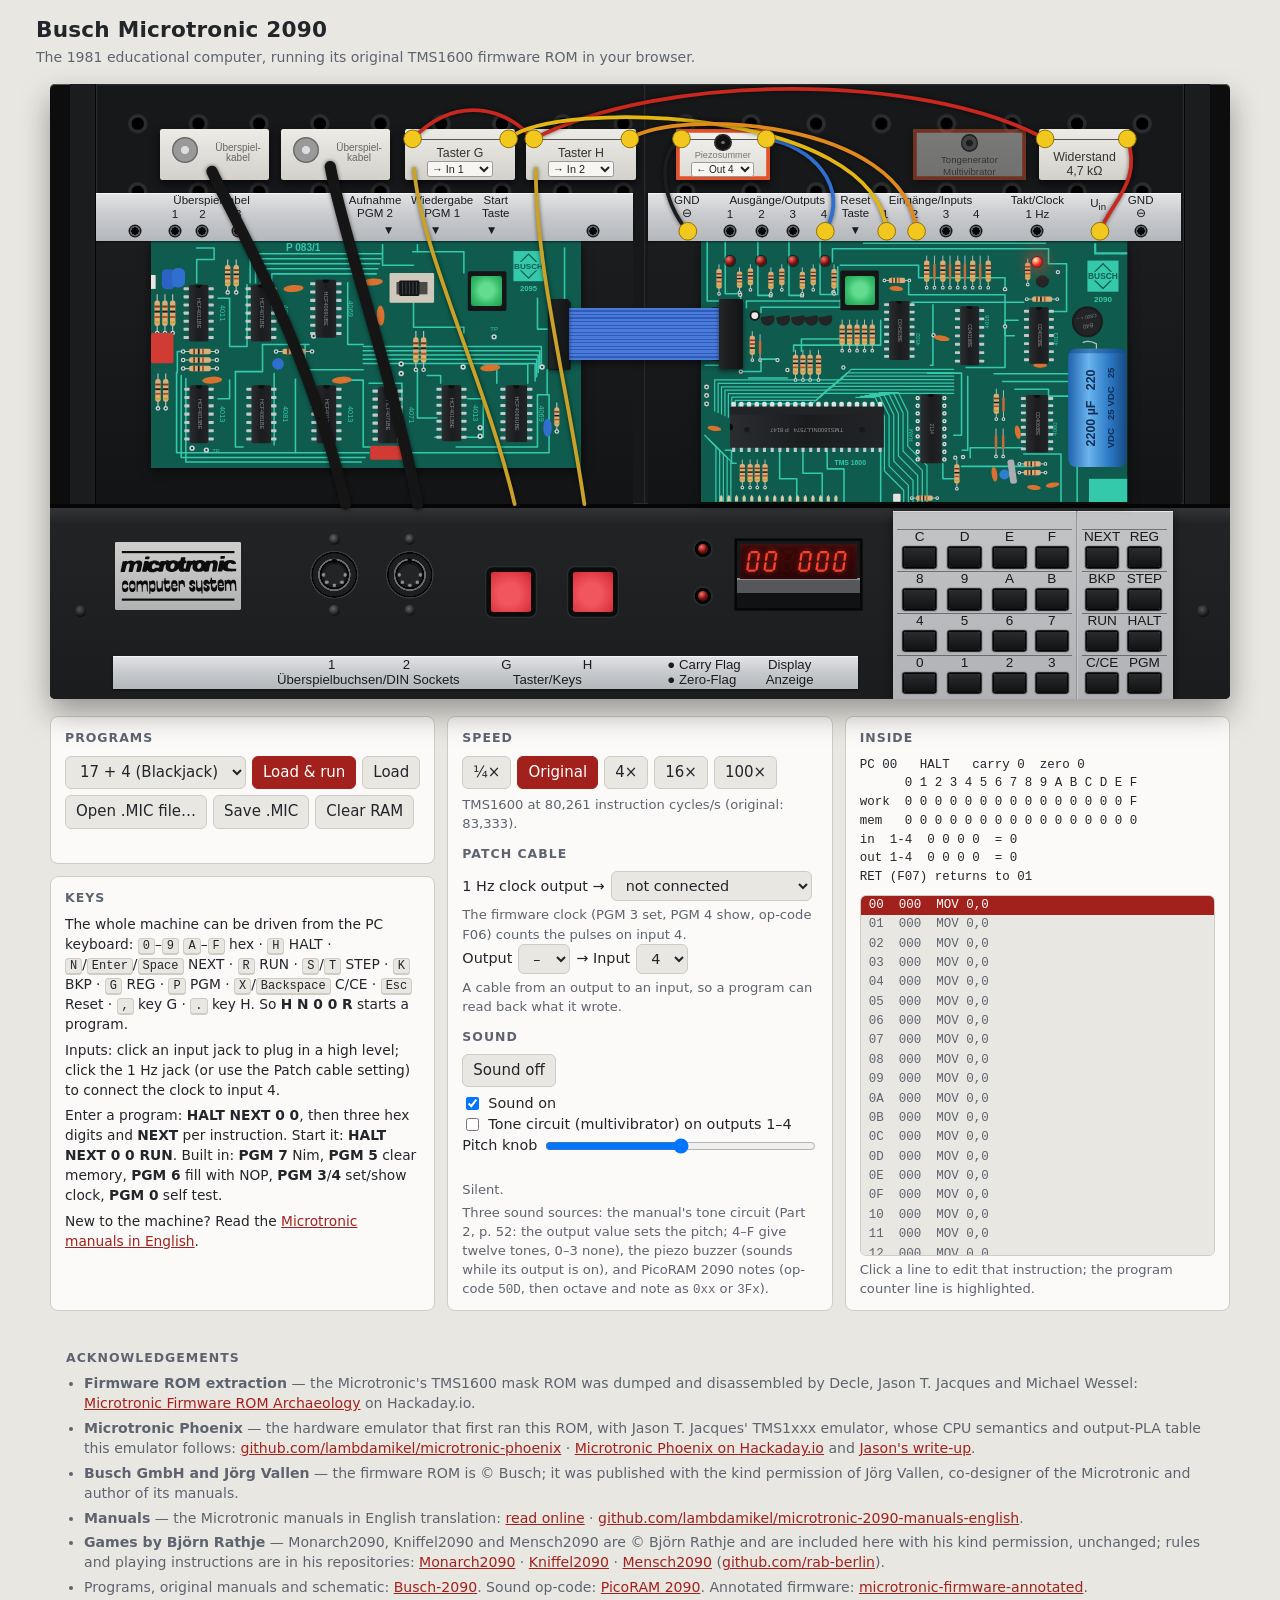
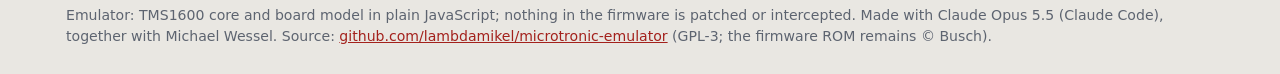
==== commit c2be1f77: "Prime enumerator: pause shortened from ~40 s to ~3 s per prime Co-Authored-By: Claude Opus 5.5 <nore" ====
--- a/index.html
+++ b/index.html
@@ -4,7 +4,7 @@
 <meta charset="utf-8">
 <meta name="viewport" content="width=device-width, initial-scale=1">
 <title>Busch Microtronic 2090 Emulator</title>
-<link rel="stylesheet" href="css/microtronic.css?v=202610070733">
+<link rel="stylesheet" href="css/microtronic.css?v=202610070801">
 </head>
 <body>
 <header>
@@ -177,9 +177,9 @@
   Source: <a href="https://github.com/lambdamikel/microtronic-emulator">github.com/lambdamikel/microtronic-emulator</a> (GPL-3; the firmware ROM remains © Busch).</p>
 </footer>
 
-<script src="js/rom.js?v=202610070733"></script>
-<script src="js/programs.js?v=202610070733"></script>
-<script src="js/tms1600.js?v=202610070733"></script>
-<script src="js/ui.js?v=202610070733"></script>
+<script src="js/rom.js?v=202610070801"></script>
+<script src="js/programs.js?v=202610070801"></script>
+<script src="js/tms1600.js?v=202610070801"></script>
+<script src="js/ui.js?v=202610070801"></script>
 </body>
 </html>
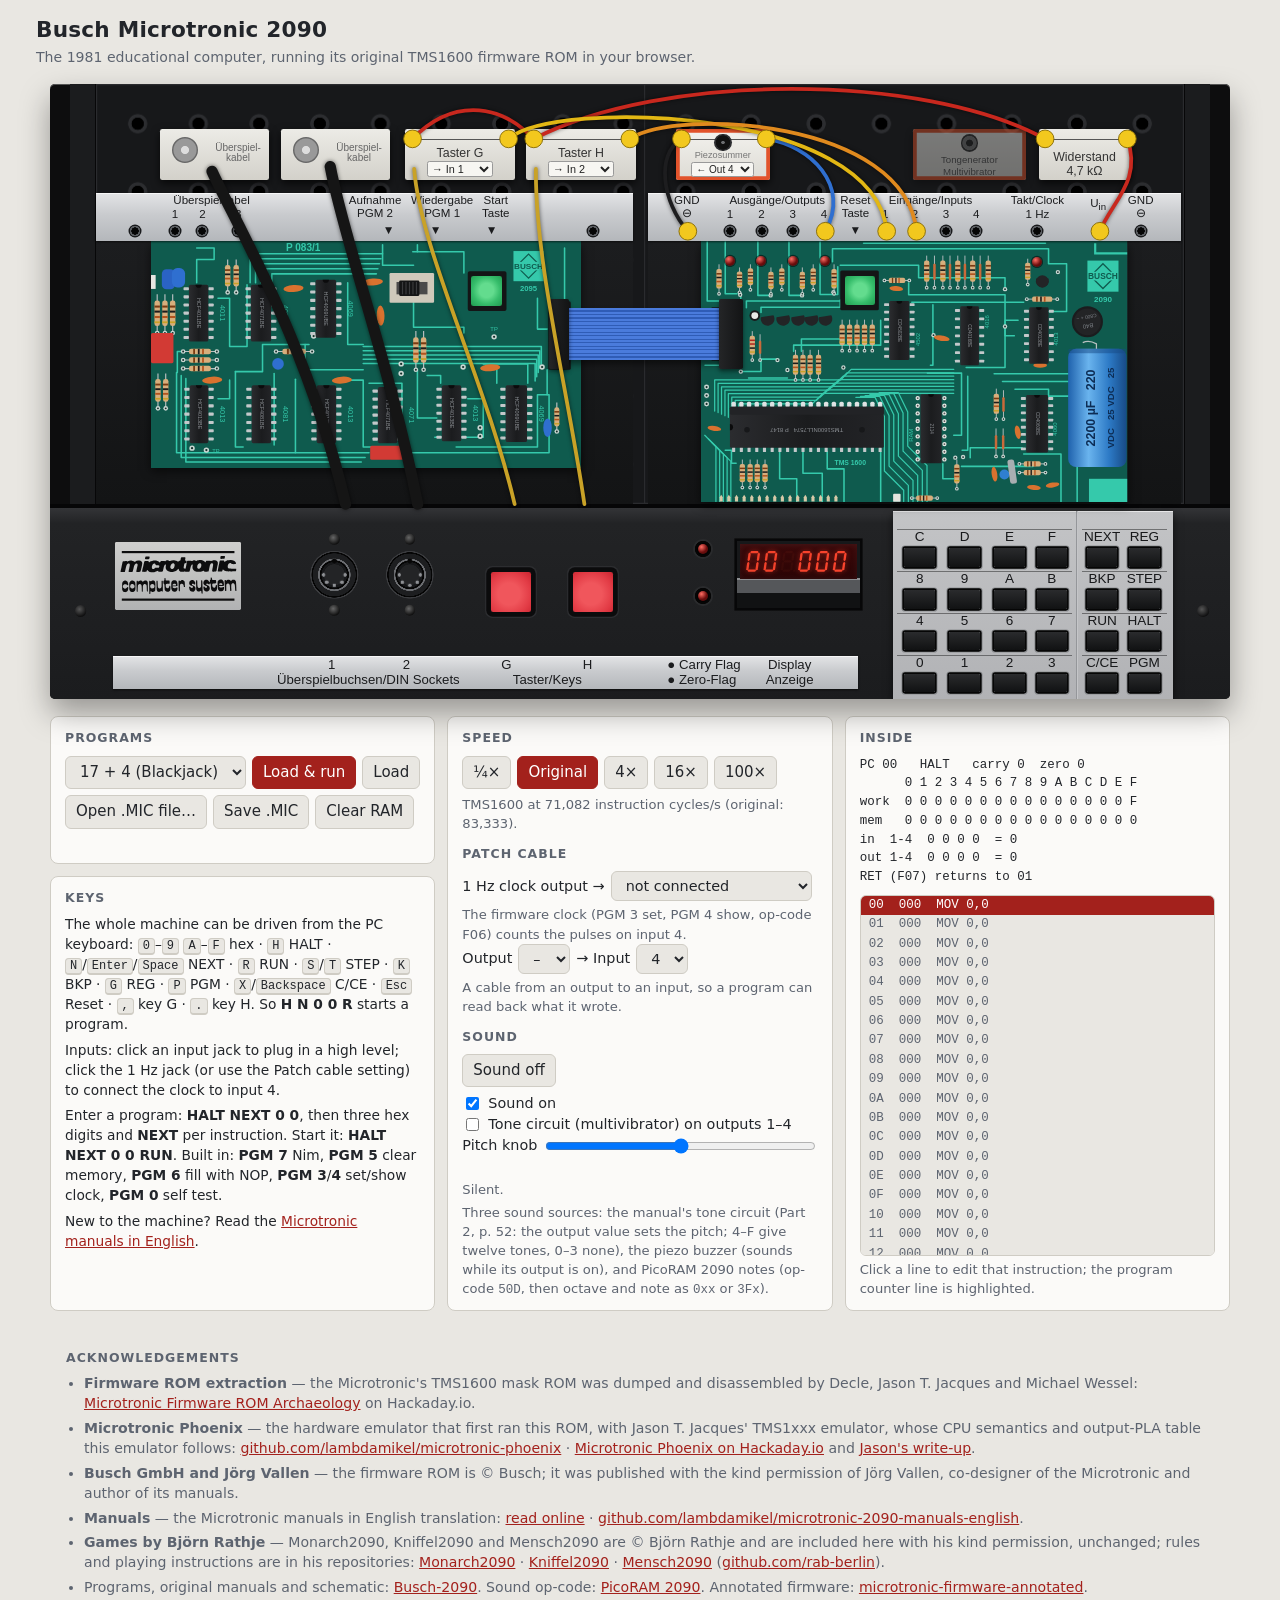
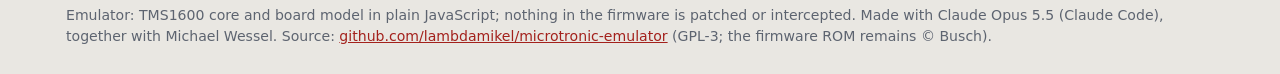
==== commit 50146453: "Add the endless prime enumerator (stable display, LEDs, keyed-in pause) Co-Authored-By: Claude Opus " ====
--- a/index.html
+++ b/index.html
@@ -4,7 +4,7 @@
 <meta charset="utf-8">
 <meta name="viewport" content="width=device-width, initial-scale=1">
 <title>Busch Microtronic 2090 Emulator</title>
-<link rel="stylesheet" href="css/microtronic.css?v=202610070801">
+<link rel="stylesheet" href="css/microtronic.css?v=202610070804">
 </head>
 <body>
 <header>
@@ -177,9 +177,9 @@
   Source: <a href="https://github.com/lambdamikel/microtronic-emulator">github.com/lambdamikel/microtronic-emulator</a> (GPL-3; the firmware ROM remains © Busch).</p>
 </footer>
 
-<script src="js/rom.js?v=202610070801"></script>
-<script src="js/programs.js?v=202610070801"></script>
-<script src="js/tms1600.js?v=202610070801"></script>
-<script src="js/ui.js?v=202610070801"></script>
+<script src="js/rom.js?v=202610070804"></script>
+<script src="js/programs.js?v=202610070804"></script>
+<script src="js/tms1600.js?v=202610070804"></script>
+<script src="js/ui.js?v=202610070804"></script>
 </body>
 </html>
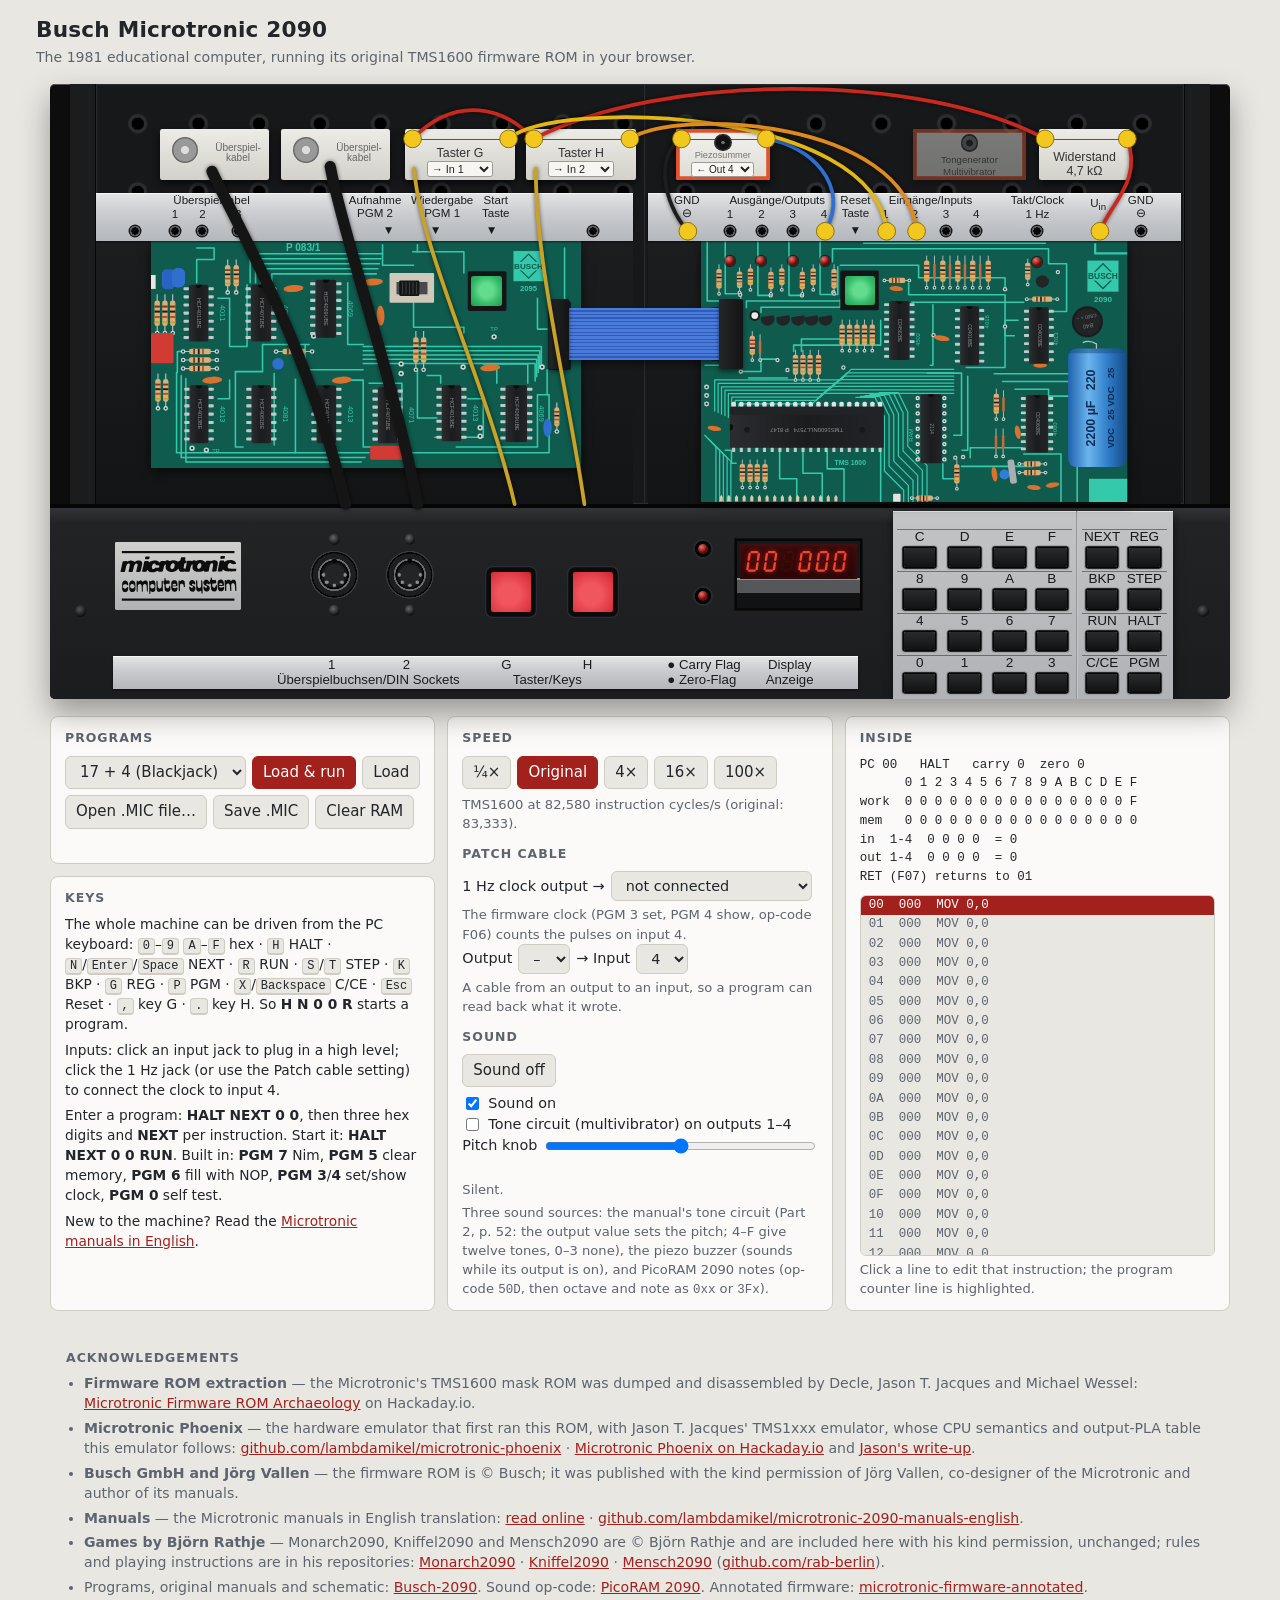
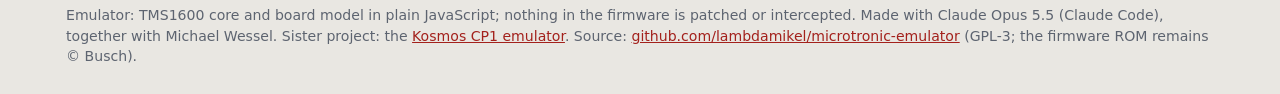
==== commit caad0791: "Link to the Kosmos CP1 emulator; screenshot with the tone circuit Co-Authored-By: Claude Opus 5.5 <n" ====
--- a/index.html
+++ b/index.html
@@ -4,7 +4,7 @@
 <meta charset="utf-8">
 <meta name="viewport" content="width=device-width, initial-scale=1">
 <title>Busch Microtronic 2090 Emulator</title>
-<link rel="stylesheet" href="css/microtronic.css?v=202610070804">
+<link rel="stylesheet" href="css/microtronic.css?v=202610070819">
 </head>
 <body>
 <header>
@@ -173,13 +173,13 @@
       Annotated firmware: <a href="https://github.com/lambdamikel/microtronic-firmware-annotated">microtronic-firmware-annotated</a>.</li>
   </ul>
   <p>Emulator: TMS1600 core and board model in plain JavaScript; nothing in the firmware is patched or intercepted.
-  Made with Claude Opus 5.5 (Claude Code), together with Michael Wessel.
+  Made with Claude Opus 5.5 (Claude Code), together with Michael Wessel. Sister project: the <a href="https://lambdamikel.github.io/kosmos-cp1-emulator/">Kosmos CP1 emulator</a>.
   Source: <a href="https://github.com/lambdamikel/microtronic-emulator">github.com/lambdamikel/microtronic-emulator</a> (GPL-3; the firmware ROM remains © Busch).</p>
 </footer>
 
-<script src="js/rom.js?v=202610070804"></script>
-<script src="js/programs.js?v=202610070804"></script>
-<script src="js/tms1600.js?v=202610070804"></script>
-<script src="js/ui.js?v=202610070804"></script>
+<script src="js/rom.js?v=202610070819"></script>
+<script src="js/programs.js?v=202610070819"></script>
+<script src="js/tms1600.js?v=202610070819"></script>
+<script src="js/ui.js?v=202610070819"></script>
 </body>
 </html>
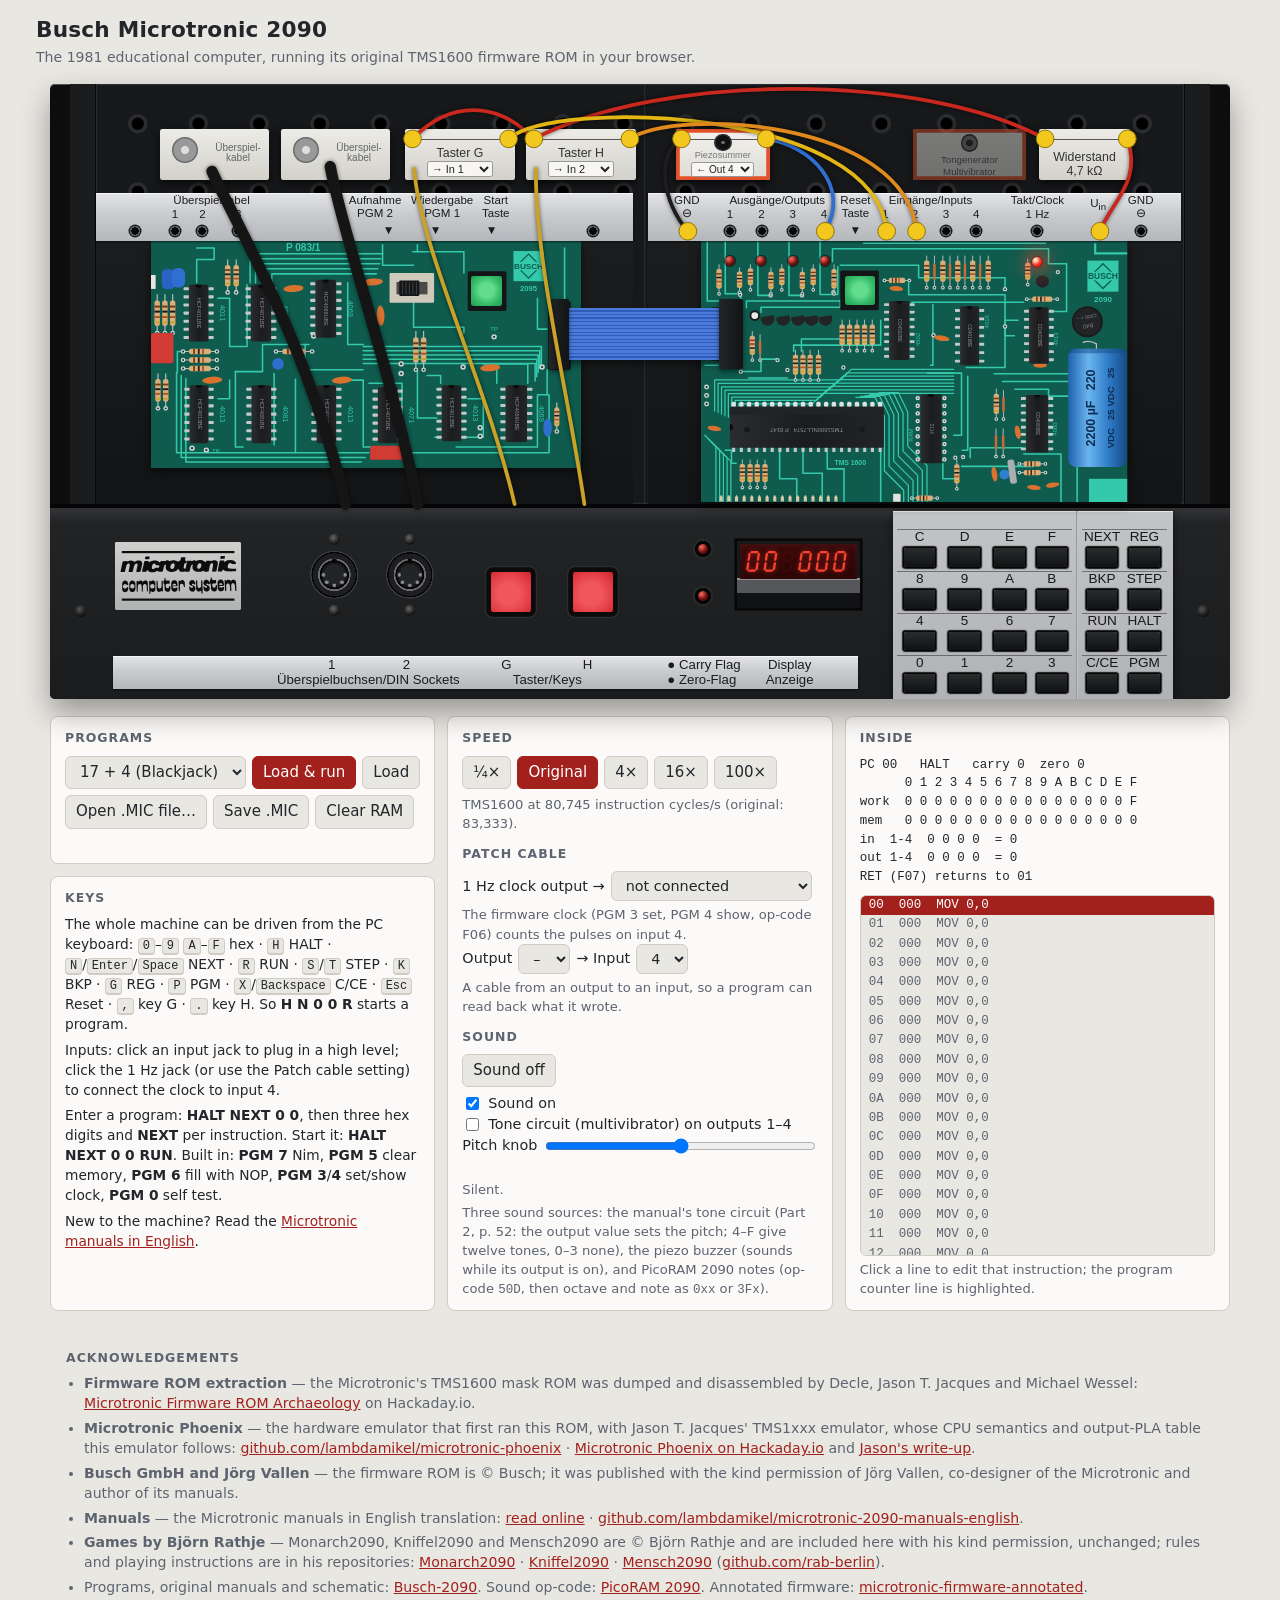
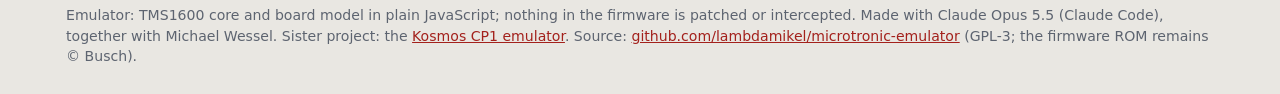
==== commit 29946e02: "Library programs get the wiring their manual asks for Piezo buzzer on output 1 for the games that us" ====
--- a/index.html
+++ b/index.html
@@ -4,7 +4,7 @@
 <meta charset="utf-8">
 <meta name="viewport" content="width=device-width, initial-scale=1">
 <title>Busch Microtronic 2090 Emulator</title>
-<link rel="stylesheet" href="css/microtronic.css?v=202610070819">
+<link rel="stylesheet" href="css/microtronic.css?v=202610071841">
 </head>
 <body>
 <header>
@@ -177,9 +177,9 @@
   Source: <a href="https://github.com/lambdamikel/microtronic-emulator">github.com/lambdamikel/microtronic-emulator</a> (GPL-3; the firmware ROM remains © Busch).</p>
 </footer>
 
-<script src="js/rom.js?v=202610070819"></script>
-<script src="js/programs.js?v=202610070819"></script>
-<script src="js/tms1600.js?v=202610070819"></script>
-<script src="js/ui.js?v=202610070819"></script>
+<script src="js/rom.js?v=202610071841"></script>
+<script src="js/programs.js?v=202610071841"></script>
+<script src="js/tms1600.js?v=202610071841"></script>
+<script src="js/ui.js?v=202610071841"></script>
 </body>
 </html>
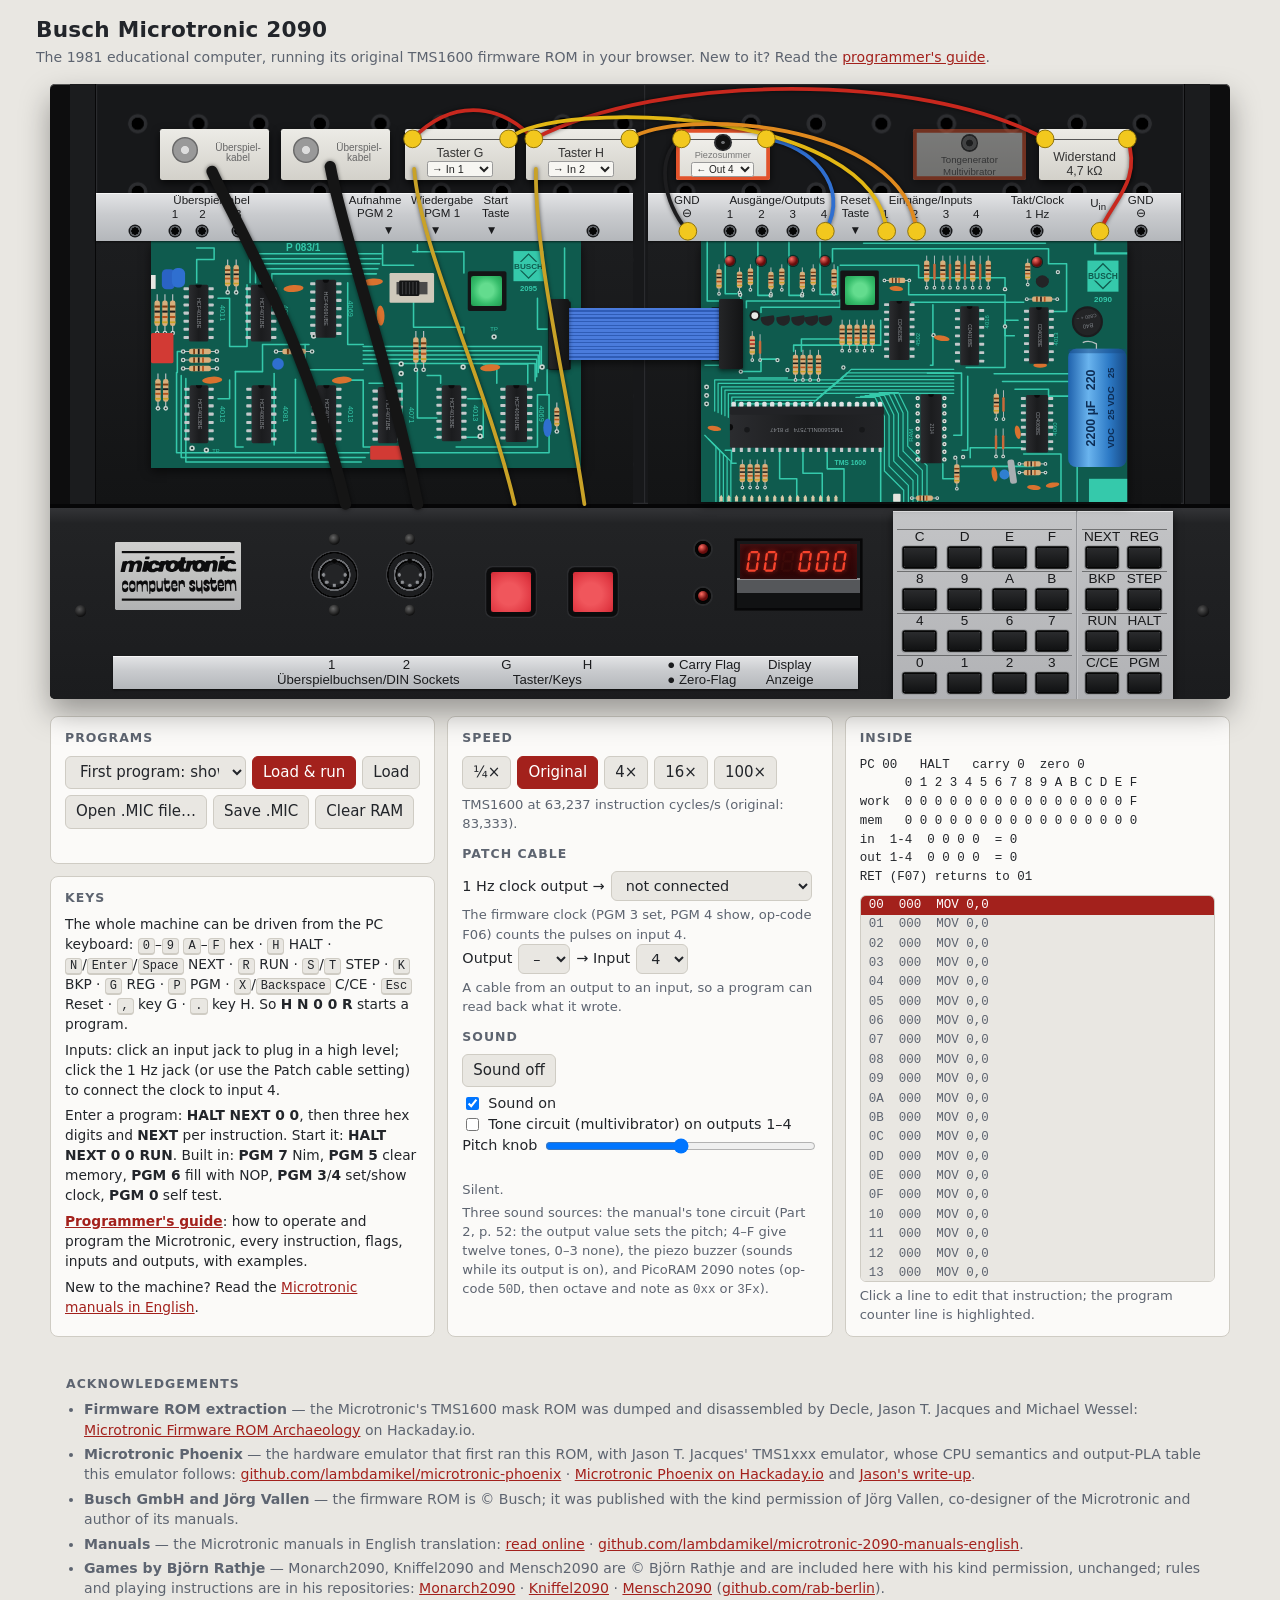
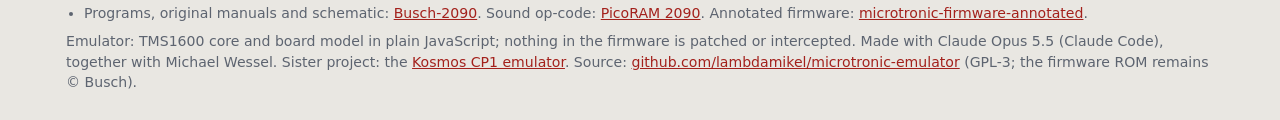
==== commit c4a750a3: "Add a programmer's guide (HTML + PDF) and its ten example programs An independent English guide to o" ====
--- a/index.html
+++ b/index.html
@@ -4,12 +4,12 @@
 <meta charset="utf-8">
 <meta name="viewport" content="width=device-width, initial-scale=1">
 <title>Busch Microtronic 2090 Emulator</title>
-<link rel="stylesheet" href="css/microtronic.css?v=202610071841">
+<link rel="stylesheet" href="css/microtronic.css?v=202610072037">
 </head>
 <body>
 <header>
   <h1>Busch Microtronic 2090</h1>
-  <p>The 1981 educational computer, running its original TMS1600 firmware ROM in your browser.</p>
+  <p>The 1981 educational computer, running its original TMS1600 firmware ROM in your browser. New to it? Read the <a href="guide.html">programmer's guide</a>.</p>
 </header>
 
 <main>
@@ -145,6 +145,7 @@
     <p>Inputs: click an input jack to plug in a high level; click the 1 Hz jack (or use the Patch cable setting) to connect the clock to input 4.</p>
     <p>Enter a program: <b>HALT NEXT 0 0</b>, then three hex digits and <b>NEXT</b> per instruction. Start it: <b>HALT NEXT 0 0 RUN</b>.
        Built in: <b>PGM 7</b> Nim, <b>PGM 5</b> clear memory, <b>PGM 6</b> fill with NOP, <b>PGM 3</b>/<b>4</b> set/show clock, <b>PGM 0</b> self test.</p>
+    <p><b><a href="guide.html">Programmer's guide</a></b>: how to operate and program the Microtronic, every instruction, flags, inputs and outputs, with examples.</p>
     <p>New to the machine? Read the <a href="https://lambdamikel.github.io/microtronic-2090-manuals-english/">Microtronic manuals in English</a>.</p>
   </div>
 </aside>
@@ -177,9 +178,9 @@
   Source: <a href="https://github.com/lambdamikel/microtronic-emulator">github.com/lambdamikel/microtronic-emulator</a> (GPL-3; the firmware ROM remains © Busch).</p>
 </footer>
 
-<script src="js/rom.js?v=202610071841"></script>
-<script src="js/programs.js?v=202610071841"></script>
-<script src="js/tms1600.js?v=202610071841"></script>
-<script src="js/ui.js?v=202610071841"></script>
+<script src="js/rom.js?v=202610072037"></script>
+<script src="js/programs.js?v=202610072037"></script>
+<script src="js/tms1600.js?v=202610072037"></script>
+<script src="js/ui.js?v=202610072037"></script>
 </body>
 </html>
--- a/css/microtronic.css
+++ b/css/microtronic.css
@@ -183,3 +183,4 @@
 .taster.vibblock span { font-size: .82cqw; color: #555; line-height: 1.05; }
 .taster.vibblock.off { opacity: .45; }
 #tools input[type=range] { flex: 1 1 80px; }
+header a { color: var(--accent); }
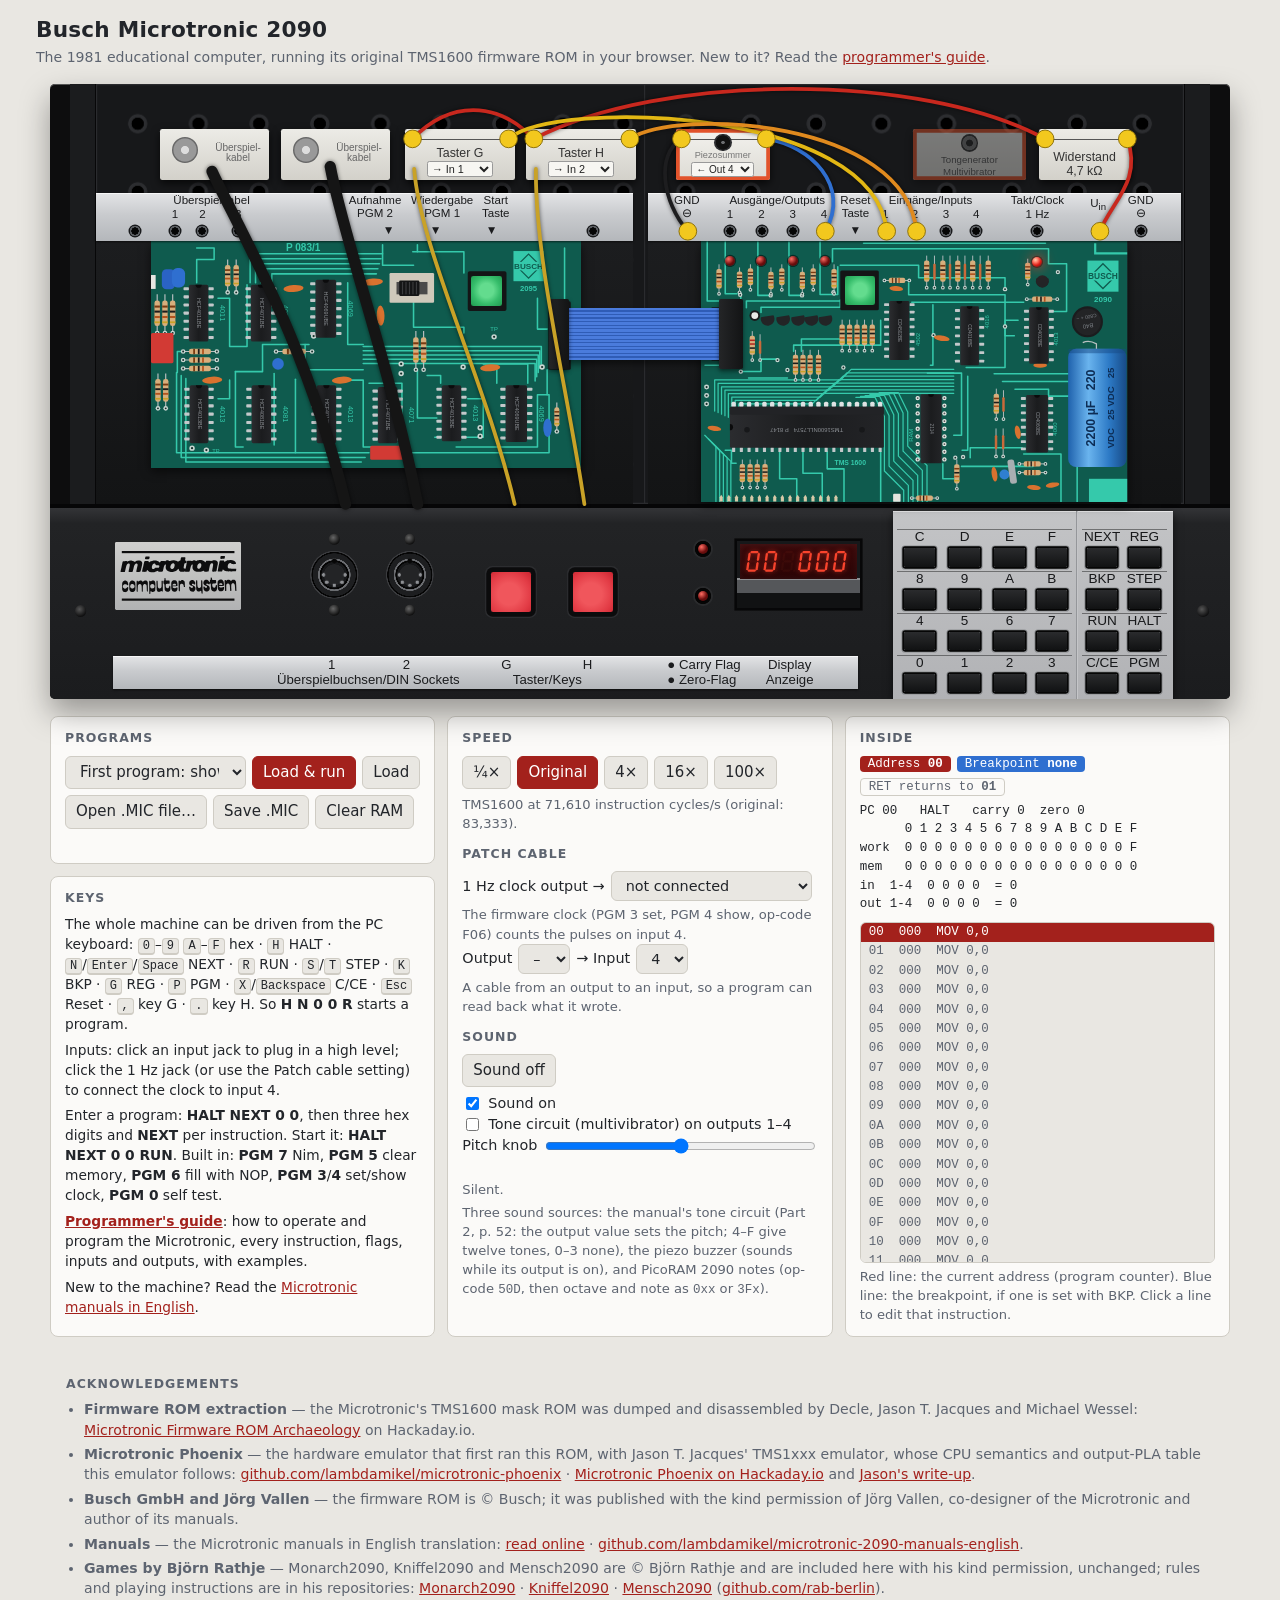
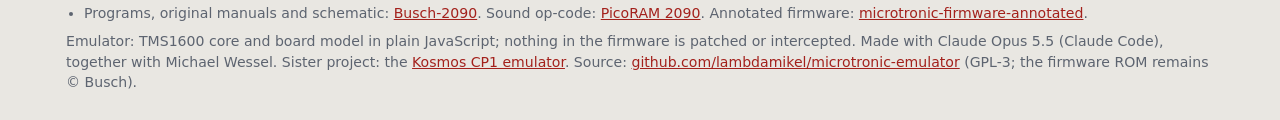
==== commit ef6c99e8: "Inside: highlight the current address (red) and the breakpoint (blue); tags for both and the return " ====
--- a/index.html
+++ b/index.html
@@ -4,7 +4,7 @@
 <meta charset="utf-8">
 <meta name="viewport" content="width=device-width, initial-scale=1">
 <title>Busch Microtronic 2090 Emulator</title>
-<link rel="stylesheet" href="css/microtronic.css?v=202610072037">
+<link rel="stylesheet" href="css/microtronic.css?v=202610080259">
 </head>
 <body>
 <header>
@@ -134,9 +134,10 @@
 
   <div class="panel">
     <h2>Inside</h2>
+    <div id="ptrs"><span class="tag pc">Address <b id="pcval">00</b></span> <span class="tag bk">Breakpoint <b id="bkval">none</b></span> <span class="tag ret">RET returns to <b id="retval">00</b></span></div>
     <div id="state"></div>
     <div id="listing" tabindex="0" aria-label="Program memory"></div>
-    <p class="note">Click a line to edit that instruction; the program counter line is highlighted.</p>
+    <p class="note">Red line: the current address (program counter). Blue line: the breakpoint, if one is set with BKP. Click a line to edit that instruction.</p>
   </div>
 
   <div class="panel help">
@@ -178,9 +179,9 @@
   Source: <a href="https://github.com/lambdamikel/microtronic-emulator">github.com/lambdamikel/microtronic-emulator</a> (GPL-3; the firmware ROM remains © Busch).</p>
 </footer>
 
-<script src="js/rom.js?v=202610072037"></script>
-<script src="js/programs.js?v=202610072037"></script>
-<script src="js/tms1600.js?v=202610072037"></script>
-<script src="js/ui.js?v=202610072037"></script>
+<script src="js/rom.js?v=202610080259"></script>
+<script src="js/programs.js?v=202610080259"></script>
+<script src="js/tms1600.js?v=202610080259"></script>
+<script src="js/ui.js?v=202610080259"></script>
 </body>
 </html>
--- a/css/microtronic.css
+++ b/css/microtronic.css
@@ -184,3 +184,8 @@
 .taster.vibblock.off { opacity: .45; }
 #tools input[type=range] { flex: 1 1 80px; }
 header a { color: var(--accent); }
+#ptrs { display: flex; flex-wrap: wrap; gap: 6px; margin-bottom: 6px; font: 12.5px ui-monospace, Menlo, Consolas, monospace; }
+.tag { padding: 1px 8px; border-radius: 4px; color: #fff; } .tag.pc { background: var(--accent); } .tag.bk { background: #2f6fd0; } .tag.ret { background: none; color: var(--muted); border: 1px solid var(--line); }
+@media (prefers-color-scheme: dark) { .tag.pc { color: #1a0c0b; } }
+#listing div.bk { background: #2f6fd0; color: #fff; } #listing div.bk.nop { color: #fff; }
+#listing div.pc.bk { background: linear-gradient(90deg, var(--accent) 0 50%, #2f6fd0 50%); color: #fff; }
